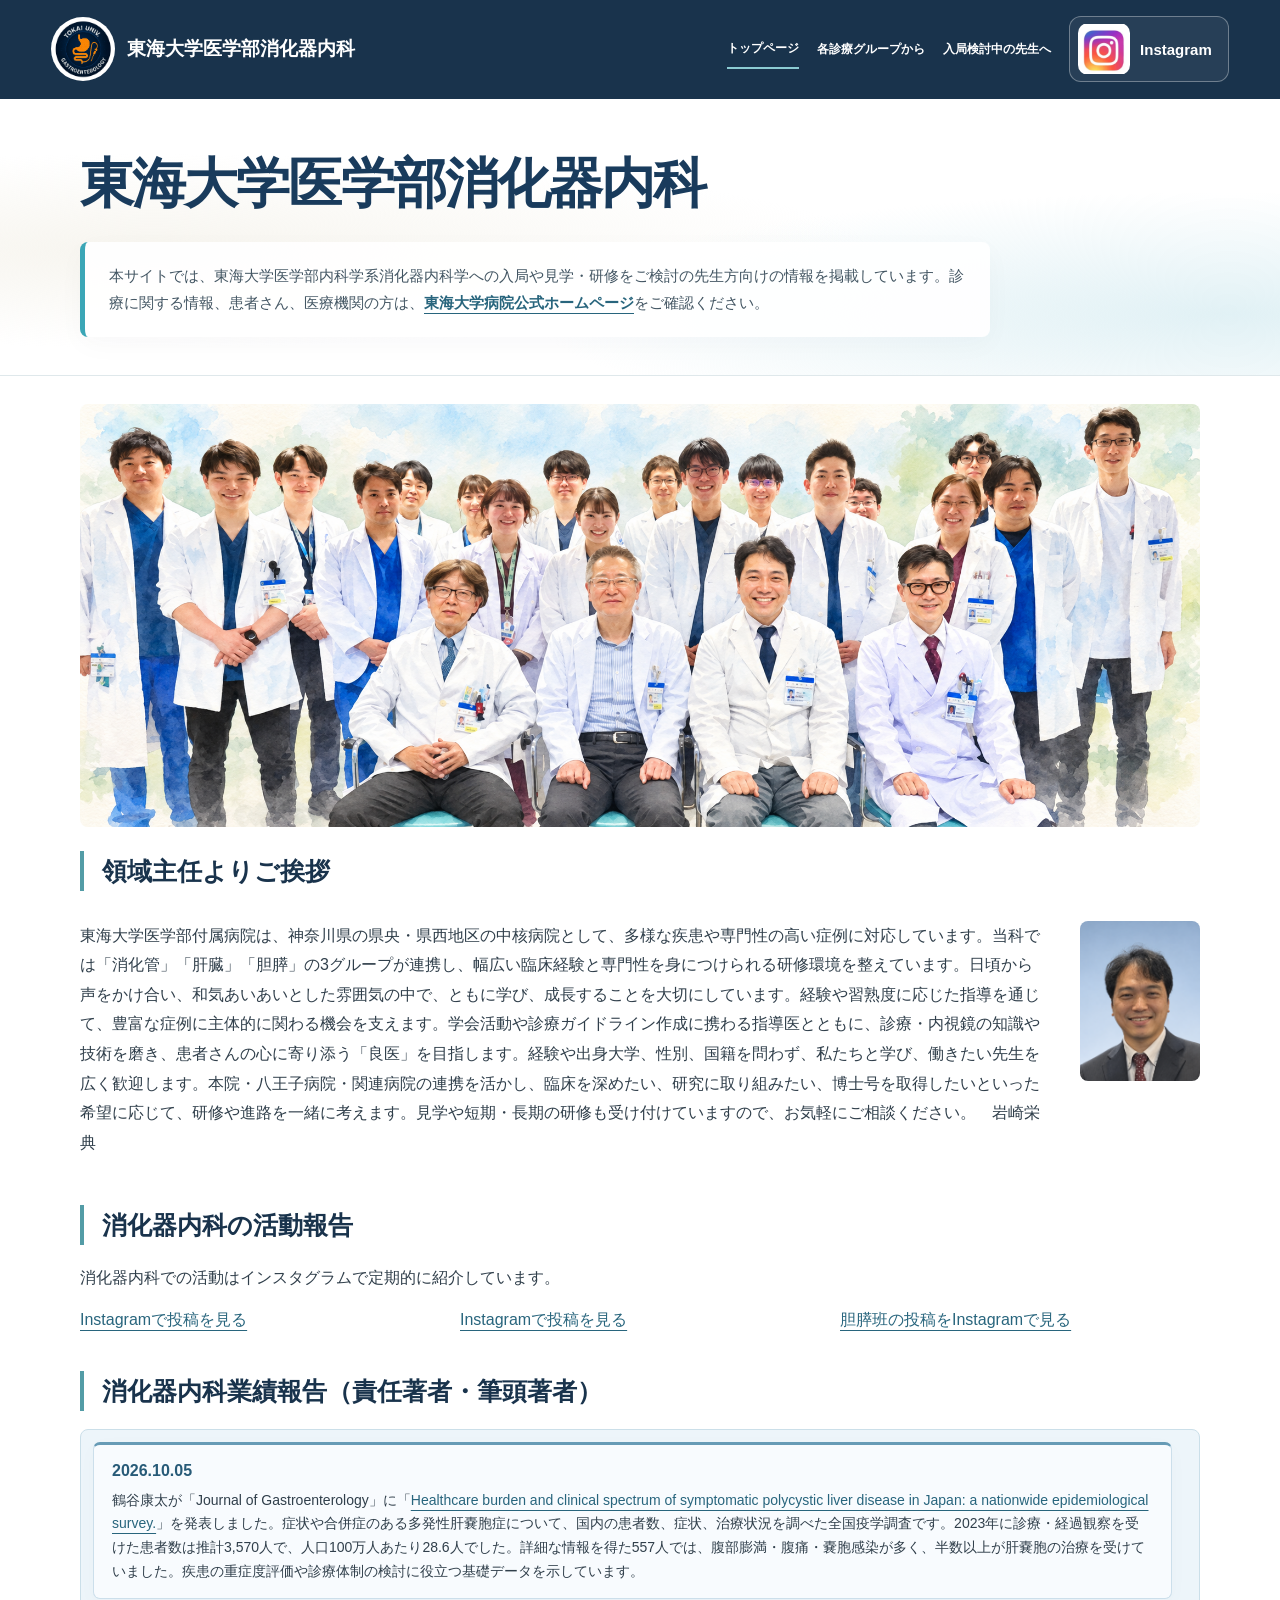
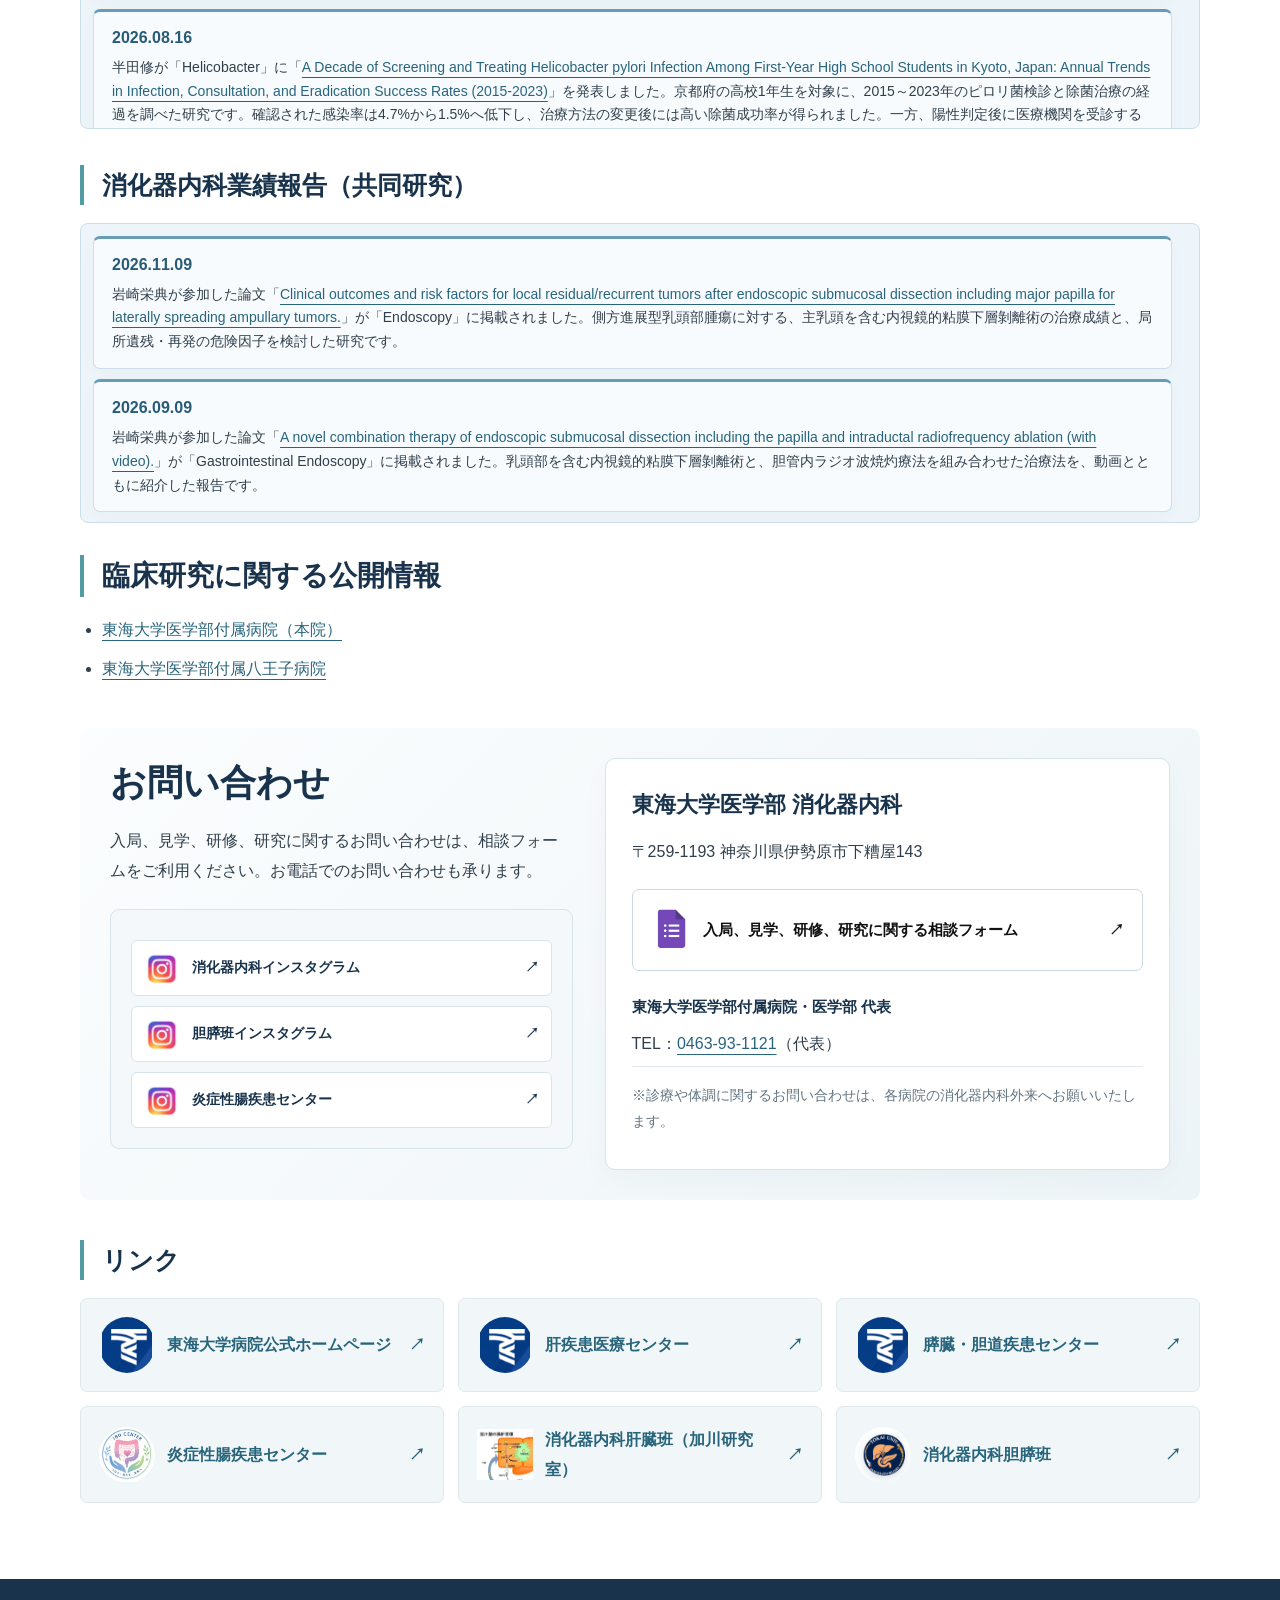
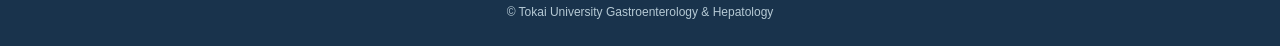
==== index.html @ 514bc0df "Add collaborative publication reports Add a separate scrollable section for collaborative research p" ====
<!doctype html><html lang="ja"><head><meta charset="utf-8"><meta name="viewport" content="width=device-width,initial-scale=1"><meta name="robots" content="noindex,nofollow"><title>東海大学医学部消化器内科</title><link rel="icon" type="image/png" href="assets/tokai-gastro-logo.png"><link rel="stylesheet" href="style.css?v=81f830cc7d5a"></head><body><a class="skip" href="#main">本文へ移動</a><header><div class="brand"><a class="brand-logo" href="index.html" aria-label="トップページ"><img src="assets/tokai-gastro-logo.png" alt="東海大学消化器内科のロゴ" width="64" height="64"></a><div><a href="index.html">東海大学医学部消化器内科</a></div></div><nav aria-label="メインメニュー"><a href="index.html" aria-current="page">トップページ</a><a href="groups.html" >各診療グループから</a><a href="residents.html" >入局検討中の先生へ</a><a class="instagram-top" href="https://www.instagram.com/tokai_gastro?utm_source=ig_web_button_share_sheet&amp;vrfl=ZDNlZDc0MzIxNw==" target="_blank" rel="noopener noreferrer" aria-label="消化器内科Instagram（新しいタブで開く）"><img class="instagram-icon" src="assets/instagram-icon.png" alt="" width="52" height="52"><span>Instagram</span></a></nav></header><main id="main"><section class="hero home-hero"><div class="wrap"><h1>東海大学医学部<span class="hero-title-unit">消化器内科</span></h1><div class="site-intro hero-about"><p>本サイトでは、東海大学医学部内科学系消化器内科学への入局や見学・研修をご検討の先生方向けの情報を掲載しています。診療に関する情報、患者さん、医療機関の方は、<a href="https://www.fuzoku-hosp.tokai.ac.jp/">東海大学病院公式ホームページ</a>をご確認ください。</p></div></div></section><div class="wrap body"><article><figure class="department-banner"><img src="assets/department-watercolor.png" alt="消化器内科の医局員集合写真（水彩画調）" width="2041" height="770"></figure>
<section id="about"><h2>領域主任よりご挨拶</h2>
<div class="greeting"><div class="about-layout"><div class="about-text"><p>東海大学医学部付属病院は、神奈川県の県央・県西地区の中核病院として、多様な疾患や専門性の高い症例に対応しています。当科では「消化管」「肝臓」「胆膵」の3グループが連携し、幅広い臨床経験と専門性を身につけられる研修環境を整えています。日頃から声をかけ合い、和気あいあいとした雰囲気の中で、ともに学び、成長することを大切にしています。経験や習熟度に応じた指導を通じて、豊富な症例に主体的に関わる機会を支えます。学会活動や診療ガイドライン作成に携わる指導医とともに、診療・内視鏡の知識や技術を磨き、患者さんの心に寄り添う「良医」を目指します。経験や出身大学、性別、国籍を問わず、私たちと学び、働きたい先生を広く歓迎します。本院・八王子病院・関連病院の連携を活かし、臨床を深めたい、研究に取り組みたい、博士号を取得したいといった希望に応じて、研修や進路を一緒に考えます。見学や短期・長期の研修も受け付けていますので、お気軽にご相談ください。　岩崎栄典</p></div><figure class="about-portrait"><img src="assets/iwasaki-portrait-blue.png" alt="消化器内科 領域主任教授 岩崎栄典" width="1086" height="1448" loading="lazy"></figure></div></div>
</section>

<section id="news"><span id="instagram-posts"></span><h2>消化器内科の活動報告</h2><p>消化器内科での活動はインスタグラムで定期的に紹介しています。</p><div class="instagram-post-grid"><div class="instagram-post"><blockquote class="instagram-media" data-instgrm-permalink="https://www.instagram.com/p/Dfj1o8HGnSv/" data-instgrm-version="14"><a href="https://www.instagram.com/p/Dfj1o8HGnSv/" target="_blank" rel="noopener noreferrer">Instagramで投稿を見る</a></blockquote></div><div class="instagram-post"><blockquote class="instagram-media" data-instgrm-permalink="https://www.instagram.com/p/DetQ252kWfy/" data-instgrm-version="14"><a href="https://www.instagram.com/p/DetQ252kWfy/" target="_blank" rel="noopener noreferrer">Instagramで投稿を見る</a></blockquote></div><div class="instagram-post"><blockquote class="instagram-media" data-instgrm-permalink="https://www.instagram.com/p/Df3ECCJyLu1/" data-instgrm-version="14"><a href="https://www.instagram.com/p/Df3ECCJyLu1/" target="_blank" rel="noopener noreferrer">胆膵班の投稿をInstagramで見る</a></blockquote></div></div></section><script async src="https://www.instagram.com/embed.js"></script>
<section id="achievements" class="report-group achievement"><h2 id="achievement-title">消化器内科業績報告（責任著者・筆頭著者）</h2><div class="report-list report-scroll" tabindex="0" role="region" aria-labelledby="achievement-title"><section class="news-card achievement-card publication-card" data-pmid="42832063"><h3><time datetime="2026-10-05">2026.10.05</time></h3><p class="publication-notice">鶴谷康太が「Journal of Gastroenterology」に「<a href="https://pubmed.ncbi.nlm.nih.gov/42832063/" target="_blank" rel="noopener noreferrer">Healthcare burden and clinical spectrum of symptomatic polycystic liver disease in Japan: a nationwide epidemiological survey.</a>」を発表しました。症状や合併症のある多発性肝嚢胞症について、国内の患者数、症状、治療状況を調べた全国疫学調査です。2023年に診療・経過観察を受けた患者数は推計3,570人で、人口100万人あたり28.6人でした。詳細な情報を得た557人では、腹部膨満・腹痛・嚢胞感染が多く、半数以上が肝嚢胞の治療を受けていました。疾患の重症度評価や診療体制の検討に役立つ基礎データを示しています。</p></section>
<section class="news-card achievement-card publication-card" data-pmid="42604572"><h3><time datetime="2026-08-16">2026.08.16</time></h3><p class="publication-notice">半田修が「Helicobacter」に「<a href="https://pubmed.ncbi.nlm.nih.gov/42604572/" target="_blank" rel="noopener noreferrer">A Decade of Screening and Treating Helicobacter pylori Infection Among First-Year High School Students in Kyoto, Japan: Annual Trends in Infection, Consultation, and Eradication Success Rates (2015-2023)</a>」を発表しました。京都府の高校1年生を対象に、2015～2023年のピロリ菌検診と除菌治療の経過を調べた研究です。確認された感染率は4.7%から1.5%へ低下し、治療方法の変更後には高い除菌成功率が得られました。一方、陽性判定後に医療機関を受診する割合の低下も明らかとなり、若年者の検診を治療につなげる支援の重要性を示しています。</p></section>
<section class="news-card achievement-card publication-card" data-pmid="42547339"><h3><time datetime="2026-08-03">2026.08.03</time></h3><p class="publication-notice">佐野正弥が「Arab Journal of Gastroenterology」に「<a href="https://pubmed.ncbi.nlm.nih.gov/42547339/" target="_blank" rel="noopener noreferrer">Efficacy of deeper tissue sections for colorectal serrated polyps histologically  diagnosed as normal mucosa.</a>」を発表しました。内視鏡で鋸歯状ポリープが疑われたものの、病理で正常粘膜と判定された大腸病変に対し、追加の深切り切片で再評価した研究です。対象117病変のうち58病変で診断が変更され、病理切片の追加が診断の改善に役立つ可能性を示しました。変更の多くは過形成性ポリープで、SSLと再診断された病変は5病変でした。</p></section>
<section class="news-card achievement-card publication-card" data-pmid="42634226"><h3><time datetime="2026-08">2026.08</time></h3><p class="publication-notice">岩崎栄典が「Digestive Endoscopy」に「<a href="https://pubmed.ncbi.nlm.nih.gov/42634226/" target="_blank" rel="noopener noreferrer">Deus Sine Machina: Which Intelligence, for Whom.</a>」を発表しました。内視鏡分野のAIを、医療資源の限られた地域で誰のために活用するかを論じた論考です。技術の性能だけでなく、地域ごとの疾病負担や未充足の医療ニーズを踏まえ、医療格差の縮小につながる導入と人材育成の重要性を提示しています。</p></section>
<section class="news-card achievement-card publication-card" data-pmid="42322153"><h3><time datetime="2026-06-20">2026.06.20</time></h3><p class="publication-notice">広瀬俊治が「Hepatology Research」に「<a href="https://pubmed.ncbi.nlm.nih.gov/42322153/" target="_blank" rel="noopener noreferrer">Rare Variants in PFIC-Related Genes Among Adults With Intrahepatic Cholestasis.</a>」を発表しました。成人の肝内胆汁うっ滞患者19人を対象に、進行性家族性肝内胆汁うっ滞症（PFIC）関連遺伝子の希少変異を調べた研究です。4人（21%）にヘテロ接合性変異を認め、いずれも薬物性肝障害と診断されていました。</p></section>
<section class="news-card achievement-card publication-card" data-pmid="42154025"><h3><time datetime="2026-05-19">2026.05.19</time></h3><p class="publication-notice">鈴木秀和が参加した論文「<a href="https://pubmed.ncbi.nlm.nih.gov/42154025/" target="_blank" rel="noopener noreferrer">Evolving landscape of potassium-competitive acid blockers: toward disease-specific use beyond acid suppression.</a>」が「Journal of Gastroenterology」に掲載されました。酸分泌抑制薬P-CABの、疾患に応じた使い分けと今後の展望を整理した総説です。</p></section>
<section class="news-card achievement-card publication-card" data-pmid="41192607"><h3><time datetime="2026-05">2026.05</time></h3><p class="publication-notice">岩崎栄典が「Gastrointestinal Endoscopy」に「<a href="https://pubmed.ncbi.nlm.nih.gov/41192607/" target="_blank" rel="noopener noreferrer">Clinical outcomes of endoscopic papillectomy for ampullary adenoma and  adenocarcinoma: a multicenter retrospective study in Japan.</a>」を発表しました。国内22施設の内視鏡的乳頭切除術の成績を検討した後ろ向き研究です。長期成績を解析した776人の3年累積再発率は20%で、切除断端が不明・陽性の場合は再発リスクが高くなりました。断端陰性でも再発がみられ、治療後の長期的な経過観察の重要性を示しています。</p></section>
<section class="news-card achievement-card publication-card" data-pmid="41902905"><h3><time datetime="2026-03-28">2026.03.28</time></h3><p class="publication-notice">鈴木秀和が参加した論文「<a href="https://pubmed.ncbi.nlm.nih.gov/41902905/" target="_blank" rel="noopener noreferrer">Guidelines for the management of Helicobacter pylori infection in Japan: 2024 revised edition.</a>」が「Journal of Gastroenterology」に掲載されました。日本のピロリ菌感染症の診断・治療に関する2024年改訂ガイドラインを紹介した論文です。</p></section>
<section class="news-card achievement-card publication-card" data-pmid="41846444"><h3><time datetime="2026-03-05">2026.03.05</time></h3><p class="publication-notice">鈴木秀和が参加した論文「<a href="https://pubmed.ncbi.nlm.nih.gov/41846444/" target="_blank" rel="noopener noreferrer">Helicobacter pylori Management in Older Adults: Current Perspectives From Japan.</a>」が「Korean Journal of Helicobacter and Upper Gastrointestinal Research」に掲載されました。高齢者におけるピロリ菌診療について、日本の現状と考え方を整理した総説です。</p></section>
<section class="news-card achievement-card publication-card" data-pmid="41586340"><h3><time datetime="2025-12-10">2025.12.10</time></h3><p class="publication-notice">鈴木秀和が参加した論文「<a href="https://pubmed.ncbi.nlm.nih.gov/41586340/" target="_blank" rel="noopener noreferrer">Helicobacter pylori Exploit Short-Chain Fatty Acids-Induced CAPZA1 Overexpression to Emerge CD44v9-Positive Stemness.</a>」が「Gastro Hep Advances」に掲載されました。短鎖脂肪酸によるCAPZA1発現と、ピロリ菌に関連する胃上皮細胞の幹細胞様の性質を検討した基礎研究です。</p></section>
<section class="news-card achievement-card publication-card" data-pmid="41374953"><h3><time datetime="2025-11-24">2025.11.24</time></h3><p class="publication-notice">鈴木秀和が参加した論文「<a href="https://pubmed.ncbi.nlm.nih.gov/41374953/" target="_blank" rel="noopener noreferrer">Analysis of Risk Factors for Colorectal Cancer Associated with Ulcerative Colitis Using Machine Learning: A Retrospective Longitudinal Study Using a National Database in Japan.</a>」が「Cancers」に掲載されました。国内のデータベースと機械学習を用い、潰瘍性大腸炎に関連する大腸がんの危険因子を検討した研究です。</p></section>
<section class="news-card achievement-card"><h3>2025.06.17</h3>
<p class="publication-notice">三島佑介の博士学位論文「<a href="https://pubmed.ncbi.nlm.nih.gov/40499905/" target="_blank" rel="noopener noreferrer">Liver-specific Nr1h4 deletion in mice with human-like bile acid composition causes severe liver injury</a>」が「Journal of Lipid Research」に採択されました。ヒトに近い胆汁酸の組成を持つマウスを用い、胆汁酸の代謝を調節する遺伝子Nr1h4（FXR）の働きを肝臓で失わせると、重い肝障害が生じることを示した研究です。胆汁うっ滞による肝障害の仕組みの解明や、新たな治療法の開発につながる知見です。</p>
</section>





</div></section>
<section id="collaborative-achievements" class="report-group achievement"><h2 id="collaborative-achievement-title">消化器内科業績報告（共同研究）</h2><div class="report-list report-scroll" tabindex="0" role="region" aria-labelledby="collaborative-achievement-title"><section class="news-card achievement-card publication-card" data-pmid="42648706"><h3><time datetime="2026-11-09">2026.11.09</time></h3><p class="publication-notice">岩崎栄典が参加した論文「<a href="https://pubmed.ncbi.nlm.nih.gov/42648706/" target="_blank" rel="noopener noreferrer">Clinical outcomes and risk factors for local residual/recurrent tumors after endoscopic submucosal dissection including major papilla for laterally spreading ampullary tumors.</a>」が「Endoscopy」に掲載されました。側方進展型乳頭部腫瘍に対する、主乳頭を含む内視鏡的粘膜下層剝離術の治療成績と、局所遺残・再発の危険因子を検討した研究です。</p></section>
<section class="news-card achievement-card publication-card" data-pmid="42716250"><h3><time datetime="2026-09-09">2026.09.09</time></h3><p class="publication-notice">岩崎栄典が参加した論文「<a href="https://pubmed.ncbi.nlm.nih.gov/42716250/" target="_blank" rel="noopener noreferrer">A novel combination therapy of endoscopic submucosal dissection including the papilla and intraductal radiofrequency ablation (with video).</a>」が「Gastrointestinal Endoscopy」に掲載されました。乳頭部を含む内視鏡的粘膜下層剝離術と、胆管内ラジオ波焼灼療法を組み合わせた治療法を、動画とともに紹介した報告です。</p></section>
<section class="news-card achievement-card publication-card" data-pmid="42904019"><h3><time datetime="2026-09-01">2026.09.01</time></h3><p class="publication-notice">鈴木秀和が参加した論文「<a href="https://pubmed.ncbi.nlm.nih.gov/42904019/" target="_blank" rel="noopener noreferrer">Biopsy-Confirmed Serofrequency of Celiac Disease among Patients with Disorders of Gut-Brain Interaction in Japan: A Multicenter Cross-Sectional Cohort Study.</a>」が「Inflamm Intest Dis」に掲載されました。日本の脳腸相関異常症患者を対象に、セリアック病の頻度を検討した多施設共同研究です。</p></section>
<section class="news-card achievement-card publication-card" data-pmid="42663077"><h3><time datetime="2026-08-28">2026.08.28</time></h3><p class="publication-notice">鈴木秀和が参加した論文「<a href="https://pubmed.ncbi.nlm.nih.gov/42663077/" target="_blank" rel="noopener noreferrer">Asian Neurogastroenterology and Motility Association and Asia-Pacific Association of Gastroenterology Chronic Constipation Consensus 2026.</a>」が「J Neurogastroenterol Motil」に掲載されました。アジア太平洋地域における慢性便秘の診療について、専門家による合意と推奨をまとめた報告です。</p></section>
<section class="news-card achievement-card publication-card" data-pmid="42324356"><h3><time datetime="2026-06-21">2026.06.21</time></h3><p class="publication-notice">鈴木秀和が参加した論文「<a href="https://pubmed.ncbi.nlm.nih.gov/42324356/" target="_blank" rel="noopener noreferrer">Methods to build and maintain effective clinician-patient relationships for adults with disorders of gut-brain interaction (DGBI): a systematic review.</a>」が「J Gastroenterol」に掲載されました。脳腸相関異常症の成人患者と医療者が良好な関係を築き、維持する方法を整理した系統的レビューです。</p></section>
<section class="news-card achievement-card publication-card" data-pmid="42310251"><h3><time datetime="2026-06-17">2026.06.17</time></h3><p class="publication-notice">鈴木秀和が参加した論文「<a href="https://pubmed.ncbi.nlm.nih.gov/42310251/" target="_blank" rel="noopener noreferrer">Review Article: Implementation Challenges in Helicobacter pylori Management: Bridging Evidence and Real-World Practice.</a>」が「Aliment Pharmacol Ther」に掲載されました。ピロリ菌診療の科学的根拠を実際の診療に活かすうえでの課題を整理した総説です。</p></section>
<section class="news-card achievement-card publication-card" data-pmid="42142272"><h3><time datetime="2026-05-16">2026.05.16</time></h3><p class="publication-notice">鈴木秀和が参加した論文「<a href="https://pubmed.ncbi.nlm.nih.gov/42142272/" target="_blank" rel="noopener noreferrer">Mechanism analysis of transgene expression induced by chitosan/hyaluronic acid nanoparticles in CD44v9/RHAMM co-expressed gastric cancer cells: contribution of hyaluronic acid to RHAMM-mediated intracellular transport.</a>」が「Glycoconj J」に掲載されました。胃がん細胞を対象に、キトサン・ヒアルロン酸ナノ粒子による遺伝子導入と細胞内輸送の仕組みを検討した基礎研究です。</p></section>
<section class="news-card achievement-card publication-card" data-pmid="42495668"><h3><time datetime="2026-05-07">2026.05.07</time></h3><p class="publication-notice">岩崎栄典が参加した論文「<a href="https://pubmed.ncbi.nlm.nih.gov/42495668/" target="_blank" rel="noopener noreferrer">Pancreatic Atrophy: A Narrative Review and Surgical Interpretation.</a>」が「Annals of Gastroenterological Surgery」に掲載されました。膵萎縮について、既存の知見と外科診療における意義を整理した総説です。</p></section>
<section class="news-card achievement-card publication-card" data-pmid="41841607"><h3><time datetime="2026-03-17">2026.03.17</time></h3><p class="publication-notice">鈴木秀和・佐野正弥が参加した論文「<a href="https://pubmed.ncbi.nlm.nih.gov/41841607/" target="_blank" rel="noopener noreferrer">Symptom Patterns Outside the Rome IV Consensus in Eastern and Western Patients With a Disorder of Gut-Brain Interaction.</a>」が「Am J Gastroenterol」に掲載されました。東洋と西洋の脳腸相関異常症患者における、Rome IVの枠組みに収まらない症状のパターンを検討した国際共同研究です。</p></section>
<section class="news-card achievement-card publication-card" data-pmid="41057234"><h3><time datetime="2026-03-06">2026.03.06</time></h3><p class="publication-notice">鈴木秀和が参加した論文「<a href="https://pubmed.ncbi.nlm.nih.gov/41057234/" target="_blank" rel="noopener noreferrer">Asian Pacific Association of Gastroenterology task force recommendations on surveillance for Helicobacter pylori associated gastric premalignant conditions.</a>」が「Gut」に掲載されました。ピロリ菌に関連する胃の前がん病変の経過観察について、アジア太平洋地域の専門家による推奨をまとめた報告です。</p></section>
<section class="news-card achievement-card publication-card" data-pmid="41713705"><h3><time datetime="2026-02-17">2026.02.17</time></h3><p class="publication-notice">鈴木秀和が参加した論文「<a href="https://pubmed.ncbi.nlm.nih.gov/41713705/" target="_blank" rel="noopener noreferrer">Gastroduodenal Disorders.</a>」が「Gastroenterology」に掲載されました。胃・十二指腸の疾患について整理した総説です。</p></section>
<section class="news-card achievement-card publication-card" data-pmid="41656163"><h3><time datetime="2026-02-08">2026.02.08</time></h3><p class="publication-notice">鈴木秀和が参加した論文「<a href="https://pubmed.ncbi.nlm.nih.gov/41656163/" target="_blank" rel="noopener noreferrer">Second Asian Consensus Report on Functional Dyspepsia (2025): Updated Recommendations.</a>」が「J Gastroenterol Hepatol」に掲載されました。機能性ディスペプシアについて、アジアの専門家による推奨を更新したコンセンサス報告です。</p></section>
<section class="news-card achievement-card publication-card" data-pmid="41489428"><h3><time datetime="2026-01-02">2026.01.02</time></h3><p class="publication-notice">岩崎栄典が参加した論文「<a href="https://pubmed.ncbi.nlm.nih.gov/41489428/" target="_blank" rel="noopener noreferrer">Recombinant Human Soluble Thrombomodulin and In-Hospital Mortality in Acute Pancreatitis With Disseminated Intravascular Coagulation: A Japanese Nationwide Study.</a>」が「Critical Care Medicine」に掲載されました。播種性血管内凝固（DIC）を伴う急性膵炎において、遺伝子組換えヒト可溶性トロンボモジュリンの使用と院内死亡との関連を検討した国内の全国規模の研究です。</p></section>
<section class="news-card achievement-card publication-card" data-pmid="41261564"><h3><time datetime="2025-11-20">2025.11.20</time></h3><p class="publication-notice">鈴木秀和が参加した論文「<a href="https://pubmed.ncbi.nlm.nih.gov/41261564/" target="_blank" rel="noopener noreferrer">Bali Chronic Constipation Roundtable Report: Chronic Constipation Management in Asia.</a>」が「J Neurogastroenterol Motil」に掲載されました。アジアにおける慢性便秘の診療をテーマに、専門家の議論をまとめた報告です。</p></section>
<section class="news-card achievement-card publication-card" data-pmid="41246144"><h3><time datetime="2025-11-11">2025.11.11</time></h3><p class="publication-notice">岩崎栄典が参加した論文「<a href="https://pubmed.ncbi.nlm.nih.gov/41246144/" target="_blank" rel="noopener noreferrer">Biliary stents reshape the bile microbiome in the absence of cholangitis.</a>」が「Endoscopy International Open」に掲載されました。胆管炎を認めない状況で、胆道ステントと胆汁中の細菌叢の変化との関連を検討した研究です。</p></section>
<section class="news-card achievement-card publication-card" data-pmid="41148248"><h3><time datetime="2025-10-28">2025.10.28</time></h3><p class="publication-notice">岩崎栄典が参加した論文「<a href="https://pubmed.ncbi.nlm.nih.gov/41148248/" target="_blank" rel="noopener noreferrer">Clinical manifestations of immunoglobulin G4-related gastrointestinal disease: a nationwide multicenter retrospective study.</a>」が「Journal of Gastroenterology」に掲載されました。IgG4関連消化管疾患の臨床像を検討した、全国多施設の後ろ向き研究です。</p></section></div></section>
<section id="research"><h2>臨床研究に関する公開情報</h2><ul class="research-links"><li><a href="https://ctrc.med.u-tokai.ac.jp/cr/disclosure/">東海大学医学部付属病院（本院）</a></li><li><a href="https://www.hachioji-hosp.tokai.ac.jp/sinryo-annai/sinryobu/syoukaki-naika/">東海大学医学部付属八王子病院</a></li></ul></section>
<section id="contact" class="contact-section"><div class="contact-intro"><h2>お問い合わせ</h2><p>入局、見学、研修、研究に関するお問い合わせは、相談フォームをご利用ください。お電話でのお問い合わせも承ります。</p><div class="contact-social"><a href="https://www.instagram.com/tokai_gastro?utm_source=ig_web_button_share_sheet&amp;vrfl=ZDNlZDc0MzIxNw==" target="_blank" rel="noopener noreferrer"><img class="instagram-icon" src="assets/instagram-icon.png" alt="" width="36" height="36"><span class="instagram-account">消化器内科インスタグラム</span> <span aria-hidden="true">↗</span></a><a href="https://www.instagram.com/tokai_pancreatobiliary_team?utm_source=ig_web_button_share_sheet&amp;srtk=ZDNlZDc0MzIxNw==" target="_blank" rel="noopener noreferrer"><img class="instagram-icon" src="assets/instagram-icon.png" alt="" width="36" height="36"><span class="instagram-account">胆膵班インスタグラム</span> <span aria-hidden="true">↗</span></a><a href="https://www.instagram.com/tokai.ibdcenter?utm_source=ig_web_button_share_sheet&amp;xtok=ZDNlZDc0MzIxNw==" target="_blank" rel="noopener noreferrer"><img class="instagram-icon" src="assets/instagram-icon.png" alt="" width="36" height="36"><span class="instagram-account">炎症性腸疾患センター</span> <span aria-hidden="true">↗</span></a></div></div><div class="contact-card"><h3>東海大学医学部 消化器内科</h3><p>〒259-1193 神奈川県伊勢原市下糟屋143</p><div class="consultation-form"><a class="consultation-button" href="https://forms.gle/Q8ZSNcjpSFnmdUKf8" target="_blank" rel="noopener noreferrer"><img class="consultation-icon" src="assets/consultation-form-icon.png" alt="" width="40" height="48"><span class="consultation-label">入局、見学、研修、研究に関する相談フォーム</span><span aria-hidden="true">↗</span></a></div><h4>東海大学医学部付属病院・医学部 代表</h4><p>TEL：<a href="tel:0463931121">0463-93-1121</a>（代表）</p><p class="contact-note">※診療や体調に関するお問い合わせは、各病院の消化器内科外来へお願いいたします。</p></div></section>

<section id="lab-links"><h2>リンク</h2><div class="lab-links">
<a href="https://www.fuzoku-hosp.tokai.ac.jp/"><span class="lab-link-label"><img class="lab-link-icon" src="assets/tokai-hospital-link-icon.png" alt="" width="56" height="56">東海大学病院公式ホームページ</span><span aria-hidden="true">↗</span></a>
<a href="https://www.fuzoku-hosp.tokai.ac.jp/service/kanshikkan/"><span class="lab-link-label"><img class="lab-link-icon" src="assets/tokai-hospital-link-icon.png" alt="" width="56" height="56">肝疾患医療センター</span><span aria-hidden="true">↗</span></a>
<a href="https://www.fuzoku-hosp.tokai.ac.jp/service/sui_tan/"><span class="lab-link-label"><img class="lab-link-icon" src="assets/tokai-hospital-link-icon.png" alt="" width="56" height="56">膵臓・胆道疾患センター</span><span aria-hidden="true">↗</span></a>
<a href="https://www.fuzoku-hosp.tokai.ac.jp/service/enteropathy/"><span class="lab-link-label"><img class="lab-link-icon" src="assets/ibd-center-logo.png" alt="" width="56" height="56">炎症性腸疾患センター</span><span aria-hidden="true">↗</span></a>
<a href="https://www.kagawa-lab.com/"><span class="lab-link-label"><img class="lab-link-icon lab-link-diagram" src="assets/kagawa-lab.png" alt="" width="56" height="56">消化器内科肝臓班（加川研究室）</span><span aria-hidden="true">↗</span></a>
<a href="https://iwaiwa2007-cmyk.github.io/tokaihbp-hp/"><span class="lab-link-label"><img class="lab-link-icon" src="assets/pancreatobiliary-logo.png" alt="" width="56" height="56">消化器内科胆膵班</span><span aria-hidden="true">↗</span></a>
</div></section>
</article></div></main><footer><div class="wrap"><p class="copyright">© Tokai University Gastroenterology &amp; Hepatology</p></div></footer></body></html>
---- style.css ----
:root{--ink:#19334c;--accent:#539ca6;--muted:#647581;--line:#dfe8eb}*{box-sizing:border-box}html{scroll-behavior:smooth}body{margin:0;color:#303f4b;background:#fff;font-family:-apple-system,BlinkMacSystemFont,"Hiragino Kaku Gothic ProN","Yu Gothic",sans-serif;font-size:16px;line-height:1.95}a{color:#28657d;text-underline-offset:5px;overflow-wrap:anywhere}a:hover{color:#0b3d50}a:focus-visible{outline:3px solid #539ca6;outline-offset:5px}.wrap{width:min(1120px,90%);margin:auto}header{padding:24px 4%;border-bottom:1px solid var(--line);display:flex;align-items:center;justify-content:space-between;gap:25px;background:#fff}.brand{flex-shrink:0}.brand a{font-size:19px;font-weight:750;color:var(--ink);text-decoration:none}.brand span{display:block;font-size:10px;line-height:1.6;letter-spacing:.06em;color:var(--muted)}nav{display:flex;gap:18px;flex-wrap:wrap}nav a{font-size:12px;font-weight:650;text-decoration:none;color:#394951;padding:8px 0}nav a[aria-current]{border-bottom:2px solid var(--accent)}.hero{padding:70px 0 58px;background:linear-gradient(110deg,#fff 20%,#f0f7f8);border-bottom:1px solid var(--line)}.eyebrow{font-size:11px;font-weight:750;letter-spacing:.16em;color:#47788e;margin:0 0 18px}h1{font-size:clamp(30px,4vw,52px);letter-spacing:.02em;line-height:1.4;color:var(--ink);margin:0 0 24px}.lead{font-size:18px;color:#526470;margin:0}.quick{display:flex;gap:12px;margin-top:30px;flex-wrap:wrap}.quick a{border:1px solid #c5dadd;background:white;padding:12px 22px;text-decoration:none;font-size:14px;font-weight:600;border-radius:4px}.body{display:grid;grid-template-columns:minmax(0,1fr) 240px;gap:60px;padding-top:56px;padding-bottom:80px}article{min-width:0}article h2{font-size:25px;line-height:1.6;color:var(--ink);border-left:4px solid var(--accent);padding-left:18px;margin:40px 0 24px}article h2:first-child{margin-top:0}article h3{font-size:20px;color:var(--ink);margin:30px 0 16px;border-bottom:1px solid var(--line);padding-bottom:12px}article p{margin:16px 0}article div:empty,article p:empty{display:none}article br+br{display:none}article table{border-collapse:collapse;width:100%;font-size:14px;line-height:1.8}article td,article th{border:1px solid var(--line);padding:12px;text-align:left;vertical-align:top;overflow-wrap:anywhere}article th{background:#f0f6f7;font-weight:650}article iframe{width:100%;max-width:100%;height:350px;border:0}article hr{border:0;border-top:1px solid var(--line);margin:32px 0}article dt{font-weight:700;color:var(--ink);margin-top:25px}article dd{margin:10px 0 20px}aside{border-left:1px solid var(--line);padding-left:28px}aside h2{font-size:20px;margin:0 0 22px}aside>a{display:block;padding:13px 0;border-bottom:1px solid var(--line);font-size:13px;text-decoration:none}.aside-note{background:#f1f6f7;margin-top:35px;padding:22px;font-size:13px;color:var(--muted)}footer{background:var(--ink);color:#fff;padding:48px 0}footer a{color:#c7e6e8}footer p{font-size:12px;color:#b5c9d4}.copyright{margin-top:32px}.skip{position:absolute;top:-100px}.skip:focus{top:8px;background:white;z-index:5;padding:10px}.table-scroll{overflow-x:auto;margin:24px 0}@media(max-width:900px){header{display:block}nav{margin-top:20px;gap:8px 20px}.body{grid-template-columns:1fr;gap:40px}aside{border-left:0;border-top:1px solid var(--line);padding:25px 0}.hero{padding:42px 0}.quick{display:grid}.body{padding-top:32px}article table{min-width:520px}article{overflow-wrap:anywhere}}@media(prefers-reduced-motion:reduce){html{scroll-behavior:auto}}

/* Homepage integration */
.body{display:block;max-width:1120px}.body>article{width:100%}#news,#about{scroll-margin-top:24px;margin:40px 0 64px}.news-grid{display:grid;grid-template-columns:repeat(2,minmax(0,1fr));gap:20px}.news-card{border:1px solid var(--line);border-top:3px solid var(--accent);border-radius:8px;background:#fff;padding:26px;box-shadow:0 5px 20px #19334c06}.news-card h3{margin:0 0 14px;border:0;padding:0;font-size:15px;color:#47788e}.news-card h3 br{display:none}.news-card p{font-size:14px;line-height:1.9;margin:0 0 12px}.news-archive{margin-top:24px}.news-archive summary{cursor:pointer;padding:16px 22px;border:1px solid var(--line);background:#f4f8f9;border-radius:5px;color:var(--ink)}.news-archive[open] .news-grid{margin-top:20px}#about{border-top:1px solid var(--line);padding-top:48px}#about p{max-width:960px}@media(max-width:650px){.news-grid{grid-template-columns:1fr}.news-card{padding:20px}}

.site-intro{max-width:900px;border-left:4px solid var(--accent);background:#fff;padding:20px 26px;margin-top:28px;color:#435663;font-size:16px}.site-intro p{margin:0}.site-intro p+p{margin-top:12px}.site-intro a{font-weight:600}@media(max-width:650px){.site-intro{padding:18px;font-size:15px}}

.training-grid{display:grid;grid-template-columns:repeat(3,minmax(0,1fr));gap:22px;align-items:start}.training-card{border:1px solid var(--line);padding:20px;border-radius:8px}.training-card h3{margin-top:0}.training-card table{min-width:0;font-size:13px}.training-card td{text-align:right;white-space:nowrap;font-variant-numeric:tabular-nums}.training-contact{background:#f1f7f8;padding:24px;margin-top:40px}.data-note{font-size:13px;color:var(--muted)}.patient-notes{margin:40px 0;border:1px solid var(--line);border-radius:8px}.patient-notes summary{cursor:pointer;padding:22px;font-weight:650;color:var(--ink);background:#f0f6f7}.patient-notes-body{padding:24px}.patient-notes-body h3{font-size:18px}@media(max-width:850px){.training-grid{grid-template-columns:1fr}}

/* Compact spacing across the site */
body{line-height:1.85}header{padding-top:16px;padding-bottom:16px}.hero{padding:40px 0 32px}h1{margin-bottom:18px}.eyebrow{margin-bottom:12px}.site-intro{margin-top:18px;padding:16px 22px}.body{padding-top:28px;padding-bottom:48px}article h2{margin:28px 0 18px}article h3{margin:22px 0 12px;padding-bottom:9px}article p{margin:12px 0}article td,article th{padding:9px 12px}.table-scroll{margin:18px 0}#news,#about{margin:24px 0 36px}#news:first-child{margin-top:0}#about{padding-top:28px}.news-grid{gap:16px}.news-card{padding:20px}.news-card p{line-height:1.8;margin-bottom:8px}.news-archive{margin-top:18px}.news-archive summary{padding:12px 18px}.training-grid{gap:16px}.training-contact{margin-top:28px;padding:20px}.patient-notes{margin:28px 0}.patient-notes summary{padding:18px}.patient-notes-body{padding:20px}footer{padding:32px 0}.copyright{margin-top:22px}@media(max-width:650px){.hero{padding:28px 0 24px}.body{padding-top:24px;padding-bottom:32px}nav{margin-top:12px}.news-card{padding:18px}.site-intro{padding:16px}#about{padding-top:24px}}

#about:first-child{margin-top:0;padding-top:0;border-top:0}#research{margin:32px 0}#research>h2{font-size:30px;line-height:1.5}

/* Separate activity and academic reports */
.report-columns{display:grid;grid-template-columns:repeat(2,minmax(0,1fr));gap:24px;align-items:start}.report-group>h3{margin:0 0 8px;padding:12px 16px;border:0;border-radius:6px}.activity>h3{background:#e6f2e9;color:#2d6043}.achievement>h3{background:#faf0c9;color:#71571b}.report-description{font-size:13px;color:var(--muted);margin:8px 0 16px}.report-list{display:grid;gap:14px}.news-card.activity-card{background:#f0f8f2;border-color:#cfe3d4;border-top-color:#73a482}.news-card.achievement-card{background:#fffbed;border-color:#eadfae;border-top-color:#c6aa4b}.activity-card h3{color:#376449}.achievement-card h3{color:#765e22}.activity .news-archive summary{background:#eaf4ed;border-color:#cfe3d4;color:#2d6043}.achievement .news-archive summary{background:#fff7d9;border-color:#eadfae;color:#71571b}.news-archive[open] .report-list{margin-top:14px}@media(max-width:700px){.report-columns{grid-template-columns:1fr;gap:28px}}

#lab-links{margin:40px 0 28px}.lab-links{display:grid;grid-template-columns:repeat(3,minmax(0,1fr));gap:14px}.lab-links>a{display:flex;justify-content:space-between;gap:12px;padding:18px;background:#f1f7f8;border:1px solid var(--line);border-radius:7px;text-decoration:none;font-weight:650}.research-links{padding-left:22px}.research-links li{margin:10px 0}#research>h2{font-size:clamp(21px,2.5vw,28px)}.contact-section{display:grid;grid-template-columns:0.9fr 1.1fr;gap:32px;align-items:start;background:linear-gradient(135deg,#fbfdfe,#edf4f7);border-radius:10px;margin-top:44px;padding:30px}.contact-intro h2{border:0;padding:0;font-size:clamp(26px,3vw,36px);margin-top:0;line-height:1.4}.contact-intro h2 span{display:block;font-size:24px}.contact-english{color:var(--muted);font-size:14px}.contact-card{background:#fff;border:1px solid #d7e4ea;border-radius:10px;padding:26px;box-shadow:0 10px 28px #19334c08}.contact-card h3{margin-top:0;border:0;padding:0;font-size:22px}.contact-card h4{margin:18px 0 6px;font-size:15px;color:var(--ink)}.contact-card p{margin:8px 0}.contact-office{border-top:1px solid var(--line);margin-top:18px}.contact-hours,.contact-note{font-size:14px;color:var(--muted)}.contact-card a{white-space:nowrap}.contact-note{border-top:1px solid var(--line);padding-top:16px}@media(max-width:750px){.lab-links,.contact-section{grid-template-columns:1fr}.contact-section{padding:20px;gap:18px}.contact-card{padding:20px}}

.home-hero{background:radial-gradient(ellipse at 96% 78%,#e1f1f5 0,transparent 40%),radial-gradient(ellipse at 12% 55%,#f7f5ef 0,transparent 45%),#fff;padding:48px 0 38px}.home-hero .eyebrow{font-size:12px;letter-spacing:.025em;color:#2474a4;margin-bottom:16px}.home-hero h1{font-size:clamp(30px,4.2vw,54px);font-weight:800;letter-spacing:-.035em;line-height:1.35;color:#193b5c;margin-bottom:22px}.hero-title-unit{display:inline-block}.hero-copy{max-width:860px}.hero-japanese{font-size:18px;line-height:1.85;margin:0 0 16px}.hero-english{font-size:17px;line-height:1.8;color:#637482;margin:0 0 24px}.hero-about{max-width:910px;margin-top:0;border-left:5px solid #3ba6b6;border-radius:8px;background:#ffffffed;box-shadow:0 8px 28px #19334c07;padding:20px 24px;font-size:15px}.hero-about h2{font-size:17px;line-height:1.5;color:#253949;margin:0 0 12px}.hero-about .about-english{color:#637482;font-size:14px}.hero-about p+p{margin-top:12px}@media(max-width:650px){.home-hero{padding:30px 0 28px}.home-hero h1{font-size:32px;letter-spacing:-.02em}.hero-japanese{font-size:16px}.hero-english{font-size:15px}.hero-about{padding:16px 18px;font-size:14px}.hero-about h2{font-size:16px}}

/* Department identity and social links */
.brand{display:flex;align-items:center;gap:12px}.brand-logo{display:block;flex-shrink:0;line-height:0}.brand-logo img{width:64px;height:64px;object-fit:contain;border-radius:50%}header nav{align-items:center}nav .instagram-top{padding:10px 16px;background:#226f9b;color:#fff;border-radius:6px;white-space:nowrap}nav .instagram-top:hover{background:#194e6c;color:white}.contact-social{margin-top:24px;padding:20px;background:#f4f8fa;border:1px solid #d7e4ea;border-radius:9px}.contact-social h3{border:0;margin:0;font-size:20px;color:var(--ink)}.contact-social p{font-size:13px;color:var(--muted);margin:4px 0 14px}.contact-social a{display:flex;justify-content:space-between;gap:12px;background:#226f9b;color:white;padding:11px 15px;border-radius:6px;text-decoration:none;font-size:14px;font-weight:650;margin-top:10px}.contact-social a:hover{background:#194e6c}@media(max-width:650px){.brand-logo img{width:50px;height:50px}.brand a{font-size:16px}.brand span{font-size:9px}nav .instagram-top{padding:8px 12px}}

.consultation-form{margin:22px 0}:is(.contact-card,.training-contact) .consultation-button{display:flex;align-items:center;justify-content:space-between;gap:12px;white-space:normal;background:#226f9b;color:white;padding:16px 18px;border-radius:7px;font-size:15px;font-weight:700;text-decoration:none;line-height:1.7}:is(.contact-card,.training-contact) .consultation-button:hover{background:#194e6c}.phone-guidance{font-size:14px;color:#435663}

/* User-provided Instagram icon links */
nav .instagram-top{display:inline-flex;align-items:center;justify-content:center;padding:2px;background:transparent;border-radius:12px;line-height:0;min-width:48px;min-height:48px}
nav .instagram-top:hover{background:#edf4f8}
.instagram-icon{display:block;width:44px;height:44px;object-fit:contain;flex-shrink:0;border-radius:9px}
.contact-social a{align-items:center;background:white;color:var(--ink);border:1px solid #d7e4ea;padding:9px 12px}
.contact-social a:hover{background:#eaf3f8;color:var(--ink);border-color:#226f9b}
.contact-social .instagram-icon{width:36px;height:36px;border-radius:7px}
.instagram-account{flex:1}
.instagram-top:focus-visible,.contact-social a:focus-visible{outline:3px solid #226f9b;outline-offset:3px}
@media(max-width:650px){nav .instagram-top{padding:2px}.contact-social a{gap:9px}}

.lab-links>a{align-items:center}.lab-link-label{display:flex;align-items:center;gap:12px}.lab-link-icon{display:block;width:56px;height:56px;object-fit:contain;flex-shrink:0;border-radius:50%}

.lab-link-diagram{border-radius:0}

.consultation-icon{display:block;width:40px;height:48px;object-fit:contain;flex-shrink:0;border-radius:5px;background:white}.consultation-label{flex:1;min-width:0}

/* Unified navy header and compact copyright footer */
header{background:var(--ink);border-bottom-color:var(--ink)}
header .brand a,header nav a{color:#fff}
header .brand span{color:#c7d7e2}
header nav a:hover{color:#c7e6e8}
header nav a[aria-current]{border-bottom-color:#8bcbd2}
header a:focus-visible{outline-color:#8bcbd2}
header nav .instagram-top:hover{background:#ffffff18}
:is(.contact-card,.training-contact) .consultation-button{background:#fff;color:#111;border:1px solid #cbd8df}
:is(.contact-card,.training-contact) .consultation-button:hover{background:#f5f7f9;color:#111;border-color:var(--ink)}
footer{padding:22px 0}footer .copyright{margin:0;text-align:center}

/* Mobile navigation and touch-friendly contact controls */
.brand>div,.contact-intro,.contact-card,.instagram-account,.lab-link-label{min-width:0}
.consultation-button>span[aria-hidden],.contact-social a>span[aria-hidden]{flex-shrink:0}
@media(max-width:650px){
  header{padding:14px 5%}
  .brand{gap:10px}
  .brand a{line-height:1.5}
  header nav{display:grid;grid-template-columns:repeat(2,minmax(0,1fr));gap:8px;margin-top:16px;align-items:stretch}
  header nav a{display:flex;align-items:center;justify-content:center;min-width:0;min-height:48px;padding:10px 8px;font-size:14px;line-height:1.5;text-align:center;border:1px solid #ffffff40;border-radius:6px}
  header nav a[aria-current]{background:#ffffff14;border:1px solid #8bcbd2}
  header nav .instagram-top{padding:2px;min-width:0;border-radius:6px}
  .contact-section{padding:16px;gap:20px}
  .contact-card{padding:16px}
  .contact-social{padding:14px}
  .contact-social a{font-size:15px;min-height:48px;line-height:1.6;padding:10px;gap:10px}
  :is(.contact-card,.training-contact) .consultation-button{width:100%;min-height:64px;padding:12px;gap:10px;font-size:16px;line-height:1.6}
  .consultation-icon{width:36px;height:44px}
  .contact-card a[href^="tel:"]{display:inline-flex;align-items:center;min-height:44px;font-size:18px}
  .lab-links>a{padding:14px;min-height:72px}
}
@media(max-width:360px){
  .contact-section{padding:12px}
  .contact-card{padding:12px}
  :is(.contact-card,.training-contact) .consultation-button{padding:10px;gap:8px}
}

/* Independently scrollable report windows */
.report-scroll-hint{font-size:12px;color:var(--muted);margin:0 0 10px}
.report-scroll{height:560px;max-height:70vh;overflow-y:auto;overflow-x:hidden;align-content:start;padding:14px;border:1px solid var(--line);border-radius:8px;scrollbar-gutter:stable;-webkit-overflow-scrolling:touch}
.activity .report-scroll{background:#eaf4ed;border-color:#cfe3d4}
.achievement .report-scroll{background:#fff7d9;border-color:#eadfae}
.report-scroll:focus-visible{outline:3px solid var(--accent);outline-offset:3px}
.report-scroll .news-card{min-width:0;overflow-wrap:anywhere}
@media(max-width:700px){.report-scroll{height:440px;max-height:65vh;padding:10px}}

/* Introduction portrait */
.about-layout{display:grid;grid-template-columns:minmax(0,1fr) 240px;gap:30px;align-items:start}
.about-text{min-width:0}
.about-portrait{margin:12px 0 0}
.about-portrait img{display:block;width:100%;height:auto;border-radius:8px}
@media(max-width:700px){.about-layout{grid-template-columns:minmax(0,1fr);gap:18px}.about-portrait{grid-row:1;width:min(200px,65%);margin:0 auto}.about-text p:first-child{margin-top:0}}

/* Publication reports: date and title, expandable citation and summary */
.publication-notice{font-weight:650}
.publication-details summary{cursor:pointer;color:var(--ink);font-weight:700;font-size:15px;line-height:1.7;overflow-wrap:anywhere;padding:8px 0}
.publication-details summary:focus-visible{outline:3px solid var(--accent);outline-offset:3px}
.publication-body{padding-top:12px;border-top:1px solid #eadfae;margin-top:8px}
.publication-body p{overflow-wrap:anywhere}

.publication-title{font-size:15px;line-height:1.7;color:var(--ink);margin:10px 0;overflow-wrap:anywhere}

/* Smaller portrait and regular-weight report text */
.about-layout{grid-template-columns:minmax(0,1fr) 120px}
#news h3,#news h4,#news p,#news b,#news strong,#news summary,#news a{font-weight:400}
@media(max-width:700px){.about-layout{grid-template-columns:minmax(0,1fr)}.about-portrait{width:min(100px,65%)}}

/* Compact recruitment-page paragraphs and section spacing */
#page-content p,#clinical-training p{margin:6px 0}
#page-content h2,#clinical-training h2{margin:20px 0 10px}
#page-content h2:first-child,#clinical-training h2:first-child{margin-top:0}
#clinical-training{margin-top:20px}
#page-content hr{margin:14px 0}
#page-content .table-scroll{margin:10px 0}
#clinical-training>section{margin-top:16px}
#clinical-training .training-contact{margin-top:20px;padding:16px}

#page-content .training-schedule{margin:12px 0 20px}#page-content .training-schedule dt{margin-top:12px}#page-content .training-schedule dd{margin:4px 0 12px}

/* Year-by-year training schedule, wrapping within mobile width */
#page-content .training-schedule-table{width:100%;min-width:0;table-layout:fixed;margin:12px 0 20px}
.training-schedule-table caption{text-align:left;font-size:14px;color:var(--muted);margin-bottom:6px}
.training-schedule-table th:first-child{width:24%}
.training-schedule-table td,.training-schedule-table th{white-space:normal;overflow-wrap:anywhere}
@media(max-width:650px){#page-content .training-schedule-table{font-size:14px}.training-schedule-table th:first-child{width:29%}#page-content .training-schedule-table td,#page-content .training-schedule-table th{padding:10px 8px}}

/* Prominent header Instagram link */
header nav .instagram-top{display:inline-flex;align-items:center;justify-content:center;gap:10px;min-height:64px;padding:6px 16px 6px 8px;border:1px solid #ffffff55;border-radius:12px;background:#ffffff10;line-height:1.4;text-decoration:none}
header nav .instagram-top .instagram-icon{width:52px;height:52px;border-radius:10px}
header nav .instagram-top span{font-size:15px;font-weight:600;color:#fff}
header nav .instagram-top:hover{background:#ffffff24;border-color:#ffffff99}
header nav .instagram-top:focus-visible{outline:3px solid #8bcbd2;outline-offset:4px}
@media(max-width:650px){header nav .instagram-top{gap:7px;padding:6px;min-height:60px}header nav .instagram-top .instagram-icon{width:44px;height:44px}header nav .instagram-top span{font-size:13px}}

.department-banner{margin:0 0 24px}.department-banner img{display:block;width:100%;height:auto;border-radius:8px}.department-banner+#about{border-top:0;padding-top:0}@media(max-width:650px){.department-banner{margin-bottom:18px}}

/* History illustration beside the text */
.history-layout{display:grid;grid-template-columns:minmax(0,1.2fr) minmax(0,1fr);gap:24px;align-items:start}
.history-text{min-width:0}.history-illustration{margin:6px 0 0}
.history-illustration img{display:block;width:100%;height:auto;border-radius:8px}
@media(max-width:750px){.history-layout{grid-template-columns:minmax(0,1fr);gap:12px}.history-illustration{margin:0}}

.activity-photos{display:grid;grid-template-columns:minmax(0,1.5fr) minmax(0,1fr);gap:10px;align-items:start;margin-top:12px}.activity-photos img{display:block;width:100%;height:auto;border-radius:6px}@media(max-width:450px){.activity-photos{grid-template-columns:minmax(0,1fr)}.activity-photos img:last-child{width:70%;justify-self:center}}

.activity-photo{margin:12px 0 0}.activity-photo img{display:block;width:100%;height:auto;border-radius:6px}

/* Keep report photographs contained, including narrow screens */
article img{max-width:100%}
.news-card .activity-photo,.news-card .activity-photos{max-width:100%;min-width:0}
.news-card .activity-photo img,.news-card .activity-photos img{width:auto;max-width:100%;height:auto;max-height:200px;object-fit:contain;margin-inline:auto}
.news-card .activity-photos{grid-template-columns:minmax(0,1.5fr) minmax(0,1fr);align-items:center}
@media(max-width:650px){.news-card .activity-photo img,.news-card .activity-photos img{max-height:160px}.news-card .activity-photos img:last-child{width:auto}}

/* Faculty greetings: draft copy and future portraits */
.greeting + .greeting{margin-top:24px;padding-top:4px;border-top:1px solid var(--line)}
.greeting>h3{margin-top:18px}
.greeting-draft{color:#637482;font-size:14px}
.greeting-photo-placeholder{width:120px;aspect-ratio:496/684;display:flex;align-items:center;justify-content:center;border:1px dashed #bccbd5;border-radius:8px;background:#f4f7f9;color:#637482;font-size:12px;text-align:center}
@media(max-width:700px){.greeting-photo-placeholder{width:100px}}

/* Let history text wrap below the illustration on wider screens. */
.history-layout{display:flow-root}
.history-illustration{float:right;width:44%;margin:6px 0 16px 24px}
@media(max-width:750px){.history-layout{display:flex;flex-direction:column;gap:12px}.history-text{order:0}.history-illustration{order:1;float:none;width:100%;margin:0}}

/* Faculty groups and roles */
.clinical-group{margin-bottom:36px;scroll-margin-top:24px}.greeting>h3{margin-bottom:4px;padding-bottom:4px;border-bottom:0}.greeting>.faculty-roles{margin:0 0 14px;color:var(--muted);font-size:14px;line-height:1.8}.clinical-group>.greeting{margin-top:18px}header nav{justify-content:flex-end}@media(max-width:650px){header nav{justify-content:stretch}header nav .instagram-top{grid-column:1 / -1}.greeting>.faculty-roles{font-size:13px}}

.report-columns.report-columns-single{grid-template-columns:minmax(0,1fr)}

/* Compact activity notice board */
.activity .report-scroll{height:280px;max-height:35vh}
@media(max-width:700px){.activity .report-scroll{height:220px;max-height:32.5vh}}

.rotation-figure{margin:16px 0 24px}.rotation-figure img{display:block;width:100%;max-width:100%;height:auto}.rotation-figure a{display:block}

.midcareer-intro{display:grid;grid-template-columns:minmax(0,1fr) 170px;gap:24px;align-items:center}.midcareer-portrait{margin:0}.midcareer-portrait img{display:block;width:100%;height:auto}@media(max-width:650px){.midcareer-intro{grid-template-columns:minmax(0,1fr) 100px;gap:12px}}

/* Official Instagram post embeds */
.instagram-post-grid{display:grid;grid-template-columns:repeat(3,minmax(0,1fr));gap:20px;align-items:start}.instagram-post{min-width:0;overflow:hidden}.instagram-post .instagram-media{width:100%!important;min-width:0!important;max-width:540px!important;margin:0!important;box-sizing:border-box}.instagram-more{text-align:right}@media(max-width:1100px){.instagram-post-grid{grid-template-columns:repeat(2,minmax(0,1fr))}}@media(max-width:740px){.instagram-post-grid{grid-template-columns:minmax(0,1fr)}.instagram-post{width:100%;max-width:540px;margin-inline:auto}}

/* Consistent section heading weight */
article h2{font-weight:700}

.midcareer-intro{grid-template-columns:minmax(0,1fr) 300px}@media(max-width:750px){.midcareer-intro{grid-template-columns:1fr}.midcareer-portrait{width:min(300px,80%);justify-self:end}}

/* Compact blue publication reports */
:is(#achievements,#collaborative-achievements) .report-scroll{background:#edf5fa;border-color:#cbdfe9;padding:12px;gap:10px}
:is(#achievements,#collaborative-achievements) .achievement-card{background:#f8fbfe;border:1px solid #ccdfeb;border-top:3px solid #679bb6;padding:14px 18px;border-radius:7px}
:is(#achievements,#collaborative-achievements) .achievement-card h3{color:#285b78;margin:0 0 6px;padding:0;border:0;font-size:16px;line-height:1.5}
:is(#achievements,#collaborative-achievements) .achievement-card p{margin:0;line-height:1.7;font-size:14px;font-weight:400}
@media(max-width:650px){:is(#achievements,#collaborative-achievements) .report-scroll{padding:9px}:is(#achievements,#collaborative-achievements) .achievement-card{padding:12px}}

:is(#achievements,#collaborative-achievements) .report-scroll{height:300px;max-height:none}

#collaborative-achievements{margin-top:36px}
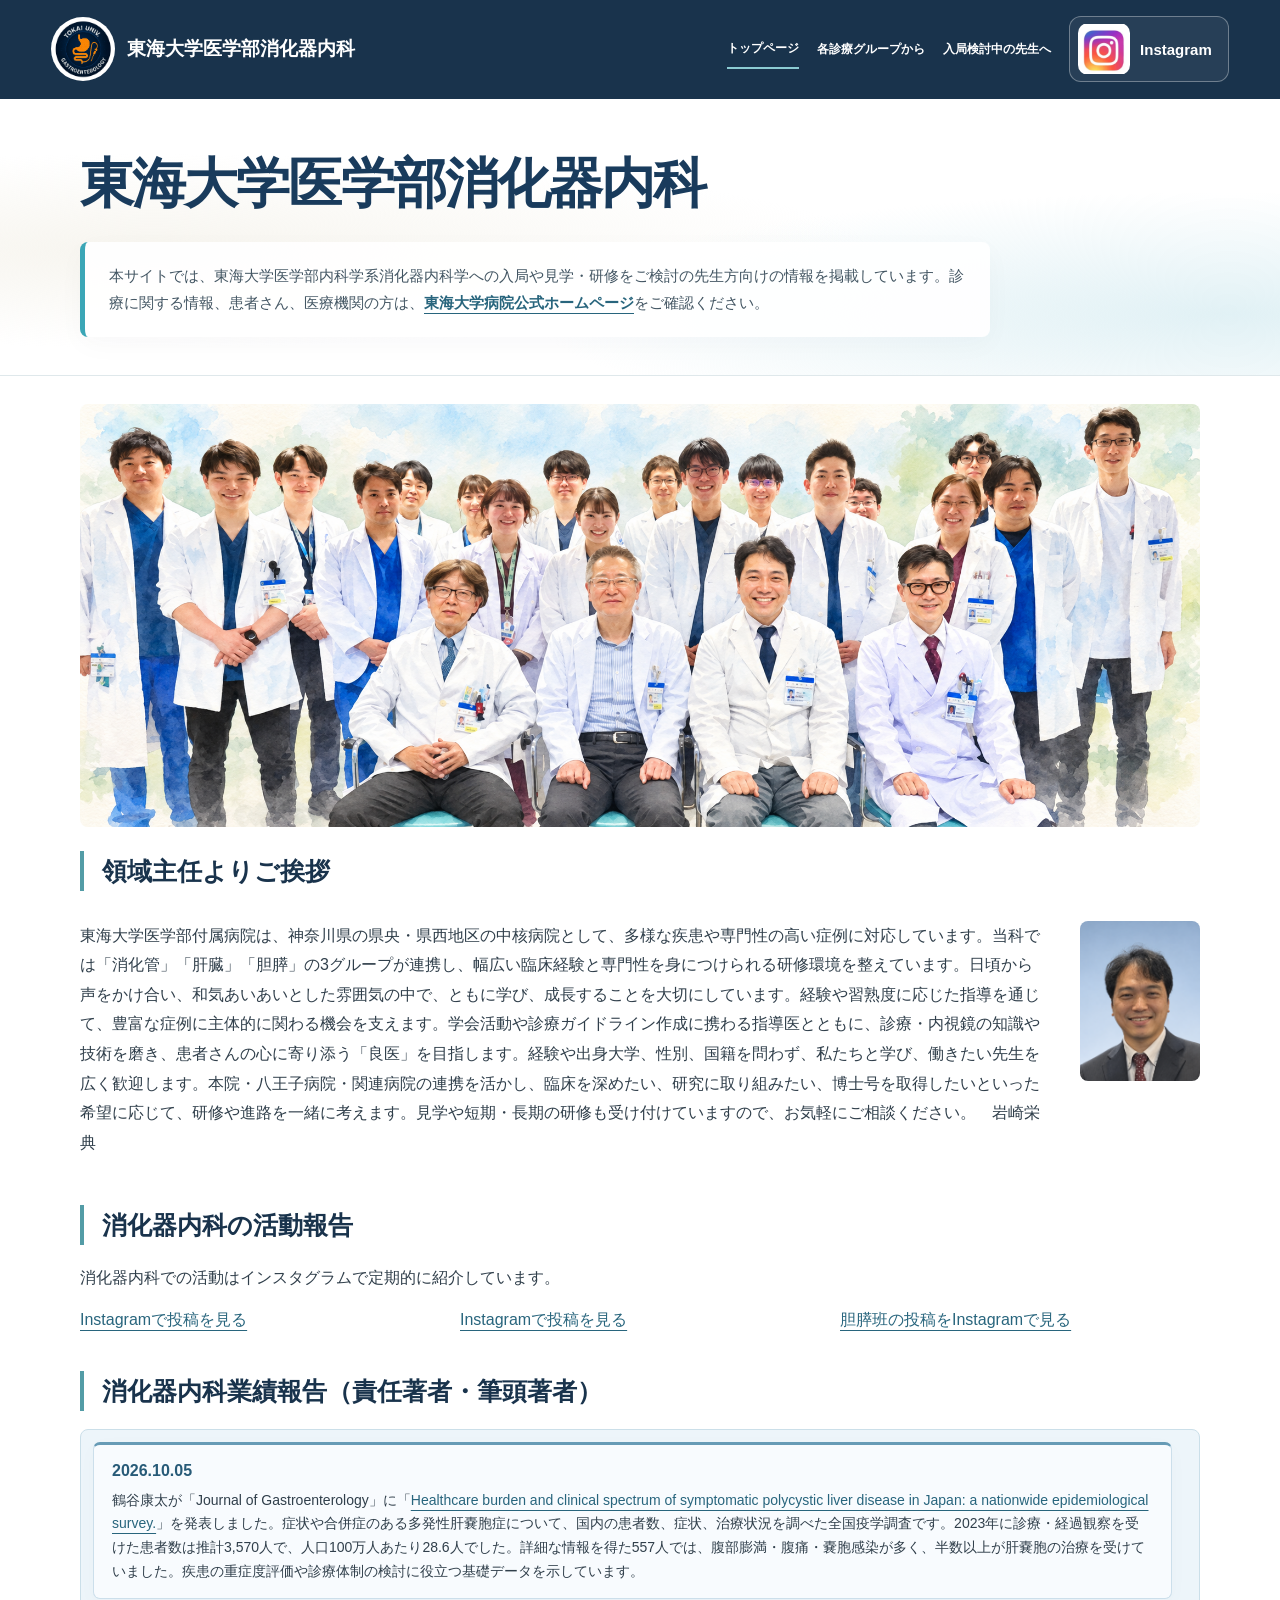
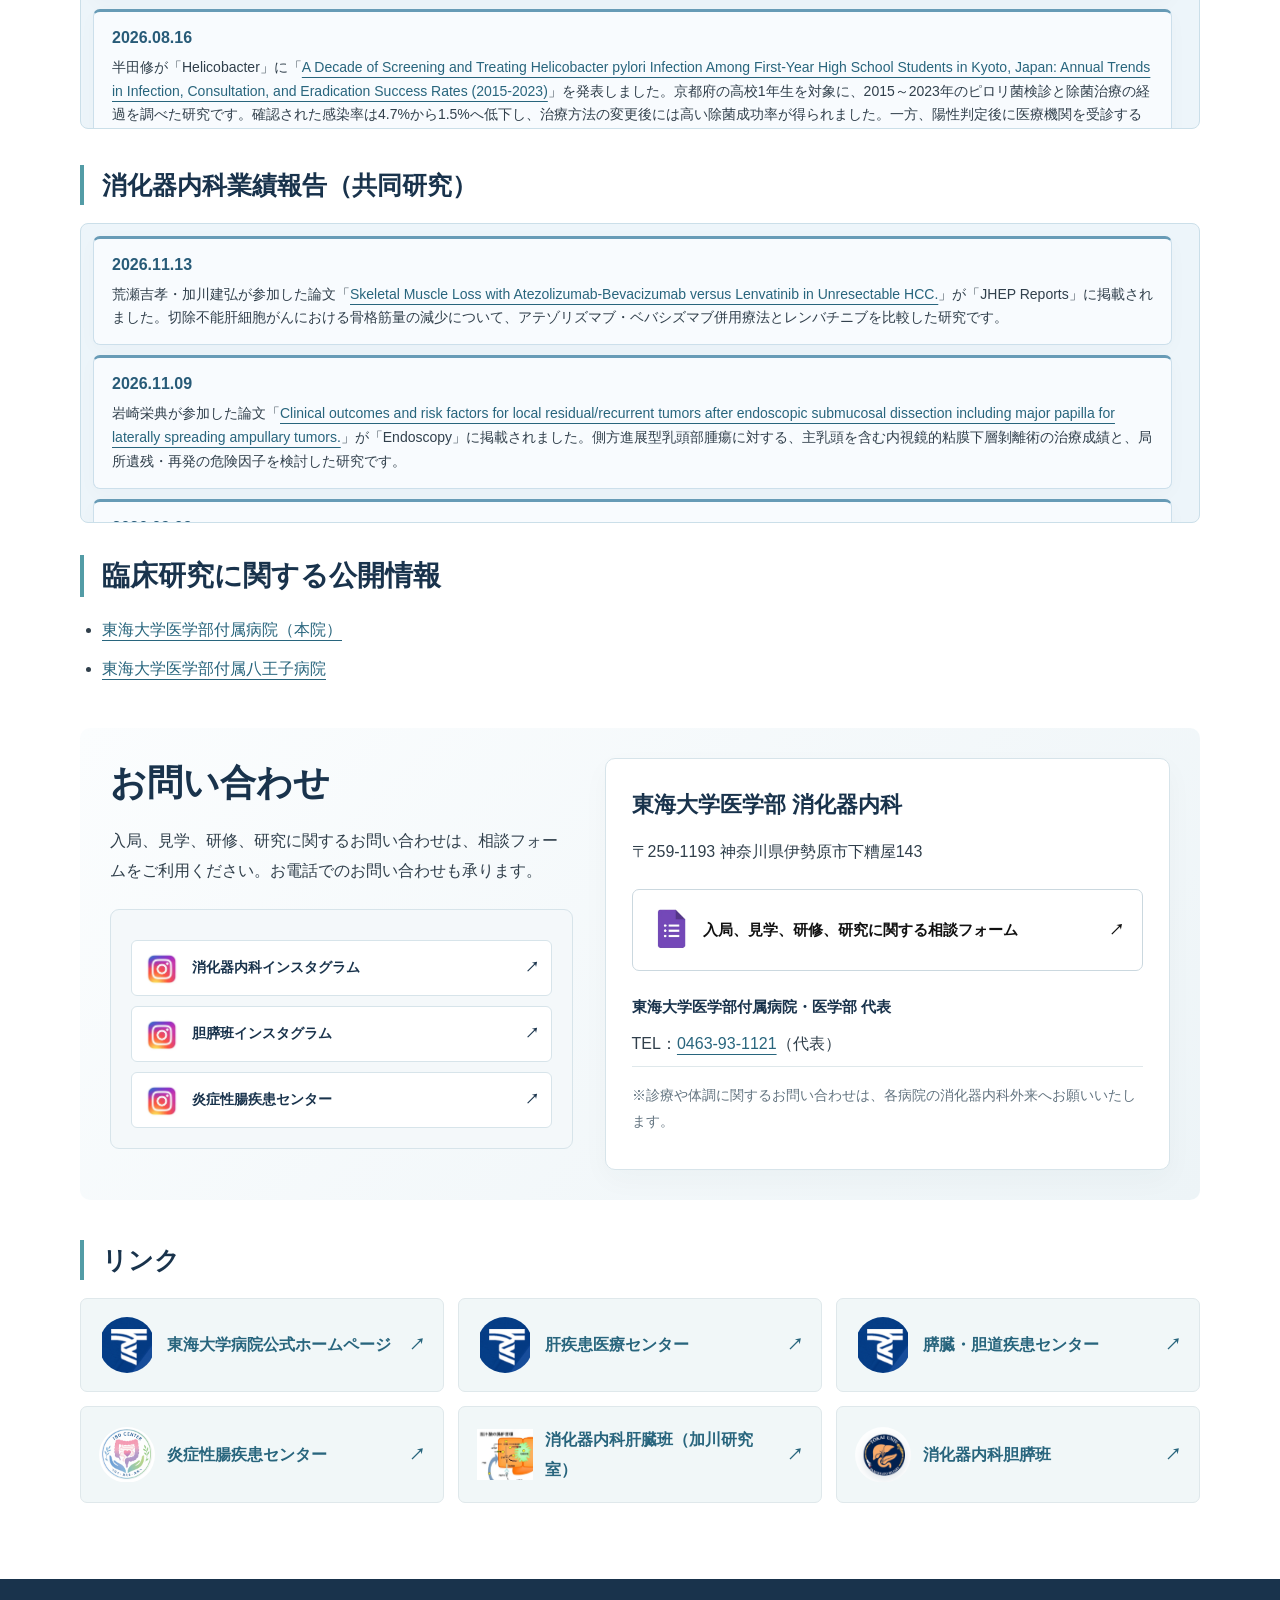
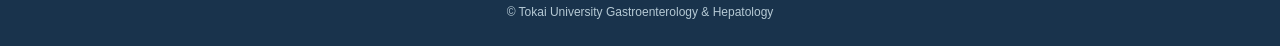
==== commit 1bb2bfbe: "Update index.html" ====
--- a/index.html
+++ b/index.html
@@ -11,10 +11,13 @@
 <section class="news-card achievement-card publication-card" data-pmid="42322153"><h3><time datetime="2026-06-20">2026.06.20</time></h3><p class="publication-notice">広瀬俊治が「Hepatology Research」に「<a href="https://pubmed.ncbi.nlm.nih.gov/42322153/" target="_blank" rel="noopener noreferrer">Rare Variants in PFIC-Related Genes Among Adults With Intrahepatic Cholestasis.</a>」を発表しました。成人の肝内胆汁うっ滞患者19人を対象に、進行性家族性肝内胆汁うっ滞症（PFIC）関連遺伝子の希少変異を調べた研究です。4人（21%）にヘテロ接合性変異を認め、いずれも薬物性肝障害と診断されていました。</p></section>
 <section class="news-card achievement-card publication-card" data-pmid="42154025"><h3><time datetime="2026-05-19">2026.05.19</time></h3><p class="publication-notice">鈴木秀和が参加した論文「<a href="https://pubmed.ncbi.nlm.nih.gov/42154025/" target="_blank" rel="noopener noreferrer">Evolving landscape of potassium-competitive acid blockers: toward disease-specific use beyond acid suppression.</a>」が「Journal of Gastroenterology」に掲載されました。酸分泌抑制薬P-CABの、疾患に応じた使い分けと今後の展望を整理した総説です。</p></section>
 <section class="news-card achievement-card publication-card" data-pmid="41192607"><h3><time datetime="2026-05">2026.05</time></h3><p class="publication-notice">岩崎栄典が「Gastrointestinal Endoscopy」に「<a href="https://pubmed.ncbi.nlm.nih.gov/41192607/" target="_blank" rel="noopener noreferrer">Clinical outcomes of endoscopic papillectomy for ampullary adenoma and  adenocarcinoma: a multicenter retrospective study in Japan.</a>」を発表しました。国内22施設の内視鏡的乳頭切除術の成績を検討した後ろ向き研究です。長期成績を解析した776人の3年累積再発率は20%で、切除断端が不明・陽性の場合は再発リスクが高くなりました。断端陰性でも再発がみられ、治療後の長期的な経過観察の重要性を示しています。</p></section>
-<section class="news-card achievement-card publication-card" data-pmid="41902905"><h3><time datetime="2026-03-28">2026.03.28</time></h3><p class="publication-notice">鈴木秀和が参加した論文「<a href="https://pubmed.ncbi.nlm.nih.gov/41902905/" target="_blank" rel="noopener noreferrer">Guidelines for the management of Helicobacter pylori infection in Japan: 2024 revised edition.</a>」が「Journal of Gastroenterology」に掲載されました。日本のピロリ菌感染症の診断・治療に関する2024年改訂ガイドラインを紹介した論文です。</p></section>
+<section class="news-card achievement-card publication-card" data-pmid="41902905"><h3><time datetime="2026-03-28">2026.03.28</time></h3><p class="publication-notice">鈴木秀和・半田修が参加した論文「<a href="https://pubmed.ncbi.nlm.nih.gov/41902905/" target="_blank" rel="noopener noreferrer">Guidelines for the management of Helicobacter pylori infection in Japan: 2024 revised edition.</a>」が「Journal of Gastroenterology」に掲載されました。日本のピロリ菌感染症の診断・治療に関する2024年改訂ガイドラインを紹介した論文です。</p></section>
 <section class="news-card achievement-card publication-card" data-pmid="41846444"><h3><time datetime="2026-03-05">2026.03.05</time></h3><p class="publication-notice">鈴木秀和が参加した論文「<a href="https://pubmed.ncbi.nlm.nih.gov/41846444/" target="_blank" rel="noopener noreferrer">Helicobacter pylori Management in Older Adults: Current Perspectives From Japan.</a>」が「Korean Journal of Helicobacter and Upper Gastrointestinal Research」に掲載されました。高齢者におけるピロリ菌診療について、日本の現状と考え方を整理した総説です。</p></section>
+<section class="news-card achievement-card publication-card" data-pmid="41420820"><h3><time datetime="2025-12-20">2025.12.20</time></h3><p class="publication-notice">鶴谷康太・加川建弘が参加した論文「<a href="https://pubmed.ncbi.nlm.nih.gov/41420820/" target="_blank" rel="noopener noreferrer">Metabolic Vulnerability and Tamoxifen Hepatotoxicity: The Importance of Multidisciplinary Collaboration.</a>」が「Hepatology Research」に掲載されました。タモキシフェンによる肝障害について、代謝面のリスクと多職種連携の重要性を論じた論考です。</p></section>
 <section class="news-card achievement-card publication-card" data-pmid="41586340"><h3><time datetime="2025-12-10">2025.12.10</time></h3><p class="publication-notice">鈴木秀和が参加した論文「<a href="https://pubmed.ncbi.nlm.nih.gov/41586340/" target="_blank" rel="noopener noreferrer">Helicobacter pylori Exploit Short-Chain Fatty Acids-Induced CAPZA1 Overexpression to Emerge CD44v9-Positive Stemness.</a>」が「Gastro Hep Advances」に掲載されました。短鎖脂肪酸によるCAPZA1発現と、ピロリ菌に関連する胃上皮細胞の幹細胞様の性質を検討した基礎研究です。</p></section>
 <section class="news-card achievement-card publication-card" data-pmid="41374953"><h3><time datetime="2025-11-24">2025.11.24</time></h3><p class="publication-notice">鈴木秀和が参加した論文「<a href="https://pubmed.ncbi.nlm.nih.gov/41374953/" target="_blank" rel="noopener noreferrer">Analysis of Risk Factors for Colorectal Cancer Associated with Ulcerative Colitis Using Machine Learning: A Retrospective Longitudinal Study Using a National Database in Japan.</a>」が「Cancers」に掲載されました。国内のデータベースと機械学習を用い、潰瘍性大腸炎に関連する大腸がんの危険因子を検討した研究です。</p></section>
+<section class="news-card achievement-card publication-card" data-pmid="41056494"><h3><time datetime="2025-10-07">2025.10.07</time></h3><p class="publication-notice">荒瀬吉孝・加川建弘が参加した論文「<a href="https://pubmed.ncbi.nlm.nih.gov/41056494/" target="_blank" rel="noopener noreferrer">Denosumab versus zoledronic acid for osteoporosis treatment in patients with primary biliary cholangitis (the DELTA Study): A multicenter, non-inferiority randomized trial.</a>」が「Hepatology Communications」に掲載されました。原発性胆汁性胆管炎に伴う骨粗鬆症を対象に、デノスマブとゾレドロン酸を比較した多施設非劣性ランダム化試験です。</p></section>
+<section class="news-card achievement-card publication-card" data-pmid="41017687"><h3><time datetime="2025-09-29">2025.09.29</time></h3><p class="publication-notice">加川建弘が参加した論文「<a href="https://pubmed.ncbi.nlm.nih.gov/41017687/" target="_blank" rel="noopener noreferrer">Identification and Characterization of Three Novel Biomarkers for Mixed/Cholestatic Drug-Induced Liver Injury.</a>」が「Hepatology Research」に掲載されました。混合型・胆汁うっ滞型の薬物性肝障害に関する、3つの新しいバイオマーカーの同定と特徴の解析を行った研究です。</p></section>
 <section class="news-card achievement-card"><h3>2025.06.17</h3>
 <p class="publication-notice">三島佑介の博士学位論文「<a href="https://pubmed.ncbi.nlm.nih.gov/40499905/" target="_blank" rel="noopener noreferrer">Liver-specific Nr1h4 deletion in mice with human-like bile acid composition causes severe liver injury</a>」が「Journal of Lipid Research」に採択されました。ヒトに近い胆汁酸の組成を持つマウスを用い、胆汁酸の代謝を調節する遺伝子Nr1h4（FXR）の働きを肝臓で失わせると、重い肝障害が生じることを示した研究です。胆汁うっ滞による肝障害の仕組みの解明や、新たな治療法の開発につながる知見です。</p>
 </section>
@@ -24,22 +27,29 @@
 
 
 </div></section>
-<section id="collaborative-achievements" class="report-group achievement"><h2 id="collaborative-achievement-title">消化器内科業績報告（共同研究）</h2><div class="report-list report-scroll" tabindex="0" role="region" aria-labelledby="collaborative-achievement-title"><section class="news-card achievement-card publication-card" data-pmid="42648706"><h3><time datetime="2026-11-09">2026.11.09</time></h3><p class="publication-notice">岩崎栄典が参加した論文「<a href="https://pubmed.ncbi.nlm.nih.gov/42648706/" target="_blank" rel="noopener noreferrer">Clinical outcomes and risk factors for local residual/recurrent tumors after endoscopic submucosal dissection including major papilla for laterally spreading ampullary tumors.</a>」が「Endoscopy」に掲載されました。側方進展型乳頭部腫瘍に対する、主乳頭を含む内視鏡的粘膜下層剝離術の治療成績と、局所遺残・再発の危険因子を検討した研究です。</p></section>
+<section id="collaborative-achievements" class="report-group achievement"><h2 id="collaborative-achievement-title">消化器内科業績報告（共同研究）</h2><div class="report-list report-scroll" tabindex="0" role="region" aria-labelledby="collaborative-achievement-title"><section class="news-card achievement-card publication-card" data-pmid="43025756"><h3><time datetime="2026-11-13">2026.11.13</time></h3><p class="publication-notice">荒瀬吉孝・加川建弘が参加した論文「<a href="https://pubmed.ncbi.nlm.nih.gov/43025756/" target="_blank" rel="noopener noreferrer">Skeletal Muscle Loss with Atezolizumab-Bevacizumab versus Lenvatinib in Unresectable HCC.</a>」が「JHEP Reports」に掲載されました。切除不能肝細胞がんにおける骨格筋量の減少について、アテゾリズマブ・ベバシズマブ併用療法とレンバチニブを比較した研究です。</p></section>
+<section class="news-card achievement-card publication-card" data-pmid="42648706"><h3><time datetime="2026-11-09">2026.11.09</time></h3><p class="publication-notice">岩崎栄典が参加した論文「<a href="https://pubmed.ncbi.nlm.nih.gov/42648706/" target="_blank" rel="noopener noreferrer">Clinical outcomes and risk factors for local residual/recurrent tumors after endoscopic submucosal dissection including major papilla for laterally spreading ampullary tumors.</a>」が「Endoscopy」に掲載されました。側方進展型乳頭部腫瘍に対する、主乳頭を含む内視鏡的粘膜下層剝離術の治療成績と、局所遺残・再発の危険因子を検討した研究です。</p></section>
 <section class="news-card achievement-card publication-card" data-pmid="42716250"><h3><time datetime="2026-09-09">2026.09.09</time></h3><p class="publication-notice">岩崎栄典が参加した論文「<a href="https://pubmed.ncbi.nlm.nih.gov/42716250/" target="_blank" rel="noopener noreferrer">A novel combination therapy of endoscopic submucosal dissection including the papilla and intraductal radiofrequency ablation (with video).</a>」が「Gastrointestinal Endoscopy」に掲載されました。乳頭部を含む内視鏡的粘膜下層剝離術と、胆管内ラジオ波焼灼療法を組み合わせた治療法を、動画とともに紹介した報告です。</p></section>
 <section class="news-card achievement-card publication-card" data-pmid="42904019"><h3><time datetime="2026-09-01">2026.09.01</time></h3><p class="publication-notice">鈴木秀和が参加した論文「<a href="https://pubmed.ncbi.nlm.nih.gov/42904019/" target="_blank" rel="noopener noreferrer">Biopsy-Confirmed Serofrequency of Celiac Disease among Patients with Disorders of Gut-Brain Interaction in Japan: A Multicenter Cross-Sectional Cohort Study.</a>」が「Inflamm Intest Dis」に掲載されました。日本の脳腸相関異常症患者を対象に、セリアック病の頻度を検討した多施設共同研究です。</p></section>
 <section class="news-card achievement-card publication-card" data-pmid="42663077"><h3><time datetime="2026-08-28">2026.08.28</time></h3><p class="publication-notice">鈴木秀和が参加した論文「<a href="https://pubmed.ncbi.nlm.nih.gov/42663077/" target="_blank" rel="noopener noreferrer">Asian Neurogastroenterology and Motility Association and Asia-Pacific Association of Gastroenterology Chronic Constipation Consensus 2026.</a>」が「J Neurogastroenterol Motil」に掲載されました。アジア太平洋地域における慢性便秘の診療について、専門家による合意と推奨をまとめた報告です。</p></section>
+<section class="news-card achievement-card publication-card" data-pmid="42650015"><h3><time datetime="2026-08-20">2026.08.20</time></h3><p class="publication-notice">鶴谷康太・加川建弘が参加した論文「<a href="https://pubmed.ncbi.nlm.nih.gov/42650015/" target="_blank" rel="noopener noreferrer">Nivolumab Plus Ipilimumab for Unresectable Hepatocellular Carcinoma in Early Real-World Clinical Practice: A Multicenter Analysis of Efficacy and Safety.</a>」が「Cancers」に掲載されました。切除不能肝細胞がんに対するニボルマブ・イピリムマブ併用療法の有効性と安全性を、導入初期の実臨床で検討した多施設研究です。</p></section>
 <section class="news-card achievement-card publication-card" data-pmid="42324356"><h3><time datetime="2026-06-21">2026.06.21</time></h3><p class="publication-notice">鈴木秀和が参加した論文「<a href="https://pubmed.ncbi.nlm.nih.gov/42324356/" target="_blank" rel="noopener noreferrer">Methods to build and maintain effective clinician-patient relationships for adults with disorders of gut-brain interaction (DGBI): a systematic review.</a>」が「J Gastroenterol」に掲載されました。脳腸相関異常症の成人患者と医療者が良好な関係を築き、維持する方法を整理した系統的レビューです。</p></section>
 <section class="news-card achievement-card publication-card" data-pmid="42310251"><h3><time datetime="2026-06-17">2026.06.17</time></h3><p class="publication-notice">鈴木秀和が参加した論文「<a href="https://pubmed.ncbi.nlm.nih.gov/42310251/" target="_blank" rel="noopener noreferrer">Review Article: Implementation Challenges in Helicobacter pylori Management: Bridging Evidence and Real-World Practice.</a>」が「Aliment Pharmacol Ther」に掲載されました。ピロリ菌診療の科学的根拠を実際の診療に活かすうえでの課題を整理した総説です。</p></section>
 <section class="news-card achievement-card publication-card" data-pmid="42142272"><h3><time datetime="2026-05-16">2026.05.16</time></h3><p class="publication-notice">鈴木秀和が参加した論文「<a href="https://pubmed.ncbi.nlm.nih.gov/42142272/" target="_blank" rel="noopener noreferrer">Mechanism analysis of transgene expression induced by chitosan/hyaluronic acid nanoparticles in CD44v9/RHAMM co-expressed gastric cancer cells: contribution of hyaluronic acid to RHAMM-mediated intracellular transport.</a>」が「Glycoconj J」に掲載されました。胃がん細胞を対象に、キトサン・ヒアルロン酸ナノ粒子による遺伝子導入と細胞内輸送の仕組みを検討した基礎研究です。</p></section>
 <section class="news-card achievement-card publication-card" data-pmid="42495668"><h3><time datetime="2026-05-07">2026.05.07</time></h3><p class="publication-notice">岩崎栄典が参加した論文「<a href="https://pubmed.ncbi.nlm.nih.gov/42495668/" target="_blank" rel="noopener noreferrer">Pancreatic Atrophy: A Narrative Review and Surgical Interpretation.</a>」が「Annals of Gastroenterological Surgery」に掲載されました。膵萎縮について、既存の知見と外科診療における意義を整理した総説です。</p></section>
 <section class="news-card achievement-card publication-card" data-pmid="41841607"><h3><time datetime="2026-03-17">2026.03.17</time></h3><p class="publication-notice">鈴木秀和・佐野正弥が参加した論文「<a href="https://pubmed.ncbi.nlm.nih.gov/41841607/" target="_blank" rel="noopener noreferrer">Symptom Patterns Outside the Rome IV Consensus in Eastern and Western Patients With a Disorder of Gut-Brain Interaction.</a>」が「Am J Gastroenterol」に掲載されました。東洋と西洋の脳腸相関異常症患者における、Rome IVの枠組みに収まらない症状のパターンを検討した国際共同研究です。</p></section>
 <section class="news-card achievement-card publication-card" data-pmid="41057234"><h3><time datetime="2026-03-06">2026.03.06</time></h3><p class="publication-notice">鈴木秀和が参加した論文「<a href="https://pubmed.ncbi.nlm.nih.gov/41057234/" target="_blank" rel="noopener noreferrer">Asian Pacific Association of Gastroenterology task force recommendations on surveillance for Helicobacter pylori associated gastric premalignant conditions.</a>」が「Gut」に掲載されました。ピロリ菌に関連する胃の前がん病変の経過観察について、アジア太平洋地域の専門家による推奨をまとめた報告です。</p></section>
+<section class="news-card achievement-card publication-card" data-pmid="41706260"><h3><time datetime="2026-02-18">2026.02.18</time></h3><p class="publication-notice">半田修が参加した論文「<a href="https://pubmed.ncbi.nlm.nih.gov/41706260/" target="_blank" rel="noopener noreferrer">Metagenomic analysis of the intragastric and oral microbiome associated with gastric carcinogenesis after Helicobacter pylori eradication.</a>」が「Gastric Cancer」に掲載されました。ピロリ菌除菌後の胃がんと、胃内・口腔内の細菌叢との関連を検討した研究です。</p></section>
 <section class="news-card achievement-card publication-card" data-pmid="41713705"><h3><time datetime="2026-02-17">2026.02.17</time></h3><p class="publication-notice">鈴木秀和が参加した論文「<a href="https://pubmed.ncbi.nlm.nih.gov/41713705/" target="_blank" rel="noopener noreferrer">Gastroduodenal Disorders.</a>」が「Gastroenterology」に掲載されました。胃・十二指腸の疾患について整理した総説です。</p></section>
 <section class="news-card achievement-card publication-card" data-pmid="41656163"><h3><time datetime="2026-02-08">2026.02.08</time></h3><p class="publication-notice">鈴木秀和が参加した論文「<a href="https://pubmed.ncbi.nlm.nih.gov/41656163/" target="_blank" rel="noopener noreferrer">Second Asian Consensus Report on Functional Dyspepsia (2025): Updated Recommendations.</a>」が「J Gastroenterol Hepatol」に掲載されました。機能性ディスペプシアについて、アジアの専門家による推奨を更新したコンセンサス報告です。</p></section>
 <section class="news-card achievement-card publication-card" data-pmid="41489428"><h3><time datetime="2026-01-02">2026.01.02</time></h3><p class="publication-notice">岩崎栄典が参加した論文「<a href="https://pubmed.ncbi.nlm.nih.gov/41489428/" target="_blank" rel="noopener noreferrer">Recombinant Human Soluble Thrombomodulin and In-Hospital Mortality in Acute Pancreatitis With Disseminated Intravascular Coagulation: A Japanese Nationwide Study.</a>」が「Critical Care Medicine」に掲載されました。播種性血管内凝固（DIC）を伴う急性膵炎において、遺伝子組換えヒト可溶性トロンボモジュリンの使用と院内死亡との関連を検討した国内の全国規模の研究です。</p></section>
 <section class="news-card achievement-card publication-card" data-pmid="41261564"><h3><time datetime="2025-11-20">2025.11.20</time></h3><p class="publication-notice">鈴木秀和が参加した論文「<a href="https://pubmed.ncbi.nlm.nih.gov/41261564/" target="_blank" rel="noopener noreferrer">Bali Chronic Constipation Roundtable Report: Chronic Constipation Management in Asia.</a>」が「J Neurogastroenterol Motil」に掲載されました。アジアにおける慢性便秘の診療をテーマに、専門家の議論をまとめた報告です。</p></section>
+<section class="news-card achievement-card publication-card" data-pmid="41250999"><h3><time datetime="2025-11-18">2025.11.18</time></h3><p class="publication-notice">加川建弘が参加した論文「<a href="https://pubmed.ncbi.nlm.nih.gov/41250999/" target="_blank" rel="noopener noreferrer">Validation of Liquid Biopsy Using a Methylated SEPT9 Assay and Integrated Index for Detecting Hepatocellular Carcinoma.</a>」が「Hepatology Research」に掲載されました。肝細胞がんの検出に向け、メチル化SEPT9測定と統合指標を用いたリキッドバイオプシーを検証した研究です。</p></section>
 <section class="news-card achievement-card publication-card" data-pmid="41246144"><h3><time datetime="2025-11-11">2025.11.11</time></h3><p class="publication-notice">岩崎栄典が参加した論文「<a href="https://pubmed.ncbi.nlm.nih.gov/41246144/" target="_blank" rel="noopener noreferrer">Biliary stents reshape the bile microbiome in the absence of cholangitis.</a>」が「Endoscopy International Open」に掲載されました。胆管炎を認めない状況で、胆道ステントと胆汁中の細菌叢の変化との関連を検討した研究です。</p></section>
-<section class="news-card achievement-card publication-card" data-pmid="41148248"><h3><time datetime="2025-10-28">2025.10.28</time></h3><p class="publication-notice">岩崎栄典が参加した論文「<a href="https://pubmed.ncbi.nlm.nih.gov/41148248/" target="_blank" rel="noopener noreferrer">Clinical manifestations of immunoglobulin G4-related gastrointestinal disease: a nationwide multicenter retrospective study.</a>」が「Journal of Gastroenterology」に掲載されました。IgG4関連消化管疾患の臨床像を検討した、全国多施設の後ろ向き研究です。</p></section></div></section>
+<section class="news-card achievement-card publication-card" data-pmid="41191538"><h3><time datetime="2025-11-05">2025.11.05</time></h3><p class="publication-notice">半田修が参加した論文「<a href="https://pubmed.ncbi.nlm.nih.gov/41191538/" target="_blank" rel="noopener noreferrer">Questionnaire Survey on the Current Status of Advanced Therapy for Inflammatory Bowel Disease in Asia.</a>」が「Digestion」に掲載されました。アジアにおける炎症性腸疾患の先進的治療の実施状況を、質問票を用いて調査した研究です。</p></section>
+<section class="news-card achievement-card publication-card" data-pmid="41148248"><h3><time datetime="2025-10-28">2025.10.28</time></h3><p class="publication-notice">岩崎栄典が参加した論文「<a href="https://pubmed.ncbi.nlm.nih.gov/41148248/" target="_blank" rel="noopener noreferrer">Clinical manifestations of immunoglobulin G4-related gastrointestinal disease: a nationwide multicenter retrospective study.</a>」が「Journal of Gastroenterology」に掲載されました。IgG4関連消化管疾患の臨床像を検討した、全国多施設の後ろ向き研究です。</p></section>
+<section class="news-card achievement-card publication-card" data-pmid="41045462"><h3><time datetime="2025-10-04">2025.10.04</time></h3><p class="publication-notice">加川建弘が参加した論文「<a href="https://pubmed.ncbi.nlm.nih.gov/41045462/" target="_blank" rel="noopener noreferrer">Employment Status of Patients With Liver Disease: A Nationwide Questionnaire Survey in Japan.</a>」が「Hepatology Research」に掲載されました。国内の肝疾患患者の就労状況を、全国規模の質問票調査で検討した研究です。</p></section>
+<section class="news-card achievement-card publication-card" data-pmid="41008747"><h3><time datetime="2025-09-18">2025.09.18</time></h3><p class="publication-notice">半田修が参加した論文「<a href="https://pubmed.ncbi.nlm.nih.gov/41008747/" target="_blank" rel="noopener noreferrer">Kyoto Classification-Based Predictive Factors Associated with the Development of Gastric Cancer After Helicobacter pylori Eradication: A Prospective Multicenter Observational Study.</a>」が「Diagnostics」に掲載されました。胃炎の京都分類に基づき、ピロリ菌除菌後の胃がん発症に関連する予測因子を検討した前向き多施設観察研究です。</p></section></div></section>
 <section id="research"><h2>臨床研究に関する公開情報</h2><ul class="research-links"><li><a href="https://ctrc.med.u-tokai.ac.jp/cr/disclosure/">東海大学医学部付属病院（本院）</a></li><li><a href="https://www.hachioji-hosp.tokai.ac.jp/sinryo-annai/sinryobu/syoukaki-naika/">東海大学医学部付属八王子病院</a></li></ul></section>
 <section id="contact" class="contact-section"><div class="contact-intro"><h2>お問い合わせ</h2><p>入局、見学、研修、研究に関するお問い合わせは、相談フォームをご利用ください。お電話でのお問い合わせも承ります。</p><div class="contact-social"><a href="https://www.instagram.com/tokai_gastro?utm_source=ig_web_button_share_sheet&amp;vrfl=ZDNlZDc0MzIxNw==" target="_blank" rel="noopener noreferrer"><img class="instagram-icon" src="assets/instagram-icon.png" alt="" width="36" height="36"><span class="instagram-account">消化器内科インスタグラム</span> <span aria-hidden="true">↗</span></a><a href="https://www.instagram.com/tokai_pancreatobiliary_team?utm_source=ig_web_button_share_sheet&amp;srtk=ZDNlZDc0MzIxNw==" target="_blank" rel="noopener noreferrer"><img class="instagram-icon" src="assets/instagram-icon.png" alt="" width="36" height="36"><span class="instagram-account">胆膵班インスタグラム</span> <span aria-hidden="true">↗</span></a><a href="https://www.instagram.com/tokai.ibdcenter?utm_source=ig_web_button_share_sheet&amp;xtok=ZDNlZDc0MzIxNw==" target="_blank" rel="noopener noreferrer"><img class="instagram-icon" src="assets/instagram-icon.png" alt="" width="36" height="36"><span class="instagram-account">炎症性腸疾患センター</span> <span aria-hidden="true">↗</span></a></div></div><div class="contact-card"><h3>東海大学医学部 消化器内科</h3><p>〒259-1193 神奈川県伊勢原市下糟屋143</p><div class="consultation-form"><a class="consultation-button" href="https://forms.gle/Q8ZSNcjpSFnmdUKf8" target="_blank" rel="noopener noreferrer"><img class="consultation-icon" src="assets/consultation-form-icon.png" alt="" width="40" height="48"><span class="consultation-label">入局、見学、研修、研究に関する相談フォーム</span><span aria-hidden="true">↗</span></a></div><h4>東海大学医学部付属病院・医学部 代表</h4><p>TEL：<a href="tel:0463931121">0463-93-1121</a>（代表）</p><p class="contact-note">※診療や体調に関するお問い合わせは、各病院の消化器内科外来へお願いいたします。</p></div></section>
 
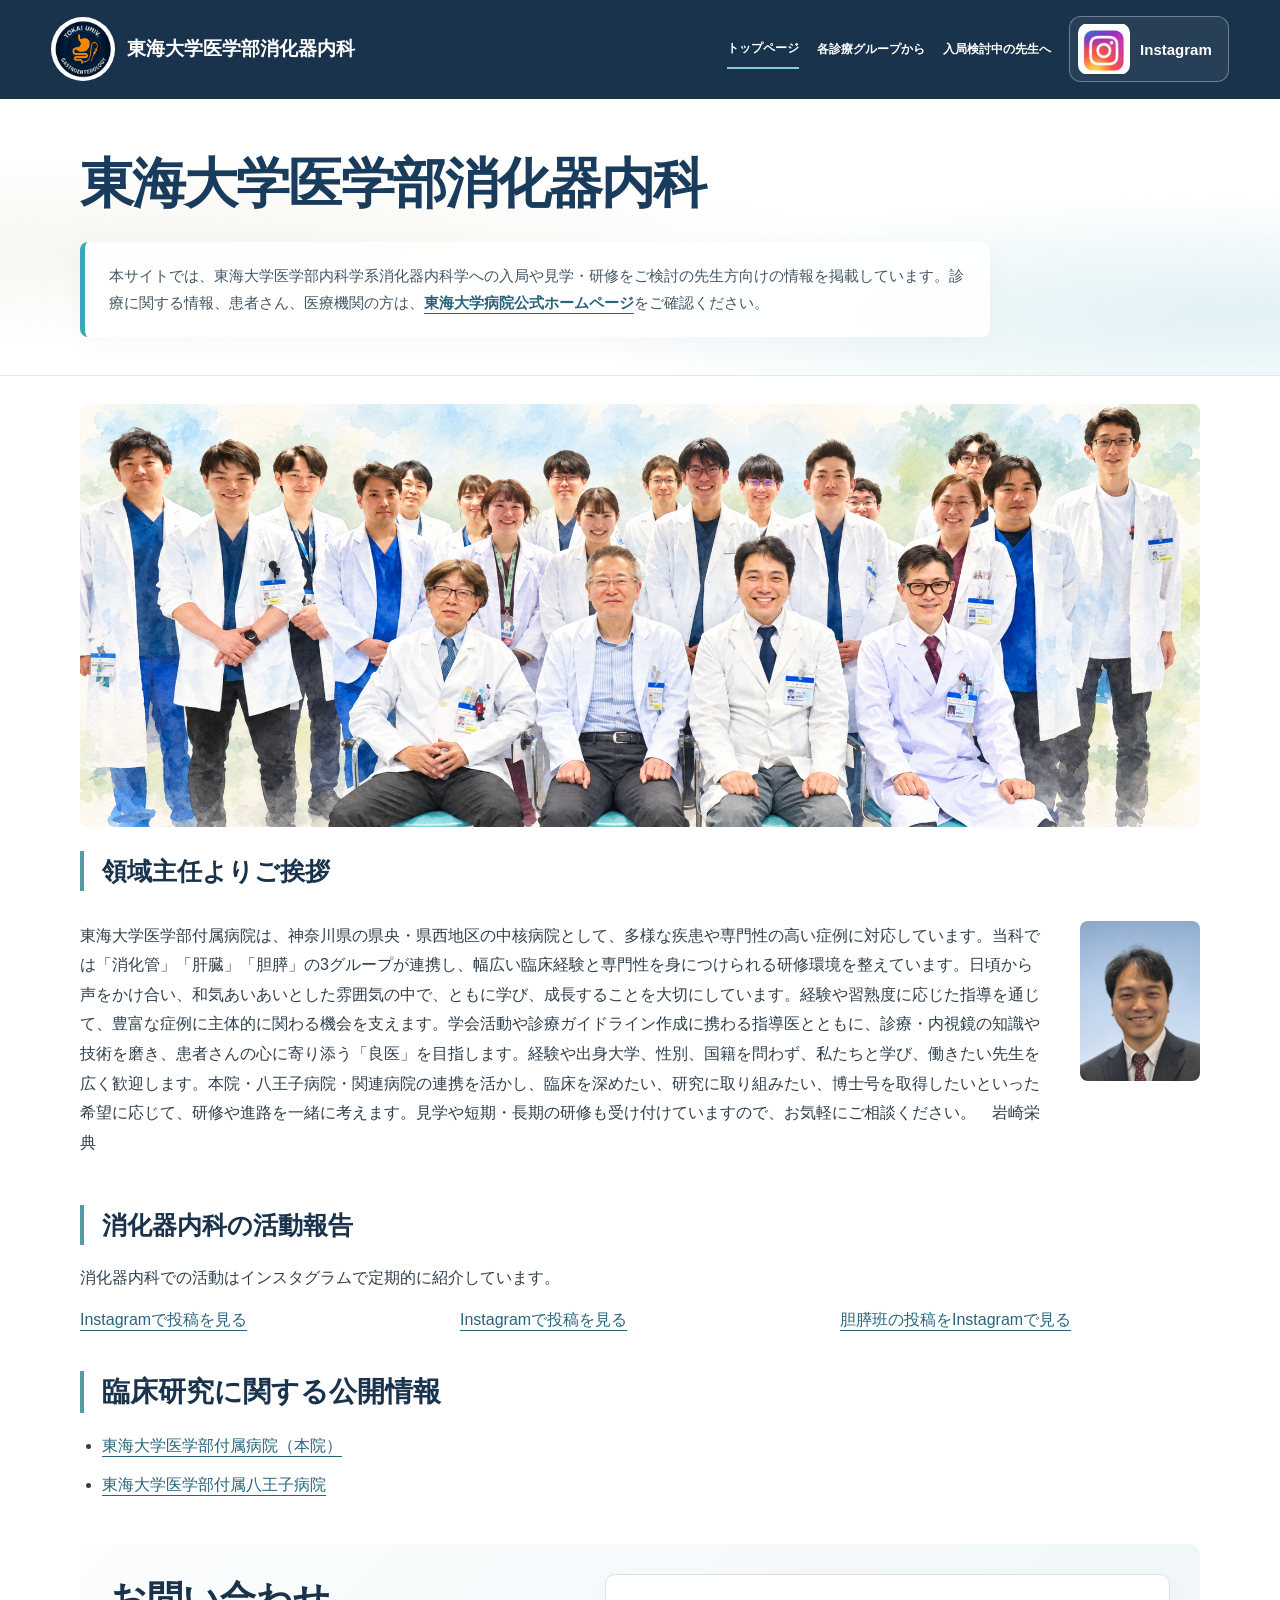
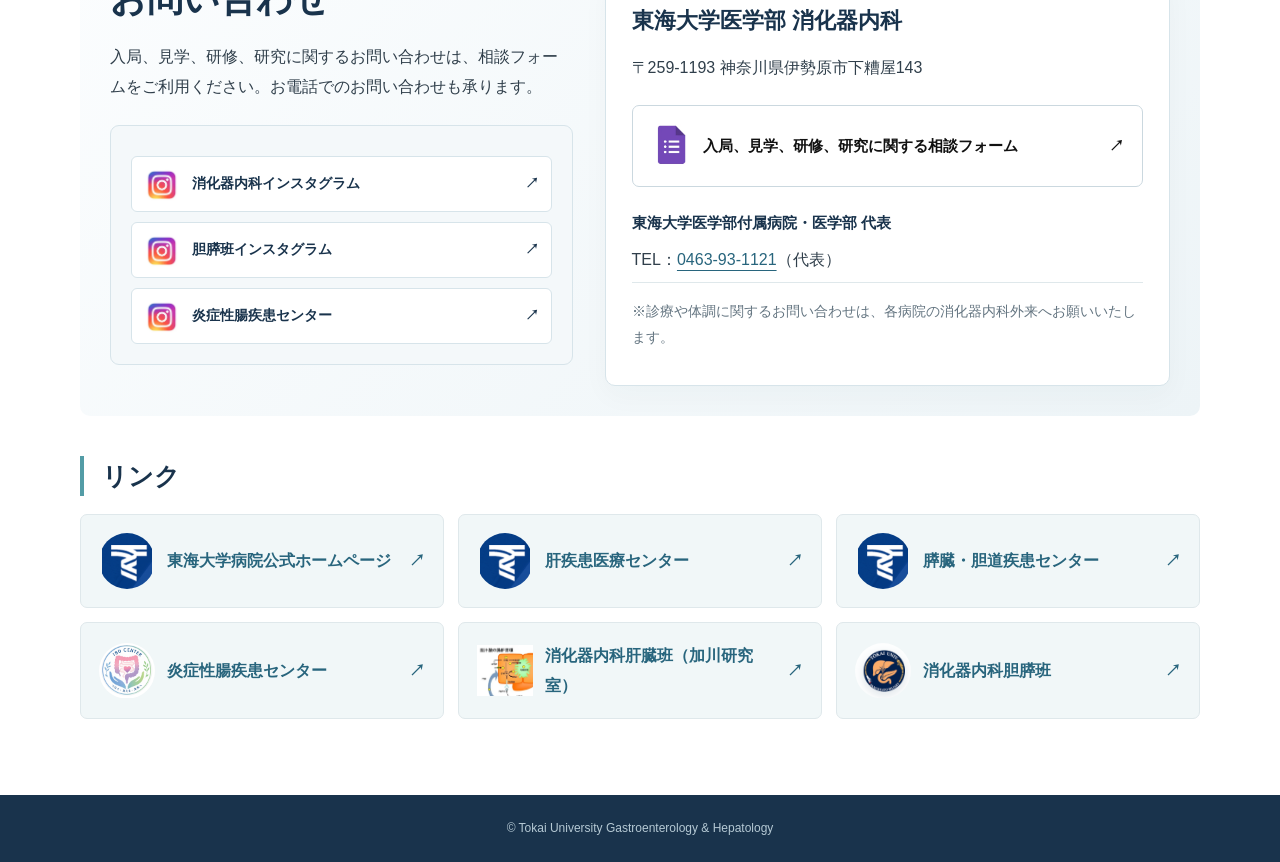
==== commit 1cab17ce: "Move publication reports to group page Move the department's publication reports from the homepage t" ====
--- a/index.html
+++ b/index.html
@@ -1,55 +1,9 @@
-<!doctype html><html lang="ja"><head><meta charset="utf-8"><meta name="viewport" content="width=device-width,initial-scale=1"><meta name="robots" content="noindex,nofollow"><title>東海大学医学部消化器内科</title><link rel="icon" type="image/png" href="assets/tokai-gastro-logo.png"><link rel="stylesheet" href="style.css?v=81f830cc7d5a"></head><body><a class="skip" href="#main">本文へ移動</a><header><div class="brand"><a class="brand-logo" href="index.html" aria-label="トップページ"><img src="assets/tokai-gastro-logo.png" alt="東海大学消化器内科のロゴ" width="64" height="64"></a><div><a href="index.html">東海大学医学部消化器内科</a></div></div><nav aria-label="メインメニュー"><a href="index.html" aria-current="page">トップページ</a><a href="groups.html" >各診療グループから</a><a href="residents.html" >入局検討中の先生へ</a><a class="instagram-top" href="https://www.instagram.com/tokai_gastro?utm_source=ig_web_button_share_sheet&amp;vrfl=ZDNlZDc0MzIxNw==" target="_blank" rel="noopener noreferrer" aria-label="消化器内科Instagram（新しいタブで開く）"><img class="instagram-icon" src="assets/instagram-icon.png" alt="" width="52" height="52"><span>Instagram</span></a></nav></header><main id="main"><section class="hero home-hero"><div class="wrap"><h1>東海大学医学部<span class="hero-title-unit">消化器内科</span></h1><div class="site-intro hero-about"><p>本サイトでは、東海大学医学部内科学系消化器内科学への入局や見学・研修をご検討の先生方向けの情報を掲載しています。診療に関する情報、患者さん、医療機関の方は、<a href="https://www.fuzoku-hosp.tokai.ac.jp/">東海大学病院公式ホームページ</a>をご確認ください。</p></div></div></section><div class="wrap body"><article><figure class="department-banner"><img src="assets/department-watercolor.png" alt="消化器内科の医局員集合写真（水彩画調）" width="2041" height="770"></figure>
+<!doctype html><html lang="ja"><head><meta charset="utf-8"><meta name="viewport" content="width=device-width,initial-scale=1"><meta name="robots" content="noindex,nofollow"><title>東海大学医学部消化器内科</title><link rel="icon" type="image/png" href="assets/tokai-gastro-logo.png"><link rel="stylesheet" href="style.css?v=be6d0b6fda67"></head><body><a class="skip" href="#main">本文へ移動</a><header><div class="brand"><a class="brand-logo" href="index.html" aria-label="トップページ"><img src="assets/tokai-gastro-logo.png" alt="東海大学消化器内科のロゴ" width="64" height="64"></a><div><a href="index.html">東海大学医学部消化器内科</a></div></div><nav aria-label="メインメニュー"><a href="index.html" aria-current="page">トップページ</a><a href="groups.html" >各診療グループから</a><a href="residents.html" >入局検討中の先生へ</a><a class="instagram-top" href="https://www.instagram.com/tokai_gastro?utm_source=ig_web_button_share_sheet&amp;vrfl=ZDNlZDc0MzIxNw==" target="_blank" rel="noopener noreferrer" aria-label="消化器内科Instagram（新しいタブで開く）"><img class="instagram-icon" src="assets/instagram-icon.png" alt="" width="52" height="52"><span>Instagram</span></a></nav></header><main id="main"><section class="hero home-hero"><div class="wrap"><h1>東海大学医学部<span class="hero-title-unit">消化器内科</span></h1><div class="site-intro hero-about"><p>本サイトでは、東海大学医学部内科学系消化器内科学への入局や見学・研修をご検討の先生方向けの情報を掲載しています。診療に関する情報、患者さん、医療機関の方は、<a href="https://www.fuzoku-hosp.tokai.ac.jp/">東海大学病院公式ホームページ</a>をご確認ください。</p></div></div></section><div class="wrap body"><article><figure class="department-banner"><img src="assets/department-watercolor.png" alt="消化器内科の医局員集合写真（水彩画調）" width="2041" height="770"></figure>
 <section id="about"><h2>領域主任よりご挨拶</h2>
 <div class="greeting"><div class="about-layout"><div class="about-text"><p>東海大学医学部付属病院は、神奈川県の県央・県西地区の中核病院として、多様な疾患や専門性の高い症例に対応しています。当科では「消化管」「肝臓」「胆膵」の3グループが連携し、幅広い臨床経験と専門性を身につけられる研修環境を整えています。日頃から声をかけ合い、和気あいあいとした雰囲気の中で、ともに学び、成長することを大切にしています。経験や習熟度に応じた指導を通じて、豊富な症例に主体的に関わる機会を支えます。学会活動や診療ガイドライン作成に携わる指導医とともに、診療・内視鏡の知識や技術を磨き、患者さんの心に寄り添う「良医」を目指します。経験や出身大学、性別、国籍を問わず、私たちと学び、働きたい先生を広く歓迎します。本院・八王子病院・関連病院の連携を活かし、臨床を深めたい、研究に取り組みたい、博士号を取得したいといった希望に応じて、研修や進路を一緒に考えます。見学や短期・長期の研修も受け付けていますので、お気軽にご相談ください。　岩崎栄典</p></div><figure class="about-portrait"><img src="assets/iwasaki-portrait-blue.png" alt="消化器内科 領域主任教授 岩崎栄典" width="1086" height="1448" loading="lazy"></figure></div></div>
 </section>
 
 <section id="news"><span id="instagram-posts"></span><h2>消化器内科の活動報告</h2><p>消化器内科での活動はインスタグラムで定期的に紹介しています。</p><div class="instagram-post-grid"><div class="instagram-post"><blockquote class="instagram-media" data-instgrm-permalink="https://www.instagram.com/p/Dfj1o8HGnSv/" data-instgrm-version="14"><a href="https://www.instagram.com/p/Dfj1o8HGnSv/" target="_blank" rel="noopener noreferrer">Instagramで投稿を見る</a></blockquote></div><div class="instagram-post"><blockquote class="instagram-media" data-instgrm-permalink="https://www.instagram.com/p/DetQ252kWfy/" data-instgrm-version="14"><a href="https://www.instagram.com/p/DetQ252kWfy/" target="_blank" rel="noopener noreferrer">Instagramで投稿を見る</a></blockquote></div><div class="instagram-post"><blockquote class="instagram-media" data-instgrm-permalink="https://www.instagram.com/p/Df3ECCJyLu1/" data-instgrm-version="14"><a href="https://www.instagram.com/p/Df3ECCJyLu1/" target="_blank" rel="noopener noreferrer">胆膵班の投稿をInstagramで見る</a></blockquote></div></div></section><script async src="https://www.instagram.com/embed.js"></script>
-<section id="achievements" class="report-group achievement"><h2 id="achievement-title">消化器内科業績報告（責任著者・筆頭著者）</h2><div class="report-list report-scroll" tabindex="0" role="region" aria-labelledby="achievement-title"><section class="news-card achievement-card publication-card" data-pmid="42832063"><h3><time datetime="2026-10-05">2026.10.05</time></h3><p class="publication-notice">鶴谷康太が「Journal of Gastroenterology」に「<a href="https://pubmed.ncbi.nlm.nih.gov/42832063/" target="_blank" rel="noopener noreferrer">Healthcare burden and clinical spectrum of symptomatic polycystic liver disease in Japan: a nationwide epidemiological survey.</a>」を発表しました。症状や合併症のある多発性肝嚢胞症について、国内の患者数、症状、治療状況を調べた全国疫学調査です。2023年に診療・経過観察を受けた患者数は推計3,570人で、人口100万人あたり28.6人でした。詳細な情報を得た557人では、腹部膨満・腹痛・嚢胞感染が多く、半数以上が肝嚢胞の治療を受けていました。疾患の重症度評価や診療体制の検討に役立つ基礎データを示しています。</p></section>
-<section class="news-card achievement-card publication-card" data-pmid="42604572"><h3><time datetime="2026-08-16">2026.08.16</time></h3><p class="publication-notice">半田修が「Helicobacter」に「<a href="https://pubmed.ncbi.nlm.nih.gov/42604572/" target="_blank" rel="noopener noreferrer">A Decade of Screening and Treating Helicobacter pylori Infection Among First-Year High School Students in Kyoto, Japan: Annual Trends in Infection, Consultation, and Eradication Success Rates (2015-2023)</a>」を発表しました。京都府の高校1年生を対象に、2015～2023年のピロリ菌検診と除菌治療の経過を調べた研究です。確認された感染率は4.7%から1.5%へ低下し、治療方法の変更後には高い除菌成功率が得られました。一方、陽性判定後に医療機関を受診する割合の低下も明らかとなり、若年者の検診を治療につなげる支援の重要性を示しています。</p></section>
-<section class="news-card achievement-card publication-card" data-pmid="42547339"><h3><time datetime="2026-08-03">2026.08.03</time></h3><p class="publication-notice">佐野正弥が「Arab Journal of Gastroenterology」に「<a href="https://pubmed.ncbi.nlm.nih.gov/42547339/" target="_blank" rel="noopener noreferrer">Efficacy of deeper tissue sections for colorectal serrated polyps histologically  diagnosed as normal mucosa.</a>」を発表しました。内視鏡で鋸歯状ポリープが疑われたものの、病理で正常粘膜と判定された大腸病変に対し、追加の深切り切片で再評価した研究です。対象117病変のうち58病変で診断が変更され、病理切片の追加が診断の改善に役立つ可能性を示しました。変更の多くは過形成性ポリープで、SSLと再診断された病変は5病変でした。</p></section>
-<section class="news-card achievement-card publication-card" data-pmid="42634226"><h3><time datetime="2026-08">2026.08</time></h3><p class="publication-notice">岩崎栄典が「Digestive Endoscopy」に「<a href="https://pubmed.ncbi.nlm.nih.gov/42634226/" target="_blank" rel="noopener noreferrer">Deus Sine Machina: Which Intelligence, for Whom.</a>」を発表しました。内視鏡分野のAIを、医療資源の限られた地域で誰のために活用するかを論じた論考です。技術の性能だけでなく、地域ごとの疾病負担や未充足の医療ニーズを踏まえ、医療格差の縮小につながる導入と人材育成の重要性を提示しています。</p></section>
-<section class="news-card achievement-card publication-card" data-pmid="42322153"><h3><time datetime="2026-06-20">2026.06.20</time></h3><p class="publication-notice">広瀬俊治が「Hepatology Research」に「<a href="https://pubmed.ncbi.nlm.nih.gov/42322153/" target="_blank" rel="noopener noreferrer">Rare Variants in PFIC-Related Genes Among Adults With Intrahepatic Cholestasis.</a>」を発表しました。成人の肝内胆汁うっ滞患者19人を対象に、進行性家族性肝内胆汁うっ滞症（PFIC）関連遺伝子の希少変異を調べた研究です。4人（21%）にヘテロ接合性変異を認め、いずれも薬物性肝障害と診断されていました。</p></section>
-<section class="news-card achievement-card publication-card" data-pmid="42154025"><h3><time datetime="2026-05-19">2026.05.19</time></h3><p class="publication-notice">鈴木秀和が参加した論文「<a href="https://pubmed.ncbi.nlm.nih.gov/42154025/" target="_blank" rel="noopener noreferrer">Evolving landscape of potassium-competitive acid blockers: toward disease-specific use beyond acid suppression.</a>」が「Journal of Gastroenterology」に掲載されました。酸分泌抑制薬P-CABの、疾患に応じた使い分けと今後の展望を整理した総説です。</p></section>
-<section class="news-card achievement-card publication-card" data-pmid="41192607"><h3><time datetime="2026-05">2026.05</time></h3><p class="publication-notice">岩崎栄典が「Gastrointestinal Endoscopy」に「<a href="https://pubmed.ncbi.nlm.nih.gov/41192607/" target="_blank" rel="noopener noreferrer">Clinical outcomes of endoscopic papillectomy for ampullary adenoma and  adenocarcinoma: a multicenter retrospective study in Japan.</a>」を発表しました。国内22施設の内視鏡的乳頭切除術の成績を検討した後ろ向き研究です。長期成績を解析した776人の3年累積再発率は20%で、切除断端が不明・陽性の場合は再発リスクが高くなりました。断端陰性でも再発がみられ、治療後の長期的な経過観察の重要性を示しています。</p></section>
-<section class="news-card achievement-card publication-card" data-pmid="41902905"><h3><time datetime="2026-03-28">2026.03.28</time></h3><p class="publication-notice">鈴木秀和・半田修が参加した論文「<a href="https://pubmed.ncbi.nlm.nih.gov/41902905/" target="_blank" rel="noopener noreferrer">Guidelines for the management of Helicobacter pylori infection in Japan: 2024 revised edition.</a>」が「Journal of Gastroenterology」に掲載されました。日本のピロリ菌感染症の診断・治療に関する2024年改訂ガイドラインを紹介した論文です。</p></section>
-<section class="news-card achievement-card publication-card" data-pmid="41846444"><h3><time datetime="2026-03-05">2026.03.05</time></h3><p class="publication-notice">鈴木秀和が参加した論文「<a href="https://pubmed.ncbi.nlm.nih.gov/41846444/" target="_blank" rel="noopener noreferrer">Helicobacter pylori Management in Older Adults: Current Perspectives From Japan.</a>」が「Korean Journal of Helicobacter and Upper Gastrointestinal Research」に掲載されました。高齢者におけるピロリ菌診療について、日本の現状と考え方を整理した総説です。</p></section>
-<section class="news-card achievement-card publication-card" data-pmid="41420820"><h3><time datetime="2025-12-20">2025.12.20</time></h3><p class="publication-notice">鶴谷康太・加川建弘が参加した論文「<a href="https://pubmed.ncbi.nlm.nih.gov/41420820/" target="_blank" rel="noopener noreferrer">Metabolic Vulnerability and Tamoxifen Hepatotoxicity: The Importance of Multidisciplinary Collaboration.</a>」が「Hepatology Research」に掲載されました。タモキシフェンによる肝障害について、代謝面のリスクと多職種連携の重要性を論じた論考です。</p></section>
-<section class="news-card achievement-card publication-card" data-pmid="41586340"><h3><time datetime="2025-12-10">2025.12.10</time></h3><p class="publication-notice">鈴木秀和が参加した論文「<a href="https://pubmed.ncbi.nlm.nih.gov/41586340/" target="_blank" rel="noopener noreferrer">Helicobacter pylori Exploit Short-Chain Fatty Acids-Induced CAPZA1 Overexpression to Emerge CD44v9-Positive Stemness.</a>」が「Gastro Hep Advances」に掲載されました。短鎖脂肪酸によるCAPZA1発現と、ピロリ菌に関連する胃上皮細胞の幹細胞様の性質を検討した基礎研究です。</p></section>
-<section class="news-card achievement-card publication-card" data-pmid="41374953"><h3><time datetime="2025-11-24">2025.11.24</time></h3><p class="publication-notice">鈴木秀和が参加した論文「<a href="https://pubmed.ncbi.nlm.nih.gov/41374953/" target="_blank" rel="noopener noreferrer">Analysis of Risk Factors for Colorectal Cancer Associated with Ulcerative Colitis Using Machine Learning: A Retrospective Longitudinal Study Using a National Database in Japan.</a>」が「Cancers」に掲載されました。国内のデータベースと機械学習を用い、潰瘍性大腸炎に関連する大腸がんの危険因子を検討した研究です。</p></section>
-<section class="news-card achievement-card publication-card" data-pmid="41056494"><h3><time datetime="2025-10-07">2025.10.07</time></h3><p class="publication-notice">荒瀬吉孝・加川建弘が参加した論文「<a href="https://pubmed.ncbi.nlm.nih.gov/41056494/" target="_blank" rel="noopener noreferrer">Denosumab versus zoledronic acid for osteoporosis treatment in patients with primary biliary cholangitis (the DELTA Study): A multicenter, non-inferiority randomized trial.</a>」が「Hepatology Communications」に掲載されました。原発性胆汁性胆管炎に伴う骨粗鬆症を対象に、デノスマブとゾレドロン酸を比較した多施設非劣性ランダム化試験です。</p></section>
-<section class="news-card achievement-card publication-card" data-pmid="41017687"><h3><time datetime="2025-09-29">2025.09.29</time></h3><p class="publication-notice">加川建弘が参加した論文「<a href="https://pubmed.ncbi.nlm.nih.gov/41017687/" target="_blank" rel="noopener noreferrer">Identification and Characterization of Three Novel Biomarkers for Mixed/Cholestatic Drug-Induced Liver Injury.</a>」が「Hepatology Research」に掲載されました。混合型・胆汁うっ滞型の薬物性肝障害に関する、3つの新しいバイオマーカーの同定と特徴の解析を行った研究です。</p></section>
-<section class="news-card achievement-card"><h3>2025.06.17</h3>
-<p class="publication-notice">三島佑介の博士学位論文「<a href="https://pubmed.ncbi.nlm.nih.gov/40499905/" target="_blank" rel="noopener noreferrer">Liver-specific Nr1h4 deletion in mice with human-like bile acid composition causes severe liver injury</a>」が「Journal of Lipid Research」に採択されました。ヒトに近い胆汁酸の組成を持つマウスを用い、胆汁酸の代謝を調節する遺伝子Nr1h4（FXR）の働きを肝臓で失わせると、重い肝障害が生じることを示した研究です。胆汁うっ滞による肝障害の仕組みの解明や、新たな治療法の開発につながる知見です。</p>
-</section>
-
-
-
-
-
-</div></section>
-<section id="collaborative-achievements" class="report-group achievement"><h2 id="collaborative-achievement-title">消化器内科業績報告（共同研究）</h2><div class="report-list report-scroll" tabindex="0" role="region" aria-labelledby="collaborative-achievement-title"><section class="news-card achievement-card publication-card" data-pmid="43025756"><h3><time datetime="2026-11-13">2026.11.13</time></h3><p class="publication-notice">荒瀬吉孝・加川建弘が参加した論文「<a href="https://pubmed.ncbi.nlm.nih.gov/43025756/" target="_blank" rel="noopener noreferrer">Skeletal Muscle Loss with Atezolizumab-Bevacizumab versus Lenvatinib in Unresectable HCC.</a>」が「JHEP Reports」に掲載されました。切除不能肝細胞がんにおける骨格筋量の減少について、アテゾリズマブ・ベバシズマブ併用療法とレンバチニブを比較した研究です。</p></section>
-<section class="news-card achievement-card publication-card" data-pmid="42648706"><h3><time datetime="2026-11-09">2026.11.09</time></h3><p class="publication-notice">岩崎栄典が参加した論文「<a href="https://pubmed.ncbi.nlm.nih.gov/42648706/" target="_blank" rel="noopener noreferrer">Clinical outcomes and risk factors for local residual/recurrent tumors after endoscopic submucosal dissection including major papilla for laterally spreading ampullary tumors.</a>」が「Endoscopy」に掲載されました。側方進展型乳頭部腫瘍に対する、主乳頭を含む内視鏡的粘膜下層剝離術の治療成績と、局所遺残・再発の危険因子を検討した研究です。</p></section>
-<section class="news-card achievement-card publication-card" data-pmid="42716250"><h3><time datetime="2026-09-09">2026.09.09</time></h3><p class="publication-notice">岩崎栄典が参加した論文「<a href="https://pubmed.ncbi.nlm.nih.gov/42716250/" target="_blank" rel="noopener noreferrer">A novel combination therapy of endoscopic submucosal dissection including the papilla and intraductal radiofrequency ablation (with video).</a>」が「Gastrointestinal Endoscopy」に掲載されました。乳頭部を含む内視鏡的粘膜下層剝離術と、胆管内ラジオ波焼灼療法を組み合わせた治療法を、動画とともに紹介した報告です。</p></section>
-<section class="news-card achievement-card publication-card" data-pmid="42904019"><h3><time datetime="2026-09-01">2026.09.01</time></h3><p class="publication-notice">鈴木秀和が参加した論文「<a href="https://pubmed.ncbi.nlm.nih.gov/42904019/" target="_blank" rel="noopener noreferrer">Biopsy-Confirmed Serofrequency of Celiac Disease among Patients with Disorders of Gut-Brain Interaction in Japan: A Multicenter Cross-Sectional Cohort Study.</a>」が「Inflamm Intest Dis」に掲載されました。日本の脳腸相関異常症患者を対象に、セリアック病の頻度を検討した多施設共同研究です。</p></section>
-<section class="news-card achievement-card publication-card" data-pmid="42663077"><h3><time datetime="2026-08-28">2026.08.28</time></h3><p class="publication-notice">鈴木秀和が参加した論文「<a href="https://pubmed.ncbi.nlm.nih.gov/42663077/" target="_blank" rel="noopener noreferrer">Asian Neurogastroenterology and Motility Association and Asia-Pacific Association of Gastroenterology Chronic Constipation Consensus 2026.</a>」が「J Neurogastroenterol Motil」に掲載されました。アジア太平洋地域における慢性便秘の診療について、専門家による合意と推奨をまとめた報告です。</p></section>
-<section class="news-card achievement-card publication-card" data-pmid="42650015"><h3><time datetime="2026-08-20">2026.08.20</time></h3><p class="publication-notice">鶴谷康太・加川建弘が参加した論文「<a href="https://pubmed.ncbi.nlm.nih.gov/42650015/" target="_blank" rel="noopener noreferrer">Nivolumab Plus Ipilimumab for Unresectable Hepatocellular Carcinoma in Early Real-World Clinical Practice: A Multicenter Analysis of Efficacy and Safety.</a>」が「Cancers」に掲載されました。切除不能肝細胞がんに対するニボルマブ・イピリムマブ併用療法の有効性と安全性を、導入初期の実臨床で検討した多施設研究です。</p></section>
-<section class="news-card achievement-card publication-card" data-pmid="42324356"><h3><time datetime="2026-06-21">2026.06.21</time></h3><p class="publication-notice">鈴木秀和が参加した論文「<a href="https://pubmed.ncbi.nlm.nih.gov/42324356/" target="_blank" rel="noopener noreferrer">Methods to build and maintain effective clinician-patient relationships for adults with disorders of gut-brain interaction (DGBI): a systematic review.</a>」が「J Gastroenterol」に掲載されました。脳腸相関異常症の成人患者と医療者が良好な関係を築き、維持する方法を整理した系統的レビューです。</p></section>
-<section class="news-card achievement-card publication-card" data-pmid="42310251"><h3><time datetime="2026-06-17">2026.06.17</time></h3><p class="publication-notice">鈴木秀和が参加した論文「<a href="https://pubmed.ncbi.nlm.nih.gov/42310251/" target="_blank" rel="noopener noreferrer">Review Article: Implementation Challenges in Helicobacter pylori Management: Bridging Evidence and Real-World Practice.</a>」が「Aliment Pharmacol Ther」に掲載されました。ピロリ菌診療の科学的根拠を実際の診療に活かすうえでの課題を整理した総説です。</p></section>
-<section class="news-card achievement-card publication-card" data-pmid="42142272"><h3><time datetime="2026-05-16">2026.05.16</time></h3><p class="publication-notice">鈴木秀和が参加した論文「<a href="https://pubmed.ncbi.nlm.nih.gov/42142272/" target="_blank" rel="noopener noreferrer">Mechanism analysis of transgene expression induced by chitosan/hyaluronic acid nanoparticles in CD44v9/RHAMM co-expressed gastric cancer cells: contribution of hyaluronic acid to RHAMM-mediated intracellular transport.</a>」が「Glycoconj J」に掲載されました。胃がん細胞を対象に、キトサン・ヒアルロン酸ナノ粒子による遺伝子導入と細胞内輸送の仕組みを検討した基礎研究です。</p></section>
-<section class="news-card achievement-card publication-card" data-pmid="42495668"><h3><time datetime="2026-05-07">2026.05.07</time></h3><p class="publication-notice">岩崎栄典が参加した論文「<a href="https://pubmed.ncbi.nlm.nih.gov/42495668/" target="_blank" rel="noopener noreferrer">Pancreatic Atrophy: A Narrative Review and Surgical Interpretation.</a>」が「Annals of Gastroenterological Surgery」に掲載されました。膵萎縮について、既存の知見と外科診療における意義を整理した総説です。</p></section>
-<section class="news-card achievement-card publication-card" data-pmid="41841607"><h3><time datetime="2026-03-17">2026.03.17</time></h3><p class="publication-notice">鈴木秀和・佐野正弥が参加した論文「<a href="https://pubmed.ncbi.nlm.nih.gov/41841607/" target="_blank" rel="noopener noreferrer">Symptom Patterns Outside the Rome IV Consensus in Eastern and Western Patients With a Disorder of Gut-Brain Interaction.</a>」が「Am J Gastroenterol」に掲載されました。東洋と西洋の脳腸相関異常症患者における、Rome IVの枠組みに収まらない症状のパターンを検討した国際共同研究です。</p></section>
-<section class="news-card achievement-card publication-card" data-pmid="41057234"><h3><time datetime="2026-03-06">2026.03.06</time></h3><p class="publication-notice">鈴木秀和が参加した論文「<a href="https://pubmed.ncbi.nlm.nih.gov/41057234/" target="_blank" rel="noopener noreferrer">Asian Pacific Association of Gastroenterology task force recommendations on surveillance for Helicobacter pylori associated gastric premalignant conditions.</a>」が「Gut」に掲載されました。ピロリ菌に関連する胃の前がん病変の経過観察について、アジア太平洋地域の専門家による推奨をまとめた報告です。</p></section>
-<section class="news-card achievement-card publication-card" data-pmid="41706260"><h3><time datetime="2026-02-18">2026.02.18</time></h3><p class="publication-notice">半田修が参加した論文「<a href="https://pubmed.ncbi.nlm.nih.gov/41706260/" target="_blank" rel="noopener noreferrer">Metagenomic analysis of the intragastric and oral microbiome associated with gastric carcinogenesis after Helicobacter pylori eradication.</a>」が「Gastric Cancer」に掲載されました。ピロリ菌除菌後の胃がんと、胃内・口腔内の細菌叢との関連を検討した研究です。</p></section>
-<section class="news-card achievement-card publication-card" data-pmid="41713705"><h3><time datetime="2026-02-17">2026.02.17</time></h3><p class="publication-notice">鈴木秀和が参加した論文「<a href="https://pubmed.ncbi.nlm.nih.gov/41713705/" target="_blank" rel="noopener noreferrer">Gastroduodenal Disorders.</a>」が「Gastroenterology」に掲載されました。胃・十二指腸の疾患について整理した総説です。</p></section>
-<section class="news-card achievement-card publication-card" data-pmid="41656163"><h3><time datetime="2026-02-08">2026.02.08</time></h3><p class="publication-notice">鈴木秀和が参加した論文「<a href="https://pubmed.ncbi.nlm.nih.gov/41656163/" target="_blank" rel="noopener noreferrer">Second Asian Consensus Report on Functional Dyspepsia (2025): Updated Recommendations.</a>」が「J Gastroenterol Hepatol」に掲載されました。機能性ディスペプシアについて、アジアの専門家による推奨を更新したコンセンサス報告です。</p></section>
-<section class="news-card achievement-card publication-card" data-pmid="41489428"><h3><time datetime="2026-01-02">2026.01.02</time></h3><p class="publication-notice">岩崎栄典が参加した論文「<a href="https://pubmed.ncbi.nlm.nih.gov/41489428/" target="_blank" rel="noopener noreferrer">Recombinant Human Soluble Thrombomodulin and In-Hospital Mortality in Acute Pancreatitis With Disseminated Intravascular Coagulation: A Japanese Nationwide Study.</a>」が「Critical Care Medicine」に掲載されました。播種性血管内凝固（DIC）を伴う急性膵炎において、遺伝子組換えヒト可溶性トロンボモジュリンの使用と院内死亡との関連を検討した国内の全国規模の研究です。</p></section>
-<section class="news-card achievement-card publication-card" data-pmid="41261564"><h3><time datetime="2025-11-20">2025.11.20</time></h3><p class="publication-notice">鈴木秀和が参加した論文「<a href="https://pubmed.ncbi.nlm.nih.gov/41261564/" target="_blank" rel="noopener noreferrer">Bali Chronic Constipation Roundtable Report: Chronic Constipation Management in Asia.</a>」が「J Neurogastroenterol Motil」に掲載されました。アジアにおける慢性便秘の診療をテーマに、専門家の議論をまとめた報告です。</p></section>
-<section class="news-card achievement-card publication-card" data-pmid="41250999"><h3><time datetime="2025-11-18">2025.11.18</time></h3><p class="publication-notice">加川建弘が参加した論文「<a href="https://pubmed.ncbi.nlm.nih.gov/41250999/" target="_blank" rel="noopener noreferrer">Validation of Liquid Biopsy Using a Methylated SEPT9 Assay and Integrated Index for Detecting Hepatocellular Carcinoma.</a>」が「Hepatology Research」に掲載されました。肝細胞がんの検出に向け、メチル化SEPT9測定と統合指標を用いたリキッドバイオプシーを検証した研究です。</p></section>
-<section class="news-card achievement-card publication-card" data-pmid="41246144"><h3><time datetime="2025-11-11">2025.11.11</time></h3><p class="publication-notice">岩崎栄典が参加した論文「<a href="https://pubmed.ncbi.nlm.nih.gov/41246144/" target="_blank" rel="noopener noreferrer">Biliary stents reshape the bile microbiome in the absence of cholangitis.</a>」が「Endoscopy International Open」に掲載されました。胆管炎を認めない状況で、胆道ステントと胆汁中の細菌叢の変化との関連を検討した研究です。</p></section>
-<section class="news-card achievement-card publication-card" data-pmid="41191538"><h3><time datetime="2025-11-05">2025.11.05</time></h3><p class="publication-notice">半田修が参加した論文「<a href="https://pubmed.ncbi.nlm.nih.gov/41191538/" target="_blank" rel="noopener noreferrer">Questionnaire Survey on the Current Status of Advanced Therapy for Inflammatory Bowel Disease in Asia.</a>」が「Digestion」に掲載されました。アジアにおける炎症性腸疾患の先進的治療の実施状況を、質問票を用いて調査した研究です。</p></section>
-<section class="news-card achievement-card publication-card" data-pmid="41148248"><h3><time datetime="2025-10-28">2025.10.28</time></h3><p class="publication-notice">岩崎栄典が参加した論文「<a href="https://pubmed.ncbi.nlm.nih.gov/41148248/" target="_blank" rel="noopener noreferrer">Clinical manifestations of immunoglobulin G4-related gastrointestinal disease: a nationwide multicenter retrospective study.</a>」が「Journal of Gastroenterology」に掲載されました。IgG4関連消化管疾患の臨床像を検討した、全国多施設の後ろ向き研究です。</p></section>
-<section class="news-card achievement-card publication-card" data-pmid="41045462"><h3><time datetime="2025-10-04">2025.10.04</time></h3><p class="publication-notice">加川建弘が参加した論文「<a href="https://pubmed.ncbi.nlm.nih.gov/41045462/" target="_blank" rel="noopener noreferrer">Employment Status of Patients With Liver Disease: A Nationwide Questionnaire Survey in Japan.</a>」が「Hepatology Research」に掲載されました。国内の肝疾患患者の就労状況を、全国規模の質問票調査で検討した研究です。</p></section>
-<section class="news-card achievement-card publication-card" data-pmid="41008747"><h3><time datetime="2025-09-18">2025.09.18</time></h3><p class="publication-notice">半田修が参加した論文「<a href="https://pubmed.ncbi.nlm.nih.gov/41008747/" target="_blank" rel="noopener noreferrer">Kyoto Classification-Based Predictive Factors Associated with the Development of Gastric Cancer After Helicobacter pylori Eradication: A Prospective Multicenter Observational Study.</a>」が「Diagnostics」に掲載されました。胃炎の京都分類に基づき、ピロリ菌除菌後の胃がん発症に関連する予測因子を検討した前向き多施設観察研究です。</p></section></div></section>
 <section id="research"><h2>臨床研究に関する公開情報</h2><ul class="research-links"><li><a href="https://ctrc.med.u-tokai.ac.jp/cr/disclosure/">東海大学医学部付属病院（本院）</a></li><li><a href="https://www.hachioji-hosp.tokai.ac.jp/sinryo-annai/sinryobu/syoukaki-naika/">東海大学医学部付属八王子病院</a></li></ul></section>
 <section id="contact" class="contact-section"><div class="contact-intro"><h2>お問い合わせ</h2><p>入局、見学、研修、研究に関するお問い合わせは、相談フォームをご利用ください。お電話でのお問い合わせも承ります。</p><div class="contact-social"><a href="https://www.instagram.com/tokai_gastro?utm_source=ig_web_button_share_sheet&amp;vrfl=ZDNlZDc0MzIxNw==" target="_blank" rel="noopener noreferrer"><img class="instagram-icon" src="assets/instagram-icon.png" alt="" width="36" height="36"><span class="instagram-account">消化器内科インスタグラム</span> <span aria-hidden="true">↗</span></a><a href="https://www.instagram.com/tokai_pancreatobiliary_team?utm_source=ig_web_button_share_sheet&amp;srtk=ZDNlZDc0MzIxNw==" target="_blank" rel="noopener noreferrer"><img class="instagram-icon" src="assets/instagram-icon.png" alt="" width="36" height="36"><span class="instagram-account">胆膵班インスタグラム</span> <span aria-hidden="true">↗</span></a><a href="https://www.instagram.com/tokai.ibdcenter?utm_source=ig_web_button_share_sheet&amp;xtok=ZDNlZDc0MzIxNw==" target="_blank" rel="noopener noreferrer"><img class="instagram-icon" src="assets/instagram-icon.png" alt="" width="36" height="36"><span class="instagram-account">炎症性腸疾患センター</span> <span aria-hidden="true">↗</span></a></div></div><div class="contact-card"><h3>東海大学医学部 消化器内科</h3><p>〒259-1193 神奈川県伊勢原市下糟屋143</p><div class="consultation-form"><a class="consultation-button" href="https://forms.gle/Q8ZSNcjpSFnmdUKf8" target="_blank" rel="noopener noreferrer"><img class="consultation-icon" src="assets/consultation-form-icon.png" alt="" width="40" height="48"><span class="consultation-label">入局、見学、研修、研究に関する相談フォーム</span><span aria-hidden="true">↗</span></a></div><h4>東海大学医学部付属病院・医学部 代表</h4><p>TEL：<a href="tel:0463931121">0463-93-1121</a>（代表）</p><p class="contact-note">※診療や体調に関するお問い合わせは、各病院の消化器内科外来へお願いいたします。</p></div></section>
 
--- a/style.css
+++ b/style.css
@@ -198,3 +198,10 @@
 :is(#achievements,#collaborative-achievements) .report-scroll{height:300px;max-height:none}
 
 #collaborative-achievements{margin-top:36px}
+
+/* Publication reports follow the Hachioji greeting in two columns. */
+.publication-columns{display:grid;grid-template-columns:repeat(2,minmax(0,1fr));gap:24px;align-items:start;margin-top:40px}
+.publication-columns>section{min-width:0;margin:0}
+.publication-columns>section>h2{font-size:22px;margin-top:0;min-height:3.2em}
+.publication-columns #collaborative-achievements{margin-top:0}
+@media(max-width:750px){.publication-columns{grid-template-columns:1fr;gap:32px}.publication-columns>section>h2{min-height:0}}
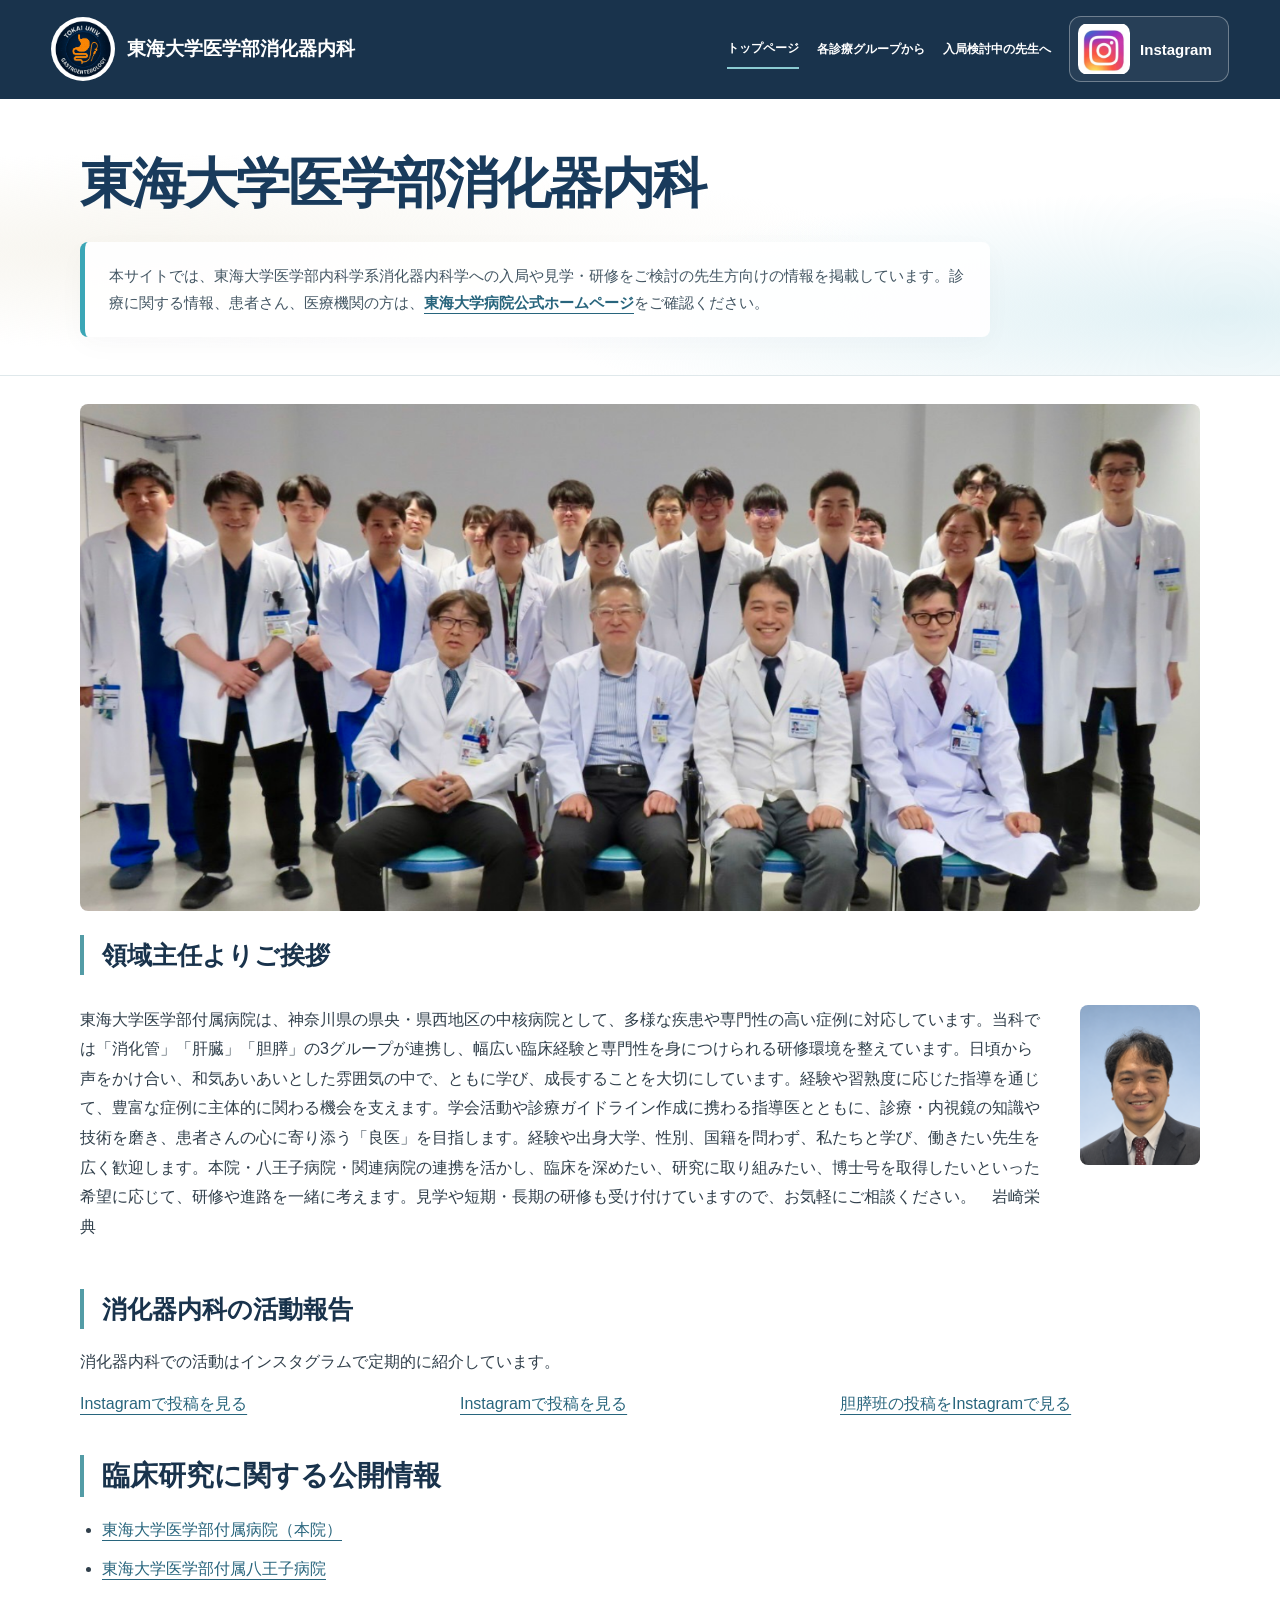
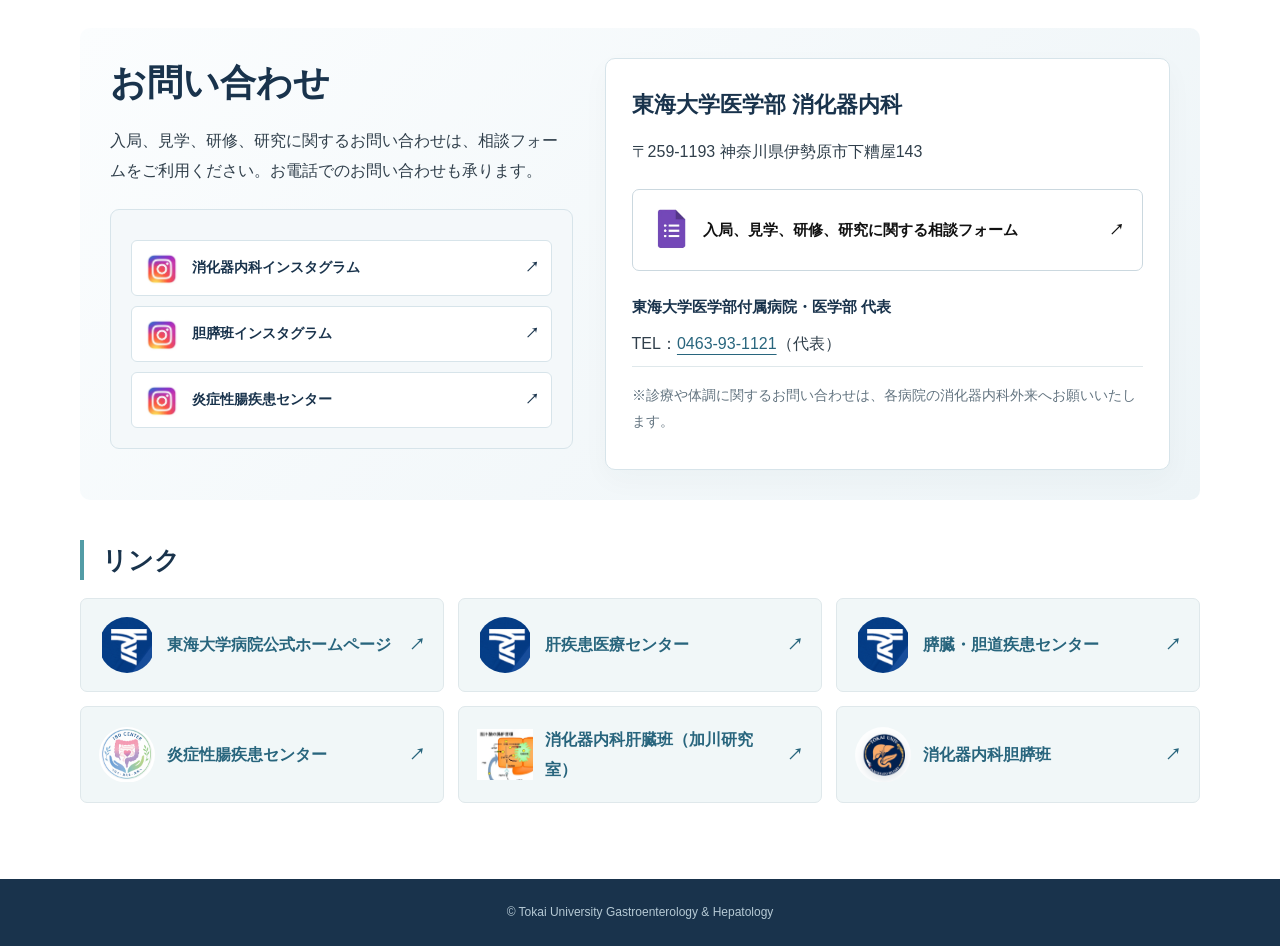
==== commit 8c58eec5: "更新する医局写真と専攻医研修案内 トップページの医局写真を更新し、専攻医向けに週間勤務例、研修先、国内外での研修機会、大学院進学コースの情報を追加・修正しました。" ====
--- a/index.html
+++ b/index.html
@@ -1,4 +1,4 @@
-<!doctype html><html lang="ja"><head><meta charset="utf-8"><meta name="viewport" content="width=device-width,initial-scale=1"><meta name="robots" content="noindex,nofollow"><title>東海大学医学部消化器内科</title><link rel="icon" type="image/png" href="assets/tokai-gastro-logo.png"><link rel="stylesheet" href="style.css?v=be6d0b6fda67"></head><body><a class="skip" href="#main">本文へ移動</a><header><div class="brand"><a class="brand-logo" href="index.html" aria-label="トップページ"><img src="assets/tokai-gastro-logo.png" alt="東海大学消化器内科のロゴ" width="64" height="64"></a><div><a href="index.html">東海大学医学部消化器内科</a></div></div><nav aria-label="メインメニュー"><a href="index.html" aria-current="page">トップページ</a><a href="groups.html" >各診療グループから</a><a href="residents.html" >入局検討中の先生へ</a><a class="instagram-top" href="https://www.instagram.com/tokai_gastro?utm_source=ig_web_button_share_sheet&amp;vrfl=ZDNlZDc0MzIxNw==" target="_blank" rel="noopener noreferrer" aria-label="消化器内科Instagram（新しいタブで開く）"><img class="instagram-icon" src="assets/instagram-icon.png" alt="" width="52" height="52"><span>Instagram</span></a></nav></header><main id="main"><section class="hero home-hero"><div class="wrap"><h1>東海大学医学部<span class="hero-title-unit">消化器内科</span></h1><div class="site-intro hero-about"><p>本サイトでは、東海大学医学部内科学系消化器内科学への入局や見学・研修をご検討の先生方向けの情報を掲載しています。診療に関する情報、患者さん、医療機関の方は、<a href="https://www.fuzoku-hosp.tokai.ac.jp/">東海大学病院公式ホームページ</a>をご確認ください。</p></div></div></section><div class="wrap body"><article><figure class="department-banner"><img src="assets/department-watercolor.png" alt="消化器内科の医局員集合写真（水彩画調）" width="2041" height="770"></figure>
+<!doctype html><html lang="ja"><head><meta charset="utf-8"><meta name="viewport" content="width=device-width,initial-scale=1"><meta name="robots" content="noindex,nofollow"><title>東海大学医学部消化器内科</title><link rel="icon" type="image/png" href="assets/tokai-gastro-logo.png"><link rel="stylesheet" href="style.css?v=be6d0b6fda67"></head><body><a class="skip" href="#main">本文へ移動</a><header><div class="brand"><a class="brand-logo" href="index.html" aria-label="トップページ"><img src="assets/tokai-gastro-logo.png" alt="東海大学消化器内科のロゴ" width="64" height="64"></a><div><a href="index.html">東海大学医学部消化器内科</a></div></div><nav aria-label="メインメニュー"><a href="index.html" aria-current="page">トップページ</a><a href="groups.html" >各診療グループから</a><a href="residents.html" >入局検討中の先生へ</a><a class="instagram-top" href="https://www.instagram.com/tokai_gastro?utm_source=ig_web_button_share_sheet&amp;vrfl=ZDNlZDc0MzIxNw==" target="_blank" rel="noopener noreferrer" aria-label="消化器内科Instagram（新しいタブで開く）"><img class="instagram-icon" src="assets/instagram-icon.png" alt="" width="52" height="52"><span>Instagram</span></a></nav></header><main id="main"><section class="hero home-hero"><div class="wrap"><h1>東海大学医学部<span class="hero-title-unit">消化器内科</span></h1><div class="site-intro hero-about"><p>本サイトでは、東海大学医学部内科学系消化器内科学への入局や見学・研修をご検討の先生方向けの情報を掲載しています。診療に関する情報、患者さん、医療機関の方は、<a href="https://www.fuzoku-hosp.tokai.ac.jp/">東海大学病院公式ホームページ</a>をご確認ください。</p></div></div></section><div class="wrap body"><article><figure class="department-banner"><img src="assets/department-original.png" alt="消化器内科の医局員集合写真" width="1614" height="730"></figure>
 <section id="about"><h2>領域主任よりご挨拶</h2>
 <div class="greeting"><div class="about-layout"><div class="about-text"><p>東海大学医学部付属病院は、神奈川県の県央・県西地区の中核病院として、多様な疾患や専門性の高い症例に対応しています。当科では「消化管」「肝臓」「胆膵」の3グループが連携し、幅広い臨床経験と専門性を身につけられる研修環境を整えています。日頃から声をかけ合い、和気あいあいとした雰囲気の中で、ともに学び、成長することを大切にしています。経験や習熟度に応じた指導を通じて、豊富な症例に主体的に関わる機会を支えます。学会活動や診療ガイドライン作成に携わる指導医とともに、診療・内視鏡の知識や技術を磨き、患者さんの心に寄り添う「良医」を目指します。経験や出身大学、性別、国籍を問わず、私たちと学び、働きたい先生を広く歓迎します。本院・八王子病院・関連病院の連携を活かし、臨床を深めたい、研究に取り組みたい、博士号を取得したいといった希望に応じて、研修や進路を一緒に考えます。見学や短期・長期の研修も受け付けていますので、お気軽にご相談ください。　岩崎栄典</p></div><figure class="about-portrait"><img src="assets/iwasaki-portrait-blue.png" alt="消化器内科 領域主任教授 岩崎栄典" width="1086" height="1448" loading="lazy"></figure></div></div>
 </section>
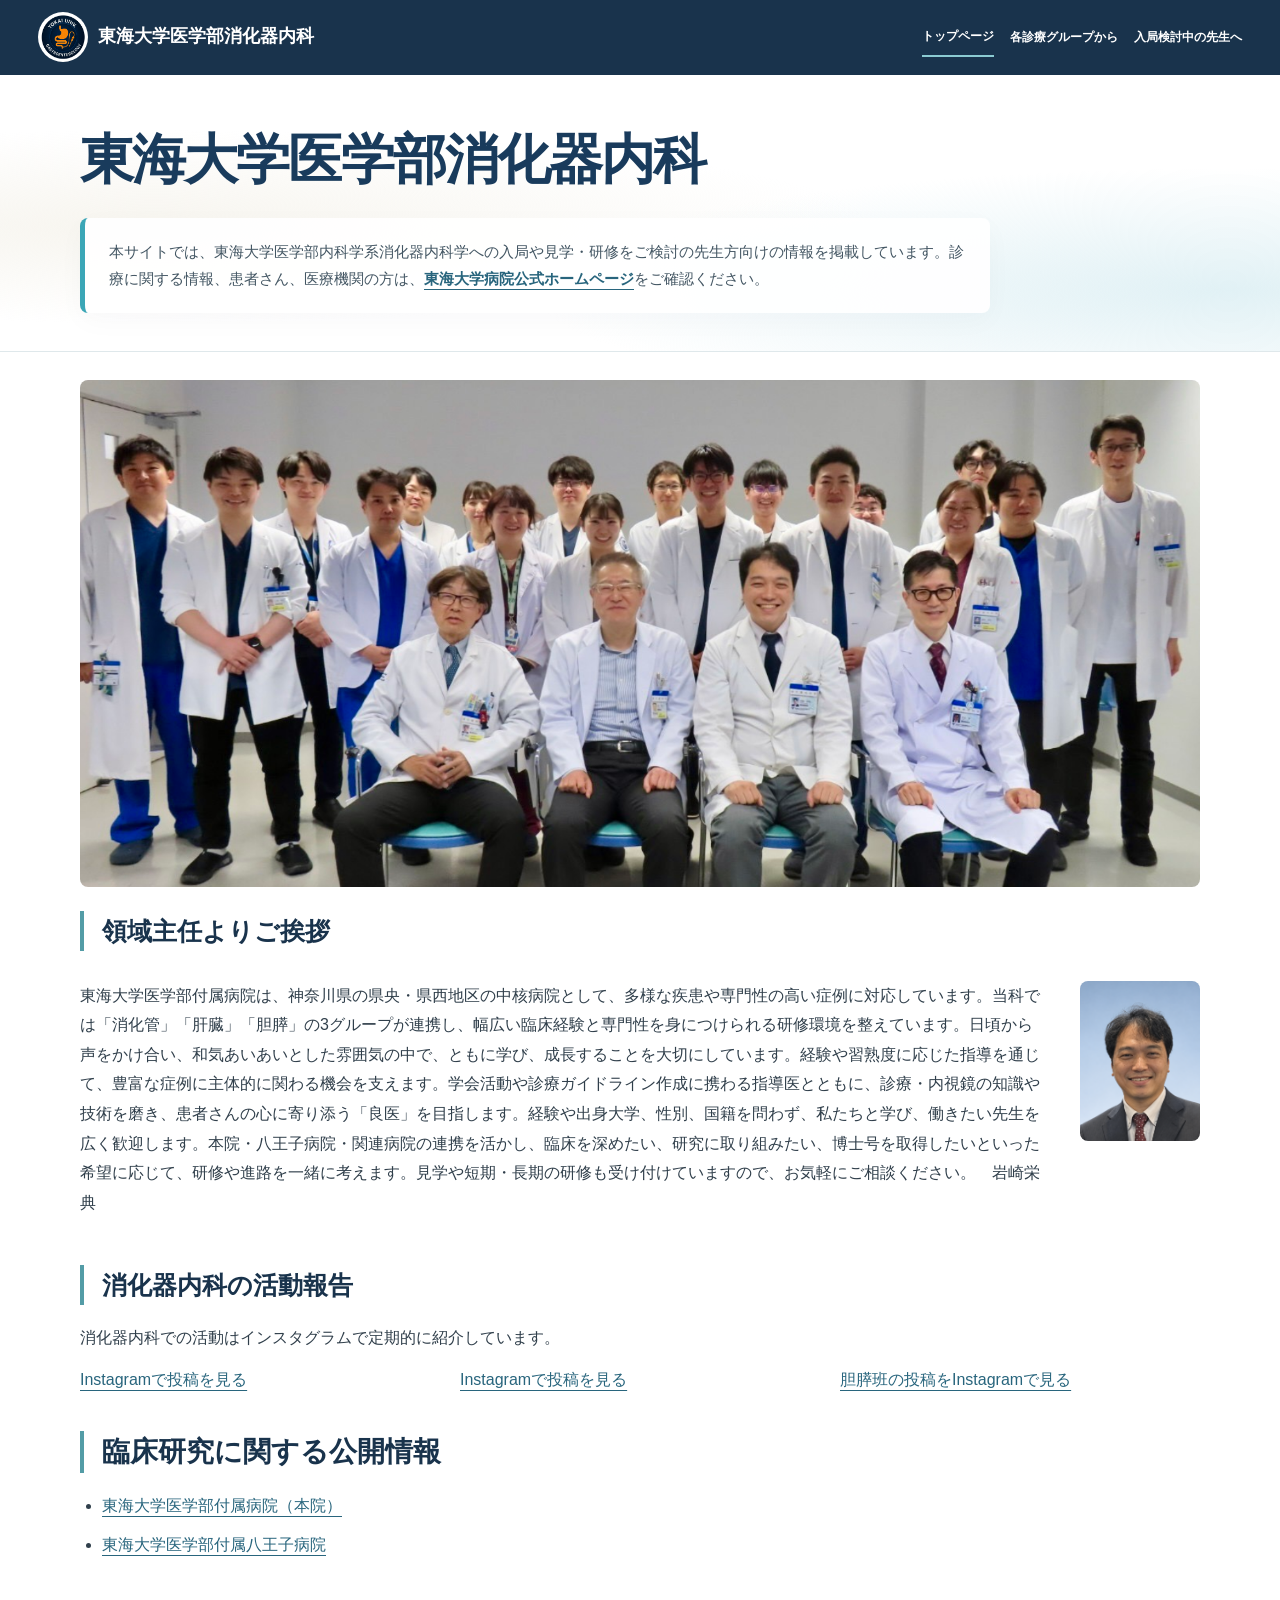
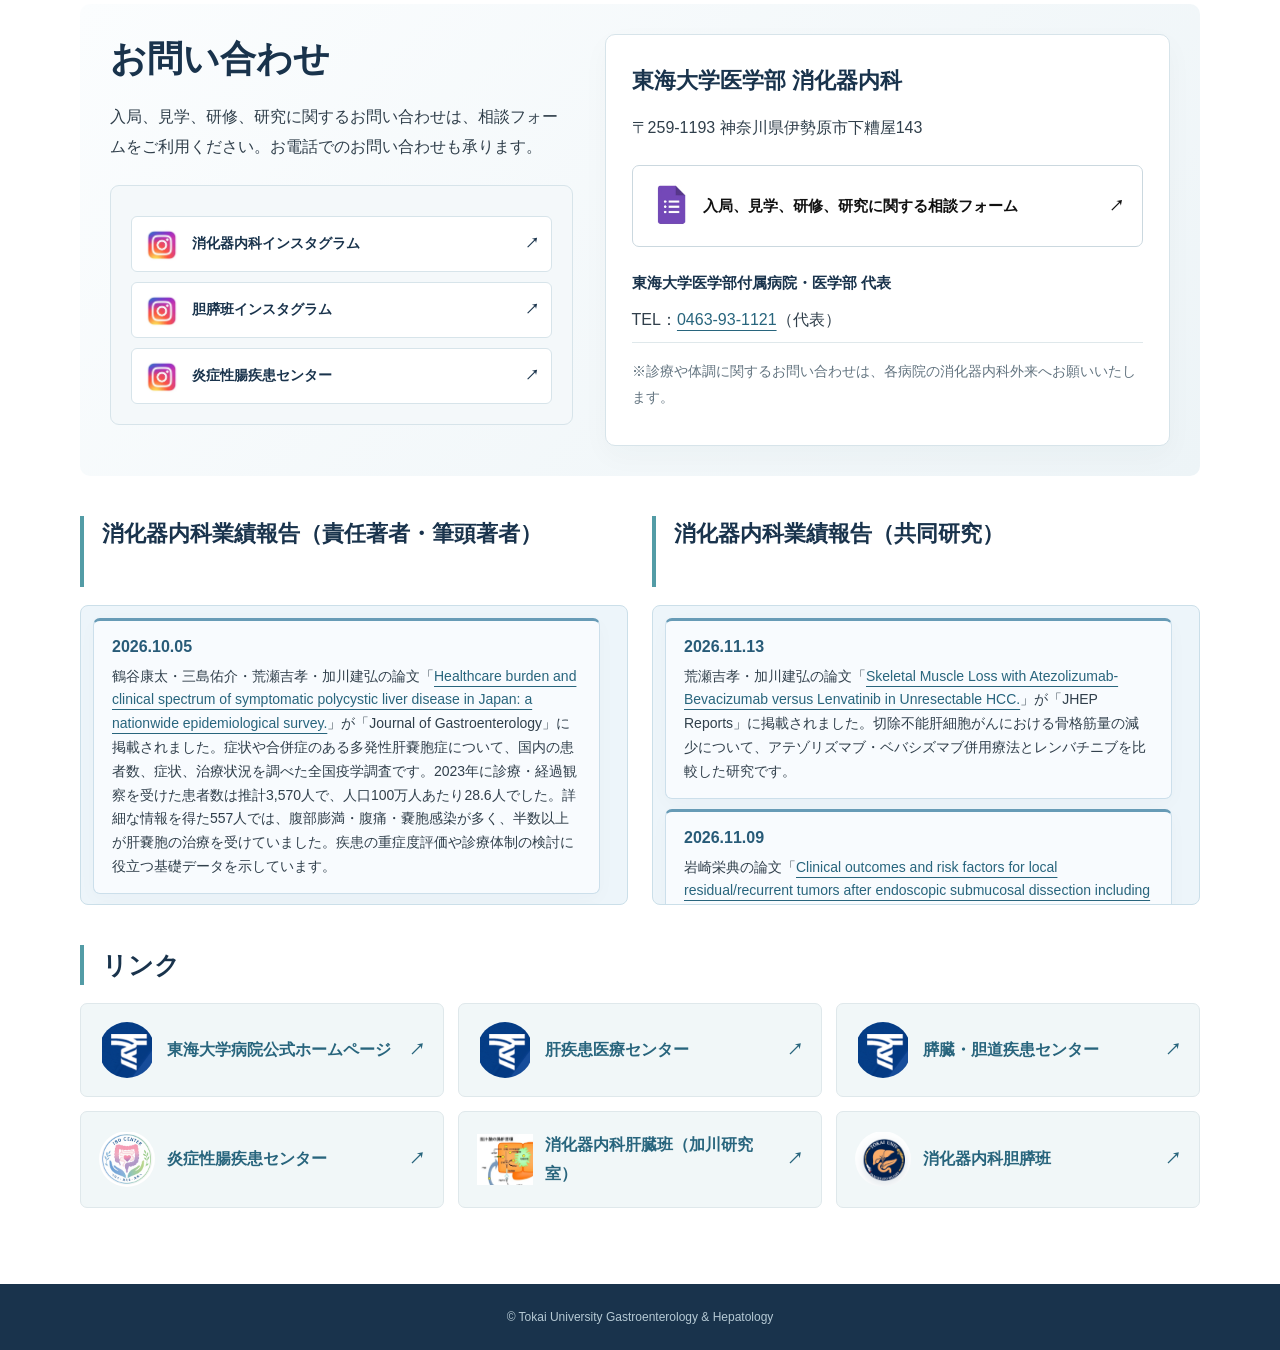
==== commit 00d7dc10: "Improve mobile navigation layout Add an accessible compact navigation toggle across pages, update th" ====
--- a/index.html
+++ b/index.html
@@ -1,4 +1,4 @@
-<!doctype html><html lang="ja"><head><meta charset="utf-8"><meta name="viewport" content="width=device-width,initial-scale=1"><meta name="robots" content="noindex,nofollow"><title>東海大学医学部消化器内科</title><link rel="icon" type="image/png" href="assets/tokai-gastro-logo.png"><link rel="stylesheet" href="style.css?v=be6d0b6fda67"></head><body><a class="skip" href="#main">本文へ移動</a><header><div class="brand"><a class="brand-logo" href="index.html" aria-label="トップページ"><img src="assets/tokai-gastro-logo.png" alt="東海大学消化器内科のロゴ" width="64" height="64"></a><div><a href="index.html">東海大学医学部消化器内科</a></div></div><nav aria-label="メインメニュー"><a href="index.html" aria-current="page">トップページ</a><a href="groups.html" >各診療グループから</a><a href="residents.html" >入局検討中の先生へ</a><a class="instagram-top" href="https://www.instagram.com/tokai_gastro?utm_source=ig_web_button_share_sheet&amp;vrfl=ZDNlZDc0MzIxNw==" target="_blank" rel="noopener noreferrer" aria-label="消化器内科Instagram（新しいタブで開く）"><img class="instagram-icon" src="assets/instagram-icon.png" alt="" width="52" height="52"><span>Instagram</span></a></nav></header><main id="main"><section class="hero home-hero"><div class="wrap"><h1>東海大学医学部<span class="hero-title-unit">消化器内科</span></h1><div class="site-intro hero-about"><p>本サイトでは、東海大学医学部内科学系消化器内科学への入局や見学・研修をご検討の先生方向けの情報を掲載しています。診療に関する情報、患者さん、医療機関の方は、<a href="https://www.fuzoku-hosp.tokai.ac.jp/">東海大学病院公式ホームページ</a>をご確認ください。</p></div></div></section><div class="wrap body"><article><figure class="department-banner"><img src="assets/department-original.png" alt="消化器内科の医局員集合写真" width="1614" height="730"></figure>
+<!doctype html><html lang="ja"><head><meta charset="utf-8"><meta name="viewport" content="width=device-width,initial-scale=1"><meta name="robots" content="noindex,nofollow"><title>東海大学医学部消化器内科</title><link rel="icon" type="image/png" href="assets/tokai-gastro-logo.png"><link rel="stylesheet" href="style.css?v=34470dfc2654"></head><body><a class="skip" href="#main">本文へ移動</a><header><div class="brand"><a class="brand-logo" href="index.html" aria-label="トップページ"><img src="assets/tokai-gastro-logo.png" alt="東海大学消化器内科のロゴ" width="64" height="64"></a><div><a href="index.html">東海大学医学部消化器内科</a></div></div><button class="menu-toggle" type="button" aria-controls="main-navigation" aria-expanded="false" aria-label="メニューを開く"><span class="menu-bars" aria-hidden="true"><span></span><span></span><span></span></span><span class="menu-label">メニュー</span></button><nav id="main-navigation" aria-label="メインメニュー"><a href="index.html" aria-current="page">トップページ</a><a href="groups.html" >各診療グループから</a><a href="residents.html" >入局検討中の先生へ</a></nav></header><main id="main"><section class="hero home-hero"><div class="wrap"><h1>東海大学医学部<span class="hero-title-unit">消化器内科</span></h1><div class="site-intro hero-about"><p>本サイトでは、東海大学医学部内科学系消化器内科学への入局や見学・研修をご検討の先生方向けの情報を掲載しています。診療に関する情報、患者さん、医療機関の方は、<a href="https://www.fuzoku-hosp.tokai.ac.jp/">東海大学病院公式ホームページ</a>をご確認ください。</p></div></div></section><div class="wrap body"><article><figure class="department-banner"><img src="assets/department-original.png" alt="消化器内科の医局員集合写真" width="1614" height="730"></figure>
 <section id="about"><h2>領域主任よりご挨拶</h2>
 <div class="greeting"><div class="about-layout"><div class="about-text"><p>東海大学医学部付属病院は、神奈川県の県央・県西地区の中核病院として、多様な疾患や専門性の高い症例に対応しています。当科では「消化管」「肝臓」「胆膵」の3グループが連携し、幅広い臨床経験と専門性を身につけられる研修環境を整えています。日頃から声をかけ合い、和気あいあいとした雰囲気の中で、ともに学び、成長することを大切にしています。経験や習熟度に応じた指導を通じて、豊富な症例に主体的に関わる機会を支えます。学会活動や診療ガイドライン作成に携わる指導医とともに、診療・内視鏡の知識や技術を磨き、患者さんの心に寄り添う「良医」を目指します。経験や出身大学、性別、国籍を問わず、私たちと学び、働きたい先生を広く歓迎します。本院・八王子病院・関連病院の連携を活かし、臨床を深めたい、研究に取り組みたい、博士号を取得したいといった希望に応じて、研修や進路を一緒に考えます。見学や短期・長期の研修も受け付けていますので、お気軽にご相談ください。　岩崎栄典</p></div><figure class="about-portrait"><img src="assets/iwasaki-portrait-blue.png" alt="消化器内科 領域主任教授 岩崎栄典" width="1086" height="1448" loading="lazy"></figure></div></div>
 </section>
@@ -7,6 +7,58 @@
 <section id="research"><h2>臨床研究に関する公開情報</h2><ul class="research-links"><li><a href="https://ctrc.med.u-tokai.ac.jp/cr/disclosure/">東海大学医学部付属病院（本院）</a></li><li><a href="https://www.hachioji-hosp.tokai.ac.jp/sinryo-annai/sinryobu/syoukaki-naika/">東海大学医学部付属八王子病院</a></li></ul></section>
 <section id="contact" class="contact-section"><div class="contact-intro"><h2>お問い合わせ</h2><p>入局、見学、研修、研究に関するお問い合わせは、相談フォームをご利用ください。お電話でのお問い合わせも承ります。</p><div class="contact-social"><a href="https://www.instagram.com/tokai_gastro?utm_source=ig_web_button_share_sheet&amp;vrfl=ZDNlZDc0MzIxNw==" target="_blank" rel="noopener noreferrer"><img class="instagram-icon" src="assets/instagram-icon.png" alt="" width="36" height="36"><span class="instagram-account">消化器内科インスタグラム</span> <span aria-hidden="true">↗</span></a><a href="https://www.instagram.com/tokai_pancreatobiliary_team?utm_source=ig_web_button_share_sheet&amp;srtk=ZDNlZDc0MzIxNw==" target="_blank" rel="noopener noreferrer"><img class="instagram-icon" src="assets/instagram-icon.png" alt="" width="36" height="36"><span class="instagram-account">胆膵班インスタグラム</span> <span aria-hidden="true">↗</span></a><a href="https://www.instagram.com/tokai.ibdcenter?utm_source=ig_web_button_share_sheet&amp;xtok=ZDNlZDc0MzIxNw==" target="_blank" rel="noopener noreferrer"><img class="instagram-icon" src="assets/instagram-icon.png" alt="" width="36" height="36"><span class="instagram-account">炎症性腸疾患センター</span> <span aria-hidden="true">↗</span></a></div></div><div class="contact-card"><h3>東海大学医学部 消化器内科</h3><p>〒259-1193 神奈川県伊勢原市下糟屋143</p><div class="consultation-form"><a class="consultation-button" href="https://forms.gle/Q8ZSNcjpSFnmdUKf8" target="_blank" rel="noopener noreferrer"><img class="consultation-icon" src="assets/consultation-form-icon.png" alt="" width="40" height="48"><span class="consultation-label">入局、見学、研修、研究に関する相談フォーム</span><span aria-hidden="true">↗</span></a></div><h4>東海大学医学部付属病院・医学部 代表</h4><p>TEL：<a href="tel:0463931121">0463-93-1121</a>（代表）</p><p class="contact-note">※診療や体調に関するお問い合わせは、各病院の消化器内科外来へお願いいたします。</p></div></section>
 
+<div class="publication-columns">
+<section id="achievements" class="report-group achievement"><h2 id="achievement-title">消化器内科業績報告（責任著者・筆頭著者）</h2><div class="report-list report-scroll" tabindex="0" role="region" aria-labelledby="achievement-title"><section class="news-card achievement-card publication-card" data-pmid="42832063"><h3><time datetime="2026-10-05">2026.10.05</time></h3><p class="publication-notice">鶴谷康太・三島佑介・荒瀬吉孝・加川建弘の論文「<a href="https://pubmed.ncbi.nlm.nih.gov/42832063/" target="_blank" rel="noopener noreferrer">Healthcare burden and clinical spectrum of symptomatic polycystic liver disease in Japan: a nationwide epidemiological survey.</a>」が「Journal of Gastroenterology」に掲載されました。症状や合併症のある多発性肝嚢胞症について、国内の患者数、症状、治療状況を調べた全国疫学調査です。2023年に診療・経過観察を受けた患者数は推計3,570人で、人口100万人あたり28.6人でした。詳細な情報を得た557人では、腹部膨満・腹痛・嚢胞感染が多く、半数以上が肝嚢胞の治療を受けていました。疾患の重症度評価や診療体制の検討に役立つ基礎データを示しています。</p></section>
+<section class="news-card achievement-card publication-card" data-pmid="42604572"><h3><time datetime="2026-08-16">2026.08.16</time></h3><p class="publication-notice">半田修の論文「<a href="https://pubmed.ncbi.nlm.nih.gov/42604572/" target="_blank" rel="noopener noreferrer">A Decade of Screening and Treating Helicobacter pylori Infection Among First-Year High School Students in Kyoto, Japan: Annual Trends in Infection, Consultation, and Eradication Success Rates (2015-2023)</a>」が「Helicobacter」に掲載されました。京都府の高校1年生を対象に、2015～2023年のピロリ菌検診と除菌治療の経過を調べた研究です。確認された感染率は4.7%から1.5%へ低下し、治療方法の変更後には高い除菌成功率が得られました。一方、陽性判定後に医療機関を受診する割合の低下も明らかとなり、若年者の検診を治療につなげる支援の重要性を示しています。</p></section>
+<section class="news-card achievement-card publication-card" data-pmid="42547339"><h3><time datetime="2026-08-03">2026.08.03</time></h3><p class="publication-notice">佐野正弥・鈴木秀和の論文「<a href="https://pubmed.ncbi.nlm.nih.gov/42547339/" target="_blank" rel="noopener noreferrer">Efficacy of deeper tissue sections for colorectal serrated polyps histologically  diagnosed as normal mucosa.</a>」が「Arab Journal of Gastroenterology」に掲載されました。内視鏡で鋸歯状ポリープが疑われたものの、病理で正常粘膜と判定された大腸病変に対し、追加の深切り切片で再評価した研究です。対象117病変のうち58病変で診断が変更され、病理切片の追加が診断の改善に役立つ可能性を示しました。変更の多くは過形成性ポリープで、SSLと再診断された病変は5病変でした。</p></section>
+<section class="news-card achievement-card publication-card" data-pmid="42634226"><h3><time datetime="2026-08">2026.08</time></h3><p class="publication-notice">岩崎栄典・川西彩の論文「<a href="https://pubmed.ncbi.nlm.nih.gov/42634226/" target="_blank" rel="noopener noreferrer">Deus Sine Machina: Which Intelligence, for Whom.</a>」が「Digestive Endoscopy」に掲載されました。内視鏡分野のAIを、医療資源の限られた地域で誰のために活用するかを論じた論考です。技術の性能だけでなく、地域ごとの疾病負担や未充足の医療ニーズを踏まえ、医療格差の縮小につながる導入と人材育成の重要性を提示しています。</p></section>
+<section class="news-card achievement-card publication-card" data-pmid="42334976"><h3><time datetime="2026-06-23">2026.06.23</time></h3><p class="publication-notice">寺邑英里香・松嶋成志・張つぼみ・伊藤裕幸・広瀬俊治・永田順子・今井仁・鈴木孝良の論文「<a href="https://pubmed.ncbi.nlm.nih.gov/42334976/" target="_blank" rel="noopener noreferrer">Restoration of Gut Microbiota Dysbiosis by a Probiotic Lactobacillus paragasseri OLL2716 in Patients Being Treated with Low-Dose Aspirin and Acid-Suppressive Agents.</a>」が「Digestion」に掲載されました。低用量アスピリンと酸分泌抑制薬を使用している患者において、乳酸菌Lactobacillus paragasseri OLL2716と腸内細菌叢の変化を検討した研究です。</p></section>
+<section class="news-card achievement-card publication-card" data-pmid="42322153"><h3><time datetime="2026-06-20">2026.06.20</time></h3><p class="publication-notice">鶴谷康太・三島佑介・荒瀬吉孝・加川建弘・広瀬俊治の論文「<a href="https://pubmed.ncbi.nlm.nih.gov/42322153/" target="_blank" rel="noopener noreferrer">Rare Variants in PFIC-Related Genes Among Adults With Intrahepatic Cholestasis.</a>」が「Hepatology Research」に掲載されました。成人の肝内胆汁うっ滞患者19人を対象に、進行性家族性肝内胆汁うっ滞症（PFIC）関連遺伝子の希少変異を調べた研究です。4人（21%）にヘテロ接合性変異を認め、いずれも薬物性肝障害と診断されていました。</p></section>
+<section class="news-card achievement-card publication-card" data-pmid="42154025"><h3><time datetime="2026-05-19">2026.05.19</time></h3><p class="publication-notice">鈴木秀和の論文「<a href="https://pubmed.ncbi.nlm.nih.gov/42154025/" target="_blank" rel="noopener noreferrer">Evolving landscape of potassium-competitive acid blockers: toward disease-specific use beyond acid suppression.</a>」が「Journal of Gastroenterology」に掲載されました。酸分泌抑制薬P-CABの、疾患に応じた使い分けと今後の展望を整理した総説です。</p></section>
+<section class="news-card achievement-card publication-card" data-pmid="41192607"><h3><time datetime="2026-05">2026.05</time></h3><p class="publication-notice">岩崎栄典の論文「<a href="https://pubmed.ncbi.nlm.nih.gov/41192607/" target="_blank" rel="noopener noreferrer">Clinical outcomes of endoscopic papillectomy for ampullary adenoma and  adenocarcinoma: a multicenter retrospective study in Japan.</a>」が「Gastrointestinal Endoscopy」に掲載されました。国内22施設の内視鏡的乳頭切除術の成績を検討した後ろ向き研究です。長期成績を解析した776人の3年累積再発率は20%で、切除断端が不明・陽性の場合は再発リスクが高くなりました。断端陰性でも再発がみられ、治療後の長期的な経過観察の重要性を示しています。</p></section>
+<section class="news-card achievement-card publication-card" data-pmid="41859807"><h3><time datetime="2026-04-20">2026.04.20</time></h3><p class="publication-notice">伊藤裕幸・小村侑司・山口徹・張つぼみ・永田順子・広瀬俊治・鈴木孝良の論文「<a href="https://pubmed.ncbi.nlm.nih.gov/41859807/" target="_blank" rel="noopener noreferrer">Treatment Outcomes of Durvalumab Combination Therapy in Patients with Biliary Tract Cancer.</a>」が「Tokai Journal of Experimental and Clinical Medicine」に掲載されました。八王子病院の胆道がん患者19人を対象に、デュルバルマブ併用療法の治療成績を検討した後ろ向き研究です。</p></section>
+<section class="news-card achievement-card publication-card" data-pmid="41902905"><h3><time datetime="2026-03-28">2026.03.28</time></h3><p class="publication-notice">半田修・鈴木秀和の論文「<a href="https://pubmed.ncbi.nlm.nih.gov/41902905/" target="_blank" rel="noopener noreferrer">Guidelines for the management of Helicobacter pylori infection in Japan: 2024 revised edition.</a>」が「Journal of Gastroenterology」に掲載されました。日本のピロリ菌感染症の診断・治療に関する2024年改訂ガイドラインを紹介した論文です。</p></section>
+<section class="news-card achievement-card publication-card" data-pmid="41846444"><h3><time datetime="2026-03-05">2026.03.05</time></h3><p class="publication-notice">鈴木秀和の論文「<a href="https://pubmed.ncbi.nlm.nih.gov/41846444/" target="_blank" rel="noopener noreferrer">Helicobacter pylori Management in Older Adults: Current Perspectives From Japan.</a>」が「Korean Journal of Helicobacter and Upper Gastrointestinal Research」に掲載されました。高齢者におけるピロリ菌診療について、日本の現状と考え方を整理した総説です。</p></section>
+<section class="news-card achievement-card publication-card" data-pmid="41420820"><h3><time datetime="2025-12-20">2025.12.20</time></h3><p class="publication-notice">鶴谷康太・加川建弘の論文「<a href="https://pubmed.ncbi.nlm.nih.gov/41420820/" target="_blank" rel="noopener noreferrer">Metabolic Vulnerability and Tamoxifen Hepatotoxicity: The Importance of Multidisciplinary Collaboration.</a>」が「Hepatology Research」に掲載されました。タモキシフェンによる肝障害について、代謝面のリスクと多職種連携の重要性を論じた論考です。</p></section>
+<section class="news-card achievement-card publication-card" data-pmid="41586340"><h3><time datetime="2025-12-10">2025.12.10</time></h3><p class="publication-notice">上田孝・鈴木秀和の論文「<a href="https://pubmed.ncbi.nlm.nih.gov/41586340/" target="_blank" rel="noopener noreferrer">Helicobacter pylori Exploit Short-Chain Fatty Acids-Induced CAPZA1 Overexpression to Emerge CD44v9-Positive Stemness.</a>」が「Gastro Hep Advances」に掲載されました。短鎖脂肪酸によるCAPZA1発現と、ピロリ菌に関連する胃上皮細胞の幹細胞様の性質を検討した基礎研究です。</p></section>
+<section class="news-card achievement-card publication-card" data-pmid="41374953"><h3><time datetime="2025-11-24">2025.11.24</time></h3><p class="publication-notice">上田孝・佐野正弥・鈴木秀和の論文「<a href="https://pubmed.ncbi.nlm.nih.gov/41374953/" target="_blank" rel="noopener noreferrer">Analysis of Risk Factors for Colorectal Cancer Associated with Ulcerative Colitis Using Machine Learning: A Retrospective Longitudinal Study Using a National Database in Japan.</a>」が「Cancers」に掲載されました。国内のデータベースと機械学習を用い、潰瘍性大腸炎に関連する大腸がんの危険因子を検討した研究です。</p></section>
+<section class="news-card achievement-card publication-card" data-pmid="41056494"><h3><time datetime="2025-10-07">2025.10.07</time></h3><p class="publication-notice">荒瀬吉孝・三島佑介・鶴谷康太・加川建弘の論文「<a href="https://pubmed.ncbi.nlm.nih.gov/41056494/" target="_blank" rel="noopener noreferrer">Denosumab versus zoledronic acid for osteoporosis treatment in patients with primary biliary cholangitis (the DELTA Study): A multicenter, non-inferiority randomized trial.</a>」が「Hepatology Communications」に掲載されました。原発性胆汁性胆管炎に伴う骨粗鬆症を対象に、デノスマブとゾレドロン酸を比較した多施設非劣性ランダム化試験です。</p></section>
+<section class="news-card achievement-card publication-card" data-pmid="41017687"><h3><time datetime="2025-09-29">2025.09.29</time></h3><p class="publication-notice">加川建弘の論文「<a href="https://pubmed.ncbi.nlm.nih.gov/41017687/" target="_blank" rel="noopener noreferrer">Identification and Characterization of Three Novel Biomarkers for Mixed/Cholestatic Drug-Induced Liver Injury.</a>」が「Hepatology Research」に掲載されました。混合型・胆汁うっ滞型の薬物性肝障害に関する、3つの新しいバイオマーカーの同定と特徴の解析を行った研究です。</p></section>
+<section class="news-card achievement-card"><h3>2025.06.17</h3>
+<p class="publication-notice">三島佑介の博士学位論文「<a href="https://pubmed.ncbi.nlm.nih.gov/40499905/" target="_blank" rel="noopener noreferrer">Liver-specific Nr1h4 deletion in mice with human-like bile acid composition causes severe liver injury</a>」が「Journal of Lipid Research」に採択されました。ヒトに近い胆汁酸の組成を持つマウスを用い、胆汁酸の代謝を調節する遺伝子Nr1h4（FXR）の働きを肝臓で失わせると、重い肝障害が生じることを示した研究です。胆汁うっ滞による肝障害の仕組みの解明や、新たな治療法の開発につながる知見です。</p>
+</section>
+<section class="news-card achievement-card publication-card" data-pmid="40880675"><h3><time datetime="2025-03-27">2025.03.27</time></h3><p class="publication-notice">伊藤裕幸・小村侑司・山口徹・張つぼみ・永田順子・広瀬俊治・鈴木孝良の論文「<a href="https://pubmed.ncbi.nlm.nih.gov/40880675/" target="_blank" rel="noopener noreferrer">Repeated Delayed Bleeding following Treatment for a Pancreatic Pseudocyst during Lumen-Apposing Metal Stent Placement: A Case Report.</a>」が「Case Reports in Gastroenterology」に掲載されました。膵仮性嚢胞に対する内視鏡治療で、管腔密着型金属ステント（LAMS）留置中に遅発性出血を繰り返した症例の報告です。</p></section>
+
+
+
+
+
+</div></section>
+<section id="collaborative-achievements" class="report-group achievement"><h2 id="collaborative-achievement-title">消化器内科業績報告（共同研究）</h2><div class="report-list report-scroll" tabindex="0" role="region" aria-labelledby="collaborative-achievement-title"><section class="news-card achievement-card publication-card" data-pmid="43025756"><h3><time datetime="2026-11-13">2026.11.13</time></h3><p class="publication-notice">荒瀬吉孝・加川建弘の論文「<a href="https://pubmed.ncbi.nlm.nih.gov/43025756/" target="_blank" rel="noopener noreferrer">Skeletal Muscle Loss with Atezolizumab-Bevacizumab versus Lenvatinib in Unresectable HCC.</a>」が「JHEP Reports」に掲載されました。切除不能肝細胞がんにおける骨格筋量の減少について、アテゾリズマブ・ベバシズマブ併用療法とレンバチニブを比較した研究です。</p></section>
+<section class="news-card achievement-card publication-card" data-pmid="42648706"><h3><time datetime="2026-11-09">2026.11.09</time></h3><p class="publication-notice">岩崎栄典の論文「<a href="https://pubmed.ncbi.nlm.nih.gov/42648706/" target="_blank" rel="noopener noreferrer">Clinical outcomes and risk factors for local residual/recurrent tumors after endoscopic submucosal dissection including major papilla for laterally spreading ampullary tumors.</a>」が「Endoscopy」に掲載されました。側方進展型乳頭部腫瘍に対する、主乳頭を含む内視鏡的粘膜下層剝離術の治療成績と、局所遺残・再発の危険因子を検討した研究です。</p></section>
+<section class="news-card achievement-card publication-card" data-pmid="42758454"><h3><time datetime="2026-09-18">2026.09.18</time></h3><p class="publication-notice">永田順子・広瀬俊治・伊藤裕幸・鈴木孝良の論文「<a href="https://pubmed.ncbi.nlm.nih.gov/42758454/" target="_blank" rel="noopener noreferrer">Selective endoscopic nasobiliary drainage to determine the resection range for intraductal papillary neoplasm of the bile duct with an initially indeterminate primary site.</a>」が「Clinical Journal of Gastroenterology」に掲載されました。八王子病院の消化器外科との共同研究です。原発部位の判断が難しい胆管内乳頭状腫瘍に対して、選択的な内視鏡的経鼻胆道ドレナージを切除範囲の決定に用いた症例を報告しています。</p></section>
+<section class="news-card achievement-card publication-card" data-pmid="42716250"><h3><time datetime="2026-09-09">2026.09.09</time></h3><p class="publication-notice">岩崎栄典の論文「<a href="https://pubmed.ncbi.nlm.nih.gov/42716250/" target="_blank" rel="noopener noreferrer">A novel combination therapy of endoscopic submucosal dissection including the papilla and intraductal radiofrequency ablation (with video).</a>」が「Gastrointestinal Endoscopy」に掲載されました。乳頭部を含む内視鏡的粘膜下層剝離術と、胆管内ラジオ波焼灼療法を組み合わせた治療法を、動画とともに紹介した報告です。</p></section>
+<section class="news-card achievement-card publication-card" data-pmid="42904019"><h3><time datetime="2026-09-01">2026.09.01</time></h3><p class="publication-notice">鈴木秀和の論文「<a href="https://pubmed.ncbi.nlm.nih.gov/42904019/" target="_blank" rel="noopener noreferrer">Biopsy-Confirmed Serofrequency of Celiac Disease among Patients with Disorders of Gut-Brain Interaction in Japan: A Multicenter Cross-Sectional Cohort Study.</a>」が「Inflamm Intest Dis」に掲載されました。日本の脳腸相関異常症患者を対象に、セリアック病の頻度を検討した多施設共同研究です。</p></section>
+<section class="news-card achievement-card publication-card" data-pmid="42663077"><h3><time datetime="2026-08-28">2026.08.28</time></h3><p class="publication-notice">鈴木秀和の論文「<a href="https://pubmed.ncbi.nlm.nih.gov/42663077/" target="_blank" rel="noopener noreferrer">Asian Neurogastroenterology and Motility Association and Asia-Pacific Association of Gastroenterology Chronic Constipation Consensus 2026.</a>」が「J Neurogastroenterol Motil」に掲載されました。アジア太平洋地域における慢性便秘の診療について、専門家による合意と推奨をまとめた報告です。</p></section>
+<section class="news-card achievement-card publication-card" data-pmid="42650015"><h3><time datetime="2026-08-20">2026.08.20</time></h3><p class="publication-notice">鶴谷康太・加川建弘の論文「<a href="https://pubmed.ncbi.nlm.nih.gov/42650015/" target="_blank" rel="noopener noreferrer">Nivolumab Plus Ipilimumab for Unresectable Hepatocellular Carcinoma in Early Real-World Clinical Practice: A Multicenter Analysis of Efficacy and Safety.</a>」が「Cancers」に掲載されました。切除不能肝細胞がんに対するニボルマブ・イピリムマブ併用療法の有効性と安全性を、導入初期の実臨床で検討した多施設研究です。</p></section>
+<section class="news-card achievement-card publication-card" data-pmid="42324356"><h3><time datetime="2026-06-21">2026.06.21</time></h3><p class="publication-notice">鈴木秀和の論文「<a href="https://pubmed.ncbi.nlm.nih.gov/42324356/" target="_blank" rel="noopener noreferrer">Methods to build and maintain effective clinician-patient relationships for adults with disorders of gut-brain interaction (DGBI): a systematic review.</a>」が「J Gastroenterol」に掲載されました。脳腸相関異常症の成人患者と医療者が良好な関係を築き、維持する方法を整理した系統的レビューです。</p></section>
+<section class="news-card achievement-card publication-card" data-pmid="42310251"><h3><time datetime="2026-06-17">2026.06.17</time></h3><p class="publication-notice">鈴木秀和の論文「<a href="https://pubmed.ncbi.nlm.nih.gov/42310251/" target="_blank" rel="noopener noreferrer">Review Article: Implementation Challenges in Helicobacter pylori Management: Bridging Evidence and Real-World Practice.</a>」が「Aliment Pharmacol Ther」に掲載されました。ピロリ菌診療の科学的根拠を実際の診療に活かすうえでの課題を整理した総説です。</p></section>
+<section class="news-card achievement-card publication-card" data-pmid="42142272"><h3><time datetime="2026-05-16">2026.05.16</time></h3><p class="publication-notice">鈴木秀和の論文「<a href="https://pubmed.ncbi.nlm.nih.gov/42142272/" target="_blank" rel="noopener noreferrer">Mechanism analysis of transgene expression induced by chitosan/hyaluronic acid nanoparticles in CD44v9/RHAMM co-expressed gastric cancer cells: contribution of hyaluronic acid to RHAMM-mediated intracellular transport.</a>」が「Glycoconj J」に掲載されました。胃がん細胞を対象に、キトサン・ヒアルロン酸ナノ粒子による遺伝子導入と細胞内輸送の仕組みを検討した基礎研究です。</p></section>
+<section class="news-card achievement-card publication-card" data-pmid="42495668"><h3><time datetime="2026-05-07">2026.05.07</time></h3><p class="publication-notice">岩崎栄典の論文「<a href="https://pubmed.ncbi.nlm.nih.gov/42495668/" target="_blank" rel="noopener noreferrer">Pancreatic Atrophy: A Narrative Review and Surgical Interpretation.</a>」が「Annals of Gastroenterological Surgery」に掲載されました。膵萎縮について、既存の知見と外科診療における意義を整理した総説です。</p></section>
+<section class="news-card achievement-card publication-card" data-pmid="41841607"><h3><time datetime="2026-03-17">2026.03.17</time></h3><p class="publication-notice">鈴木秀和・佐野正弥・上田孝の論文「<a href="https://pubmed.ncbi.nlm.nih.gov/41841607/" target="_blank" rel="noopener noreferrer">Symptom Patterns Outside the Rome IV Consensus in Eastern and Western Patients With a Disorder of Gut-Brain Interaction.</a>」が「Am J Gastroenterol」に掲載されました。東洋と西洋の脳腸相関異常症患者における、Rome IVの枠組みに収まらない症状のパターンを検討した国際共同研究です。</p></section>
+<section class="news-card achievement-card publication-card" data-pmid="41057234"><h3><time datetime="2026-03-06">2026.03.06</time></h3><p class="publication-notice">鈴木秀和の論文「<a href="https://pubmed.ncbi.nlm.nih.gov/41057234/" target="_blank" rel="noopener noreferrer">Asian Pacific Association of Gastroenterology task force recommendations on surveillance for Helicobacter pylori associated gastric premalignant conditions.</a>」が「Gut」に掲載されました。ピロリ菌に関連する胃の前がん病変の経過観察について、アジア太平洋地域の専門家による推奨をまとめた報告です。</p></section>
+<section class="news-card achievement-card publication-card" data-pmid="41706260"><h3><time datetime="2026-02-18">2026.02.18</time></h3><p class="publication-notice">半田修の論文「<a href="https://pubmed.ncbi.nlm.nih.gov/41706260/" target="_blank" rel="noopener noreferrer">Metagenomic analysis of the intragastric and oral microbiome associated with gastric carcinogenesis after Helicobacter pylori eradication.</a>」が「Gastric Cancer」に掲載されました。ピロリ菌除菌後の胃がんと、胃内・口腔内の細菌叢との関連を検討した研究です。</p></section>
+<section class="news-card achievement-card publication-card" data-pmid="41713705"><h3><time datetime="2026-02-17">2026.02.17</time></h3><p class="publication-notice">鈴木秀和の論文「<a href="https://pubmed.ncbi.nlm.nih.gov/41713705/" target="_blank" rel="noopener noreferrer">Gastroduodenal Disorders.</a>」が「Gastroenterology」に掲載されました。胃・十二指腸の疾患について整理した総説です。</p></section>
+<section class="news-card achievement-card publication-card" data-pmid="41656163"><h3><time datetime="2026-02-08">2026.02.08</time></h3><p class="publication-notice">鈴木秀和の論文「<a href="https://pubmed.ncbi.nlm.nih.gov/41656163/" target="_blank" rel="noopener noreferrer">Second Asian Consensus Report on Functional Dyspepsia (2025): Updated Recommendations.</a>」が「J Gastroenterol Hepatol」に掲載されました。機能性ディスペプシアについて、アジアの専門家による推奨を更新したコンセンサス報告です。</p></section>
+<section class="news-card achievement-card publication-card" data-pmid="41489428"><h3><time datetime="2026-01-02">2026.01.02</time></h3><p class="publication-notice">岩崎栄典の論文「<a href="https://pubmed.ncbi.nlm.nih.gov/41489428/" target="_blank" rel="noopener noreferrer">Recombinant Human Soluble Thrombomodulin and In-Hospital Mortality in Acute Pancreatitis With Disseminated Intravascular Coagulation: A Japanese Nationwide Study.</a>」が「Critical Care Medicine」に掲載されました。播種性血管内凝固（DIC）を伴う急性膵炎において、遺伝子組換えヒト可溶性トロンボモジュリンの使用と院内死亡との関連を検討した国内の全国規模の研究です。</p></section>
+<section class="news-card achievement-card publication-card" data-pmid="41261564"><h3><time datetime="2025-11-20">2025.11.20</time></h3><p class="publication-notice">鈴木秀和の論文「<a href="https://pubmed.ncbi.nlm.nih.gov/41261564/" target="_blank" rel="noopener noreferrer">Bali Chronic Constipation Roundtable Report: Chronic Constipation Management in Asia.</a>」が「J Neurogastroenterol Motil」に掲載されました。アジアにおける慢性便秘の診療をテーマに、専門家の議論をまとめた報告です。</p></section>
+<section class="news-card achievement-card publication-card" data-pmid="41250999"><h3><time datetime="2025-11-18">2025.11.18</time></h3><p class="publication-notice">加川建弘の論文「<a href="https://pubmed.ncbi.nlm.nih.gov/41250999/" target="_blank" rel="noopener noreferrer">Validation of Liquid Biopsy Using a Methylated SEPT9 Assay and Integrated Index for Detecting Hepatocellular Carcinoma.</a>」が「Hepatology Research」に掲載されました。肝細胞がんの検出に向け、メチル化SEPT9測定と統合指標を用いたリキッドバイオプシーを検証した研究です。</p></section>
+<section class="news-card achievement-card publication-card" data-pmid="41246144"><h3><time datetime="2025-11-11">2025.11.11</time></h3><p class="publication-notice">岩崎栄典の論文「<a href="https://pubmed.ncbi.nlm.nih.gov/41246144/" target="_blank" rel="noopener noreferrer">Biliary stents reshape the bile microbiome in the absence of cholangitis.</a>」が「Endoscopy International Open」に掲載されました。胆管炎を認めない状況で、胆道ステントと胆汁中の細菌叢の変化との関連を検討した研究です。</p></section>
+<section class="news-card achievement-card publication-card" data-pmid="41191538"><h3><time datetime="2025-11-05">2025.11.05</time></h3><p class="publication-notice">半田修の論文「<a href="https://pubmed.ncbi.nlm.nih.gov/41191538/" target="_blank" rel="noopener noreferrer">Questionnaire Survey on the Current Status of Advanced Therapy for Inflammatory Bowel Disease in Asia.</a>」が「Digestion」に掲載されました。アジアにおける炎症性腸疾患の先進的治療の実施状況を、質問票を用いて調査した研究です。</p></section>
+<section class="news-card achievement-card publication-card" data-pmid="41148248"><h3><time datetime="2025-10-28">2025.10.28</time></h3><p class="publication-notice">岩崎栄典の論文「<a href="https://pubmed.ncbi.nlm.nih.gov/41148248/" target="_blank" rel="noopener noreferrer">Clinical manifestations of immunoglobulin G4-related gastrointestinal disease: a nationwide multicenter retrospective study.</a>」が「Journal of Gastroenterology」に掲載されました。IgG4関連消化管疾患の臨床像を検討した、全国多施設の後ろ向き研究です。</p></section>
+<section class="news-card achievement-card publication-card" data-pmid="41045462"><h3><time datetime="2025-10-04">2025.10.04</time></h3><p class="publication-notice">加川建弘の論文「<a href="https://pubmed.ncbi.nlm.nih.gov/41045462/" target="_blank" rel="noopener noreferrer">Employment Status of Patients With Liver Disease: A Nationwide Questionnaire Survey in Japan.</a>」が「Hepatology Research」に掲載されました。国内の肝疾患患者の就労状況を、全国規模の質問票調査で検討した研究です。</p></section>
+<section class="news-card achievement-card publication-card" data-pmid="41008747"><h3><time datetime="2025-09-18">2025.09.18</time></h3><p class="publication-notice">半田修の論文「<a href="https://pubmed.ncbi.nlm.nih.gov/41008747/" target="_blank" rel="noopener noreferrer">Kyoto Classification-Based Predictive Factors Associated with the Development of Gastric Cancer After Helicobacter pylori Eradication: A Prospective Multicenter Observational Study.</a>」が「Diagnostics」に掲載されました。胃炎の京都分類に基づき、ピロリ菌除菌後の胃がん発症に関連する予測因子を検討した前向き多施設観察研究です。</p></section></div></section>
+</div>
 <section id="lab-links"><h2>リンク</h2><div class="lab-links">
 <a href="https://www.fuzoku-hosp.tokai.ac.jp/"><span class="lab-link-label"><img class="lab-link-icon" src="assets/tokai-hospital-link-icon.png" alt="" width="56" height="56">東海大学病院公式ホームページ</span><span aria-hidden="true">↗</span></a>
 <a href="https://www.fuzoku-hosp.tokai.ac.jp/service/kanshikkan/"><span class="lab-link-label"><img class="lab-link-icon" src="assets/tokai-hospital-link-icon.png" alt="" width="56" height="56">肝疾患医療センター</span><span aria-hidden="true">↗</span></a>
@@ -15,4 +67,16 @@
 <a href="https://www.kagawa-lab.com/"><span class="lab-link-label"><img class="lab-link-icon lab-link-diagram" src="assets/kagawa-lab.png" alt="" width="56" height="56">消化器内科肝臓班（加川研究室）</span><span aria-hidden="true">↗</span></a>
 <a href="https://iwaiwa2007-cmyk.github.io/tokaihbp-hp/"><span class="lab-link-label"><img class="lab-link-icon" src="assets/pancreatobiliary-logo.png" alt="" width="56" height="56">消化器内科胆膵班</span><span aria-hidden="true">↗</span></a>
 </div></section>
-</article></div></main><footer><div class="wrap"><p class="copyright">© Tokai University Gastroenterology &amp; Hepatology</p></div></footer></body></html>+</article></div></main><footer><div class="wrap"><p class="copyright">© Tokai University Gastroenterology &amp; Hepatology</p></div></footer><script>(() => {
+ const header = document.querySelector('header');
+ const button = header.querySelector('.menu-toggle');
+ const nav = header.querySelector('#main-navigation');
+ const narrow = window.matchMedia('(max-width: 820px)');
+ const setOpen = (open) => { button.setAttribute('aria-expanded', String(open)); button.setAttribute('aria-label', open ? 'メニューを閉じる' : 'メニューを開く'); header.classList.toggle('menu-open', open); };
+ header.classList.add('navigation-ready');
+ button.addEventListener('click', () => setOpen(button.getAttribute('aria-expanded') !== 'true'));
+ nav.addEventListener('click', (event) => { if (event.target.closest('a')) setOpen(false); });
+ document.addEventListener('keydown', (event) => { if (event.key === 'Escape' && button.getAttribute('aria-expanded') === 'true') { setOpen(false); button.focus(); } });
+ document.addEventListener('click', (event) => { if (!header.contains(event.target)) setOpen(false); });
+ narrow.addEventListener('change', () => setOpen(false));
+})();</script></body></html>
--- a/style.css
+++ b/style.css
@@ -205,3 +205,69 @@
 .publication-columns>section>h2{font-size:22px;margin-top:0;min-height:3.2em}
 .publication-columns #collaborative-achievements{margin-top:0}
 @media(max-width:750px){.publication-columns{grid-template-columns:1fr;gap:32px}.publication-columns>section>h2{min-height:0}}
+
+/* Compact navigation on phones and narrow windows. */
+.menu-toggle{display:none}
+@media(max-width:820px){
+ header{display:flex;flex-wrap:wrap;align-items:center;justify-content:space-between;gap:12px}
+ header .brand{min-width:0;flex:1;gap:10px}
+ header .brand>div>a{font-size:clamp(13px,2.5vw,19px);line-height:1.5}
+ header .brand-logo img{width:48px;height:48px}
+ header.navigation-ready .menu-toggle{display:flex;flex-direction:column;align-items:center;justify-content:center;gap:5px;width:56px;min-height:54px;padding:8px;color:#fff;background:#ffffff10;border:1px solid #ffffff66;border-radius:7px;cursor:pointer;flex-shrink:0}
+ .menu-bars{display:flex;flex-direction:column;gap:5px;width:24px}
+ .menu-bars>span{display:block;height:2px;width:24px;background:currentColor}
+ .menu-label{font-size:10px;line-height:1.2}
+ .menu-toggle:focus-visible{outline:3px solid #8bcbd2;outline-offset:3px}
+ header #main-navigation{flex-basis:100%;width:100%;margin:0;padding-top:12px;display:grid;grid-template-columns:1fr;gap:8px}
+ header.navigation-ready #main-navigation{display:none}
+ header.navigation-ready.menu-open #main-navigation{display:grid}
+ header #main-navigation>a{display:flex;justify-content:flex-start;align-items:center;min-height:48px;padding:12px 16px;border:1px solid #ffffff40;border-radius:6px;font-size:15px;text-align:left}
+ header #main-navigation>a[aria-current]{background:#ffffff14;border-color:#8bcbd2}
+ header #main-navigation .instagram-top{grid-column:auto;min-height:54px;padding:8px 16px}
+ header #main-navigation .instagram-icon{width:36px;height:36px}
+}
+
+/* Slim header and plain mobile navigation. */
+header{padding:12px 3%;gap:18px;flex-wrap:nowrap}
+header .brand{gap:10px}
+header .brand-logo img{width:50px;height:50px}
+header .brand>div>a{font-size:18px;white-space:nowrap}
+header nav{gap:16px;margin-top:0;flex-wrap:nowrap}
+header nav>a{font-size:12px;white-space:nowrap}
+header nav .instagram-top{min-height:44px;padding:4px 8px;gap:7px;border:0;background:transparent}
+header nav .instagram-top .instagram-icon{width:34px;height:34px}
+header nav .instagram-top span{font-size:12px}
+@media(min-width:821px) and (max-width:1050px){
+ header{gap:12px;padding-inline:2%}
+ header .brand>div>a{font-size:16px}
+ header .brand-logo img{width:42px;height:42px}
+ header nav{gap:12px}
+ header nav>a{font-size:11px}
+ header nav .instagram-top span{display:none}
+}
+@media(max-width:820px){
+ header{flex-wrap:wrap;padding:10px 5%;gap:8px}
+ header .brand>div>a{font-size:clamp(12px,3.2vw,17px);white-space:normal}
+ header .brand-logo img{width:40px;height:40px}
+ header.navigation-ready .menu-toggle{width:42px;min-height:42px;padding:8px;border:0;border-radius:4px;background:transparent}
+ .menu-toggle .menu-label{display:none}
+ header #main-navigation{padding:4px 0 0;gap:0;border-top:1px solid #ffffff30}
+ header #main-navigation>a{min-height:42px;padding:9px 2px;border:0;border-radius:0;font-size:14px;font-weight:400;background:transparent}
+ header #main-navigation>a[aria-current]{background:transparent;border:0;color:#a9dce1}
+ header #main-navigation .instagram-top{min-height:42px;padding:9px 2px;gap:8px;background:transparent;border:0}
+ header #main-navigation .instagram-icon{width:22px;height:22px}
+ header #main-navigation .instagram-top span{font-size:14px;font-weight:400}
+}
+
+/* Dropdown anchored beneath the menu button. */
+@media(max-width:820px){
+ header{position:relative;overflow:visible;z-index:20}
+ header #main-navigation{position:absolute;top:calc(100% - 2px);right:5%;width:min(260px,90vw);padding:7px 0;margin:0;background:#fff;border:1px solid #d9e4e9;border-radius:8px;box-shadow:0 10px 28px #19334c26;gap:0;z-index:30}
+ header #main-navigation>a{color:#19334c;min-height:44px;padding:10px 18px;border:0;font-size:14px;line-height:1.6;text-align:left;background:transparent}
+ header #main-navigation>a[aria-current]{color:#216c79;background:#edf6f7;border:0}
+ header #main-navigation>a:hover{color:#19334c;background:#f0f5f8}
+ header #main-navigation>a:focus-visible{outline:2px solid #539ca6;outline-offset:-3px}
+ header.navigation-ready.menu-open #main-navigation{animation:menu-dropdown-in .15s ease-out;transform-origin:top right}
+}
+@keyframes menu-dropdown-in{from{opacity:0;transform:translateY(-5px)}to{opacity:1;transform:translateY(0)}}
+@media(prefers-reduced-motion:reduce){header.navigation-ready.menu-open #main-navigation{animation:none}}
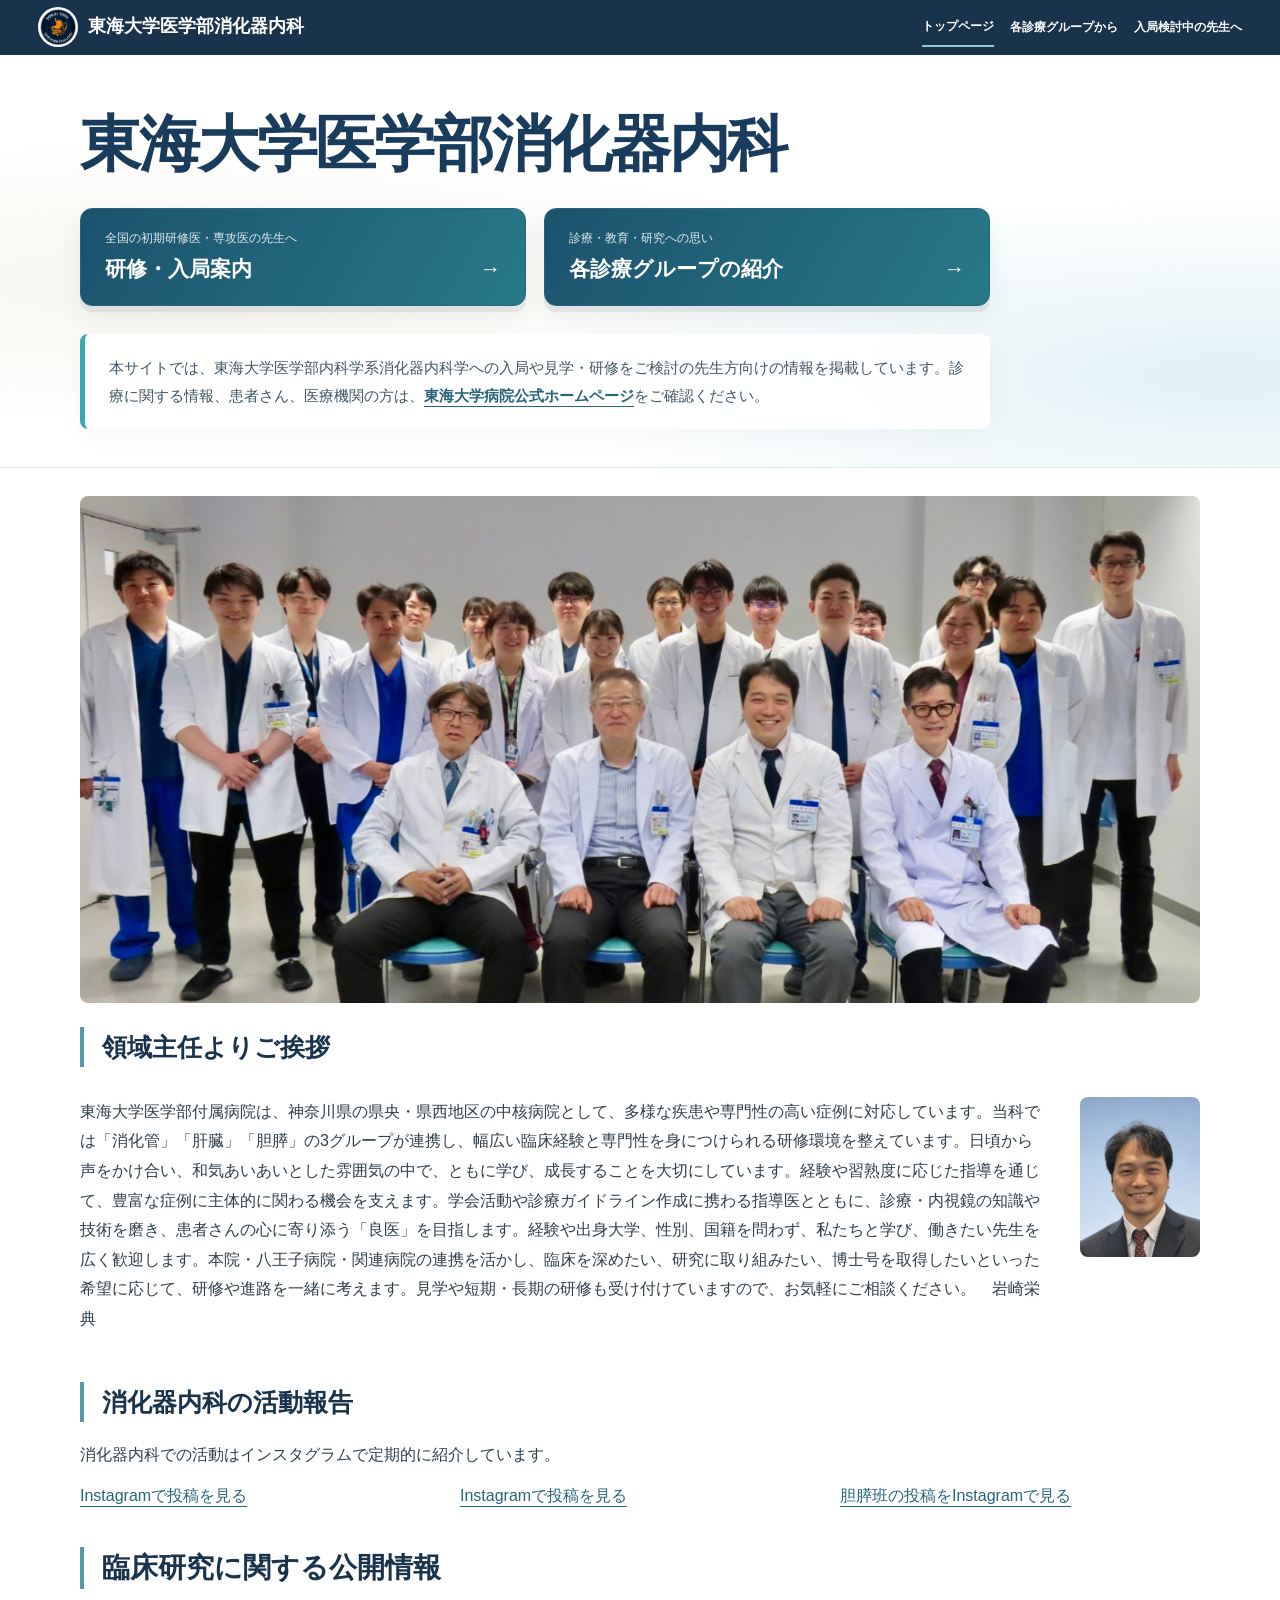
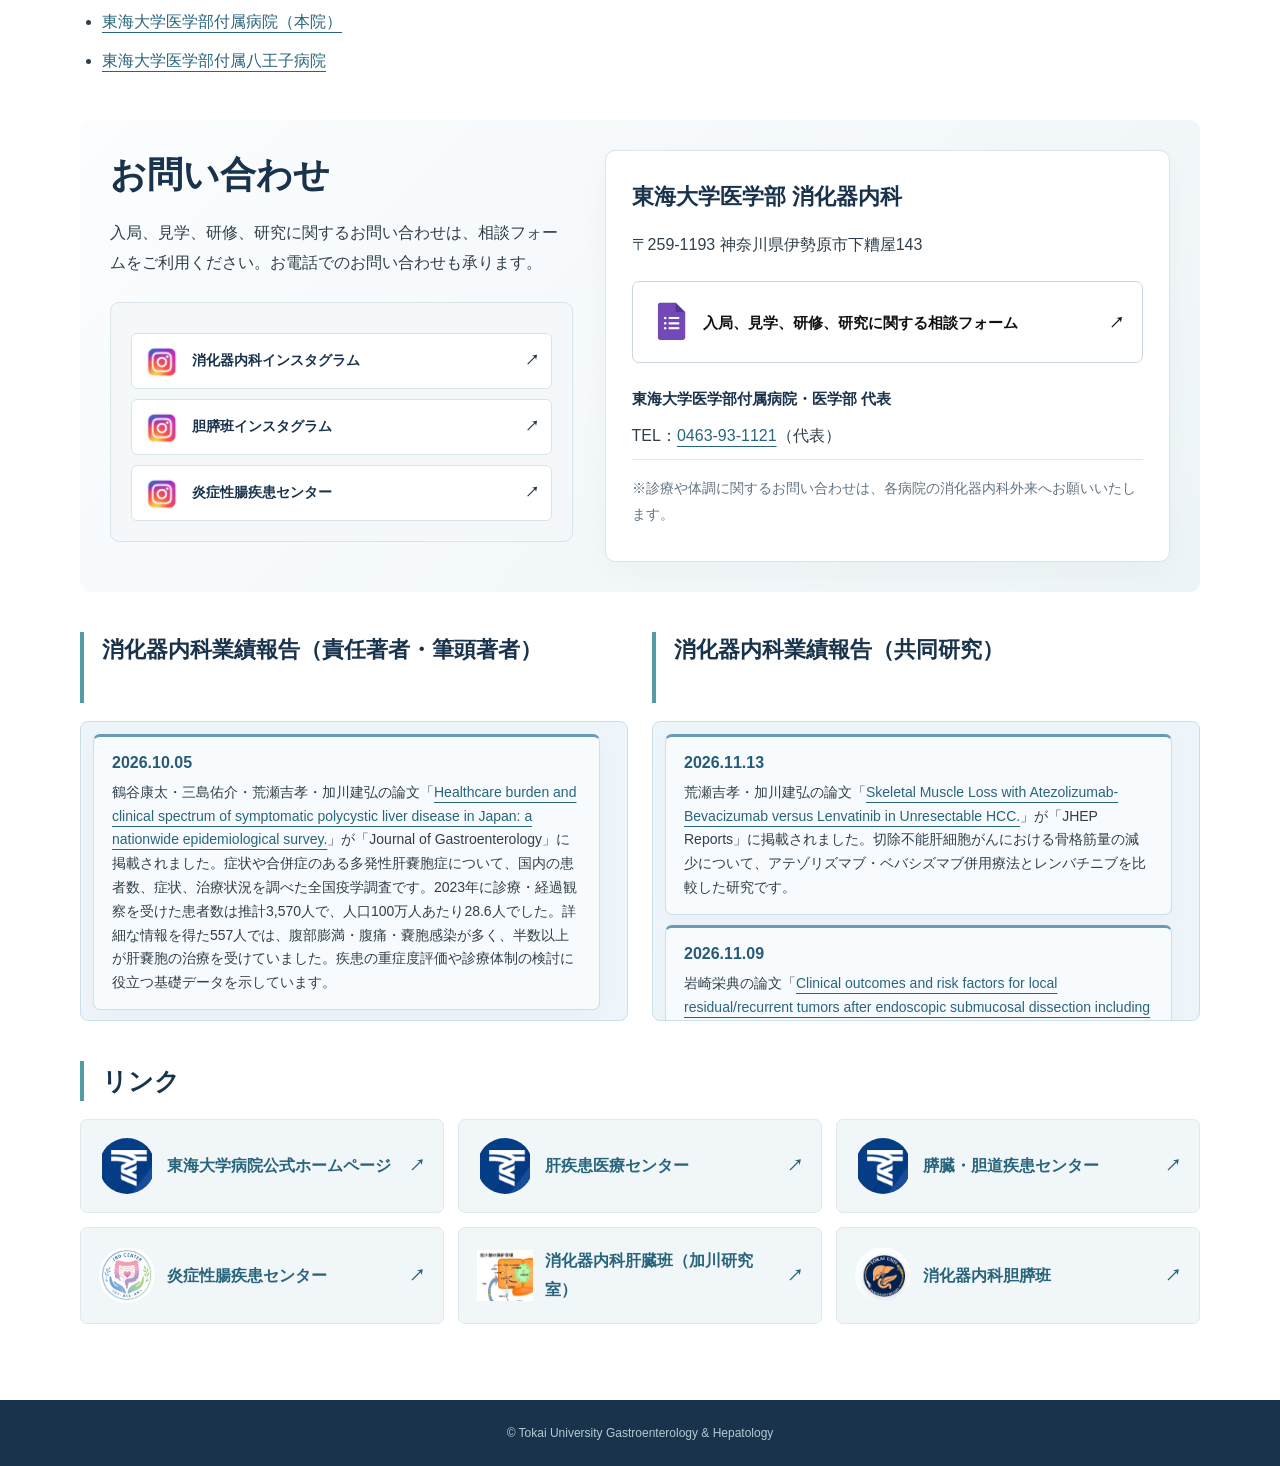
==== commit 5906b486: "Add prominent homepage navigation cards Add direct links to training information and clinical group " ====
--- a/index.html
+++ b/index.html
@@ -1,4 +1,4 @@
-<!doctype html><html lang="ja"><head><meta charset="utf-8"><meta name="viewport" content="width=device-width,initial-scale=1"><meta name="robots" content="noindex,nofollow"><title>東海大学医学部消化器内科</title><link rel="icon" type="image/png" href="assets/tokai-gastro-logo.png"><link rel="stylesheet" href="style.css?v=34470dfc2654"></head><body><a class="skip" href="#main">本文へ移動</a><header><div class="brand"><a class="brand-logo" href="index.html" aria-label="トップページ"><img src="assets/tokai-gastro-logo.png" alt="東海大学消化器内科のロゴ" width="64" height="64"></a><div><a href="index.html">東海大学医学部消化器内科</a></div></div><button class="menu-toggle" type="button" aria-controls="main-navigation" aria-expanded="false" aria-label="メニューを開く"><span class="menu-bars" aria-hidden="true"><span></span><span></span><span></span></span><span class="menu-label">メニュー</span></button><nav id="main-navigation" aria-label="メインメニュー"><a href="index.html" aria-current="page">トップページ</a><a href="groups.html" >各診療グループから</a><a href="residents.html" >入局検討中の先生へ</a></nav></header><main id="main"><section class="hero home-hero"><div class="wrap"><h1>東海大学医学部<span class="hero-title-unit">消化器内科</span></h1><div class="site-intro hero-about"><p>本サイトでは、東海大学医学部内科学系消化器内科学への入局や見学・研修をご検討の先生方向けの情報を掲載しています。診療に関する情報、患者さん、医療機関の方は、<a href="https://www.fuzoku-hosp.tokai.ac.jp/">東海大学病院公式ホームページ</a>をご確認ください。</p></div></div></section><div class="wrap body"><article><figure class="department-banner"><img src="assets/department-original.png" alt="消化器内科の医局員集合写真" width="1614" height="730"></figure>
+<!doctype html><html lang="ja"><head><meta charset="utf-8"><meta name="viewport" content="width=device-width,initial-scale=1"><title>東海大学医学部消化器内科</title><link rel="icon" type="image/png" href="assets/tokai-gastro-logo.png"><link rel="stylesheet" href="style.css?v=72eceee1849d"></head><body><a class="skip" href="#main">本文へ移動</a><header><div class="brand"><a class="brand-logo" href="index.html" aria-label="トップページ"><img src="assets/tokai-gastro-logo.png" alt="東海大学消化器内科のロゴ" width="64" height="64"></a><div><a href="index.html">東海大学医学部消化器内科</a></div></div><button class="menu-toggle" type="button" aria-controls="main-navigation" aria-expanded="false" aria-label="メニューを開く"><span class="menu-bars" aria-hidden="true"><span></span><span></span><span></span></span><span class="menu-label">メニュー</span></button><nav id="main-navigation" aria-label="メインメニュー"><a href="index.html" aria-current="page">トップページ</a><a href="groups.html" >各診療グループから</a><a href="residents.html" >入局検討中の先生へ</a></nav></header><main id="main"><section class="hero home-hero"><div class="wrap"><h1>東海大学医学部<span class="hero-title-unit">消化器内科</span></h1><div class="home-actions" aria-label="診療グループと研修のご案内"><a class="home-action home-action-training" href="residents.html"><span class="home-action-note">全国の初期研修医・専攻医の先生へ</span><span class="home-action-title">研修・入局案内 <span aria-hidden="true">→</span></span></a><a class="home-action home-action-groups" href="groups.html"><span class="home-action-note">診療・教育・研究への思い</span><span class="home-action-title">各診療グループの紹介 <span aria-hidden="true">→</span></span></a></div><div class="site-intro hero-about"><p>本サイトでは、東海大学医学部内科学系消化器内科学への入局や見学・研修をご検討の先生方向けの情報を掲載しています。診療に関する情報、患者さん、医療機関の方は、<a href="https://www.fuzoku-hosp.tokai.ac.jp/">東海大学病院公式ホームページ</a>をご確認ください。</p></div></div></section><div class="wrap body"><article><figure class="department-banner"><img src="assets/department-original.png" alt="消化器内科の医局員集合写真" width="1614" height="730"></figure>
 <section id="about"><h2>領域主任よりご挨拶</h2>
 <div class="greeting"><div class="about-layout"><div class="about-text"><p>東海大学医学部付属病院は、神奈川県の県央・県西地区の中核病院として、多様な疾患や専門性の高い症例に対応しています。当科では「消化管」「肝臓」「胆膵」の3グループが連携し、幅広い臨床経験と専門性を身につけられる研修環境を整えています。日頃から声をかけ合い、和気あいあいとした雰囲気の中で、ともに学び、成長することを大切にしています。経験や習熟度に応じた指導を通じて、豊富な症例に主体的に関わる機会を支えます。学会活動や診療ガイドライン作成に携わる指導医とともに、診療・内視鏡の知識や技術を磨き、患者さんの心に寄り添う「良医」を目指します。経験や出身大学、性別、国籍を問わず、私たちと学び、働きたい先生を広く歓迎します。本院・八王子病院・関連病院の連携を活かし、臨床を深めたい、研究に取り組みたい、博士号を取得したいといった希望に応じて、研修や進路を一緒に考えます。見学や短期・長期の研修も受け付けていますので、お気軽にご相談ください。　岩崎栄典</p></div><figure class="about-portrait"><img src="assets/iwasaki-portrait-blue.png" alt="消化器内科 領域主任教授 岩崎栄典" width="1086" height="1448" loading="lazy"></figure></div></div>
 </section>
--- a/style.css
+++ b/style.css
@@ -271,3 +271,26 @@
 }
 @keyframes menu-dropdown-in{from{opacity:0;transform:translateY(-5px)}to{opacity:1;transform:translateY(0)}}
 @media(prefers-reduced-motion:reduce){header.navigation-ready.menu-open #main-navigation{animation:none}}
+
+/* Prominent homepage routes, always visible below the title. */
+.home-actions{display:grid;grid-template-columns:repeat(2,minmax(0,1fr));gap:18px;max-width:910px;margin:0 0 28px}
+.home-action{display:flex;flex-direction:column;justify-content:center;gap:5px;padding:20px 24px;border-radius:12px;text-decoration:none;border:1px solid #cadde5;box-shadow:0 6px 0 #19334c12,0 10px 24px #19334c12;transition:transform .18s,box-shadow .18s;min-width:0}
+.home-action-training{background:linear-gradient(120deg,#1b526d,#287987);color:#fff;border-color:#24677c}
+.home-action-groups{background:#fff;color:#19334c}
+.home-action-note{font-size:12px;line-height:1.6;opacity:.88}
+.home-action-title{display:flex;align-items:center;justify-content:space-between;gap:12px;font-size:21px;font-weight:700;line-height:1.5}
+.home-action:hover{transform:translateY(-3px);box-shadow:0 8px 0 #19334c10,0 14px 28px #19334c20}
+.home-action-training:hover{color:#fff;background:linear-gradient(120deg,#174760,#226b78)}
+.home-action-groups:hover{color:#19334c;background:#f7fbfc}
+.home-action:focus-visible{outline:3px solid #539ca6;outline-offset:5px}
+@media(max-width:650px){.home-actions{grid-template-columns:1fr;gap:14px;margin-bottom:24px}.home-action{padding:17px 20px}.home-action-title{font-size:20px}}
+@media(prefers-reduced-motion:reduce){.home-action{transition:none}.home-action:hover{transform:none}}
+
+/* Compact masthead and stronger homepage title. */
+header{padding-top:7px;padding-bottom:7px}
+header .brand-logo img{width:40px;height:40px}
+.home-hero h1{font-size:clamp(36px,4.8vw,64px)}
+.home-action-groups{background:linear-gradient(120deg,#1b526d,#287987);color:#fff;border-color:#24677c}
+.home-action-groups:hover{color:#fff;background:linear-gradient(120deg,#174760,#226b78)}
+@media(max-width:820px){header{padding-top:6px;padding-bottom:6px}header .brand-logo img{width:36px;height:36px}header.navigation-ready .menu-toggle{min-height:38px;height:38px}}
+@media(max-width:650px){.home-hero h1{font-size:clamp(36px,8.5vw,48px)}}
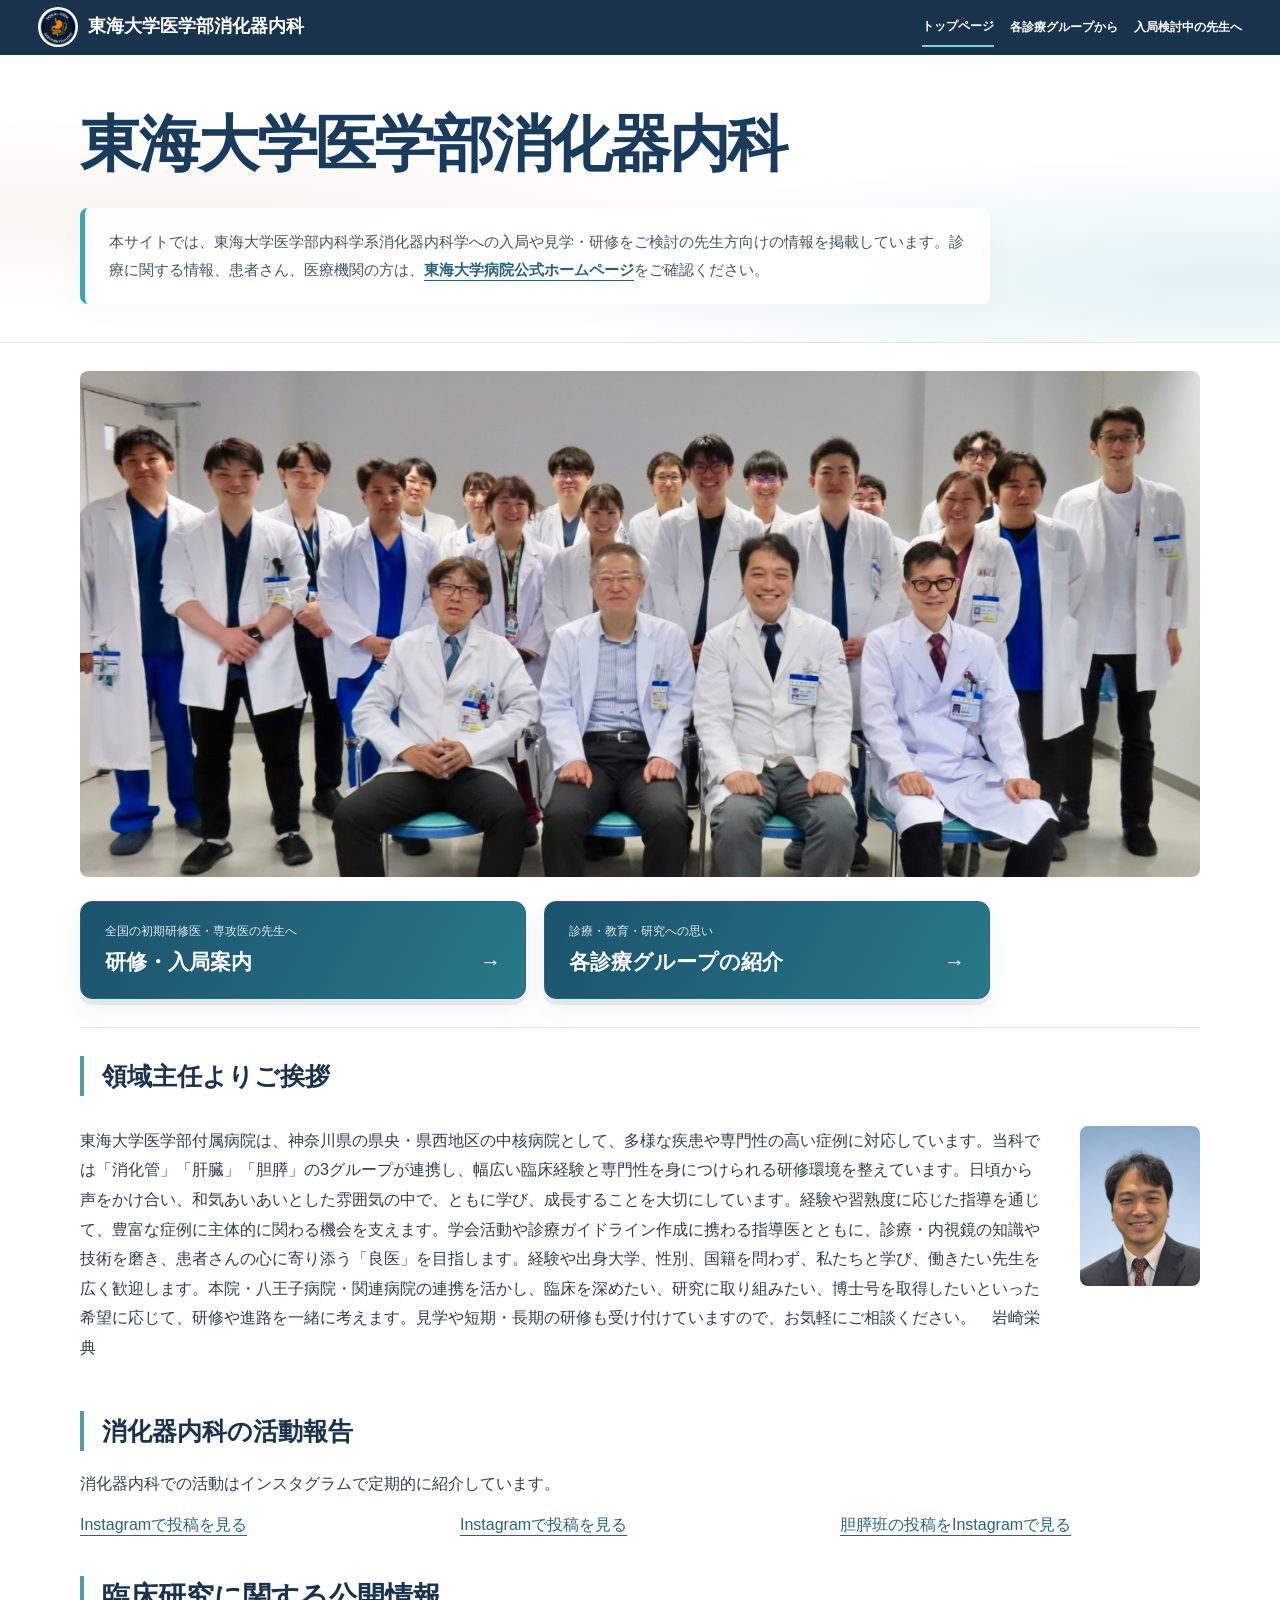
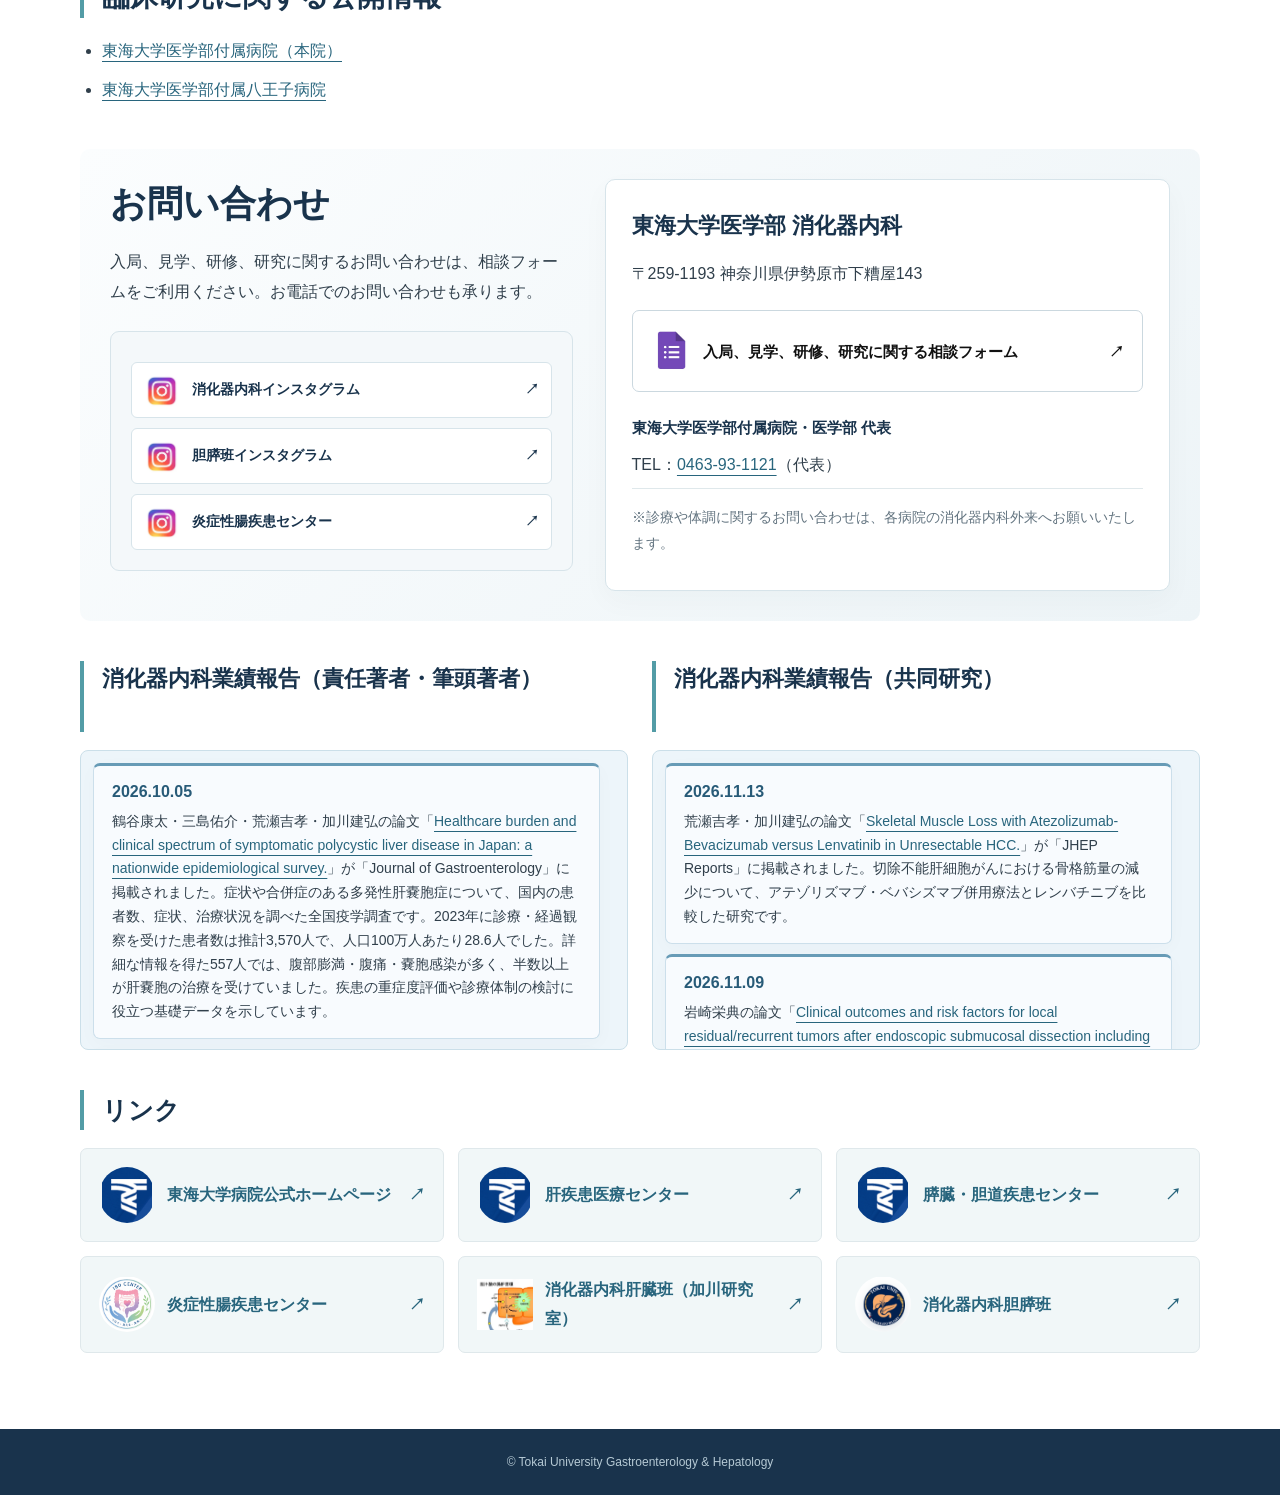
==== commit 373a31aa: "Update index.html" ====
--- a/index.html
+++ b/index.html
@@ -1,4 +1,5 @@
-<!doctype html><html lang="ja"><head><meta charset="utf-8"><meta name="viewport" content="width=device-width,initial-scale=1"><title>東海大学医学部消化器内科</title><link rel="icon" type="image/png" href="assets/tokai-gastro-logo.png"><link rel="stylesheet" href="style.css?v=72eceee1849d"></head><body><a class="skip" href="#main">本文へ移動</a><header><div class="brand"><a class="brand-logo" href="index.html" aria-label="トップページ"><img src="assets/tokai-gastro-logo.png" alt="東海大学消化器内科のロゴ" width="64" height="64"></a><div><a href="index.html">東海大学医学部消化器内科</a></div></div><button class="menu-toggle" type="button" aria-controls="main-navigation" aria-expanded="false" aria-label="メニューを開く"><span class="menu-bars" aria-hidden="true"><span></span><span></span><span></span></span><span class="menu-label">メニュー</span></button><nav id="main-navigation" aria-label="メインメニュー"><a href="index.html" aria-current="page">トップページ</a><a href="groups.html" >各診療グループから</a><a href="residents.html" >入局検討中の先生へ</a></nav></header><main id="main"><section class="hero home-hero"><div class="wrap"><h1>東海大学医学部<span class="hero-title-unit">消化器内科</span></h1><div class="home-actions" aria-label="診療グループと研修のご案内"><a class="home-action home-action-training" href="residents.html"><span class="home-action-note">全国の初期研修医・専攻医の先生へ</span><span class="home-action-title">研修・入局案内 <span aria-hidden="true">→</span></span></a><a class="home-action home-action-groups" href="groups.html"><span class="home-action-note">診療・教育・研究への思い</span><span class="home-action-title">各診療グループの紹介 <span aria-hidden="true">→</span></span></a></div><div class="site-intro hero-about"><p>本サイトでは、東海大学医学部内科学系消化器内科学への入局や見学・研修をご検討の先生方向けの情報を掲載しています。診療に関する情報、患者さん、医療機関の方は、<a href="https://www.fuzoku-hosp.tokai.ac.jp/">東海大学病院公式ホームページ</a>をご確認ください。</p></div></div></section><div class="wrap body"><article><figure class="department-banner"><img src="assets/department-original.png" alt="消化器内科の医局員集合写真" width="1614" height="730"></figure>
+<!doctype html><html lang="ja"><head><meta charset="utf-8"><meta name="viewport" content="width=device-width,initial-scale=1"><title>東海大学医学部消化器内科</title><link rel="icon" type="image/png" href="assets/tokai-gastro-logo.png"><link rel="stylesheet" href="style.css?v=72eceee1849d"></head><body><a class="skip" href="#main">本文へ移動</a><header><div class="brand"><a class="brand-logo" href="index.html" aria-label="トップページ"><img src="assets/tokai-gastro-logo.png" alt="東海大学消化器内科のロゴ" width="64" height="64"></a><div><a href="index.html">東海大学医学部消化器内科</a></div></div><button class="menu-toggle" type="button" aria-controls="main-navigation" aria-expanded="false" aria-label="メニューを開く"><span class="menu-bars" aria-hidden="true"><span></span><span></span><span></span></span><span class="menu-label">メニュー</span></button><nav id="main-navigation" aria-label="メインメニュー"><a href="index.html" aria-current="page">トップページ</a><a href="groups.html" >各診療グループから</a><a href="residents.html" >入局検討中の先生へ</a></nav></header><main id="main"><section class="hero home-hero"><div class="wrap"><h1>東海大学医学部<span class="hero-title-unit">消化器内科</span></h1><div class="site-intro hero-about"><p>本サイトでは、東海大学医学部内科学系消化器内科学への入局や見学・研修をご検討の先生方向けの情報を掲載しています。診療に関する情報、患者さん、医療機関の方は、<a href="https://www.fuzoku-hosp.tokai.ac.jp/">東海大学病院公式ホームページ</a>をご確認ください。</p></div></div></section><div class="wrap body"><article><figure class="department-banner"><img src="assets/department-original.png" alt="消化器内科の医局員集合写真" width="1614" height="730"></figure>
+<div class="home-actions" aria-label="診療グループと研修のご案内"><a class="home-action home-action-training" href="residents.html"><span class="home-action-note">全国の初期研修医・専攻医の先生へ</span><span class="home-action-title">研修・入局案内 <span aria-hidden="true">→</span></span></a><a class="home-action home-action-groups" href="groups.html"><span class="home-action-note">診療・教育・研究への思い</span><span class="home-action-title">各診療グループの紹介 <span aria-hidden="true">→</span></span></a></div>
 <section id="about"><h2>領域主任よりご挨拶</h2>
 <div class="greeting"><div class="about-layout"><div class="about-text"><p>東海大学医学部付属病院は、神奈川県の県央・県西地区の中核病院として、多様な疾患や専門性の高い症例に対応しています。当科では「消化管」「肝臓」「胆膵」の3グループが連携し、幅広い臨床経験と専門性を身につけられる研修環境を整えています。日頃から声をかけ合い、和気あいあいとした雰囲気の中で、ともに学び、成長することを大切にしています。経験や習熟度に応じた指導を通じて、豊富な症例に主体的に関わる機会を支えます。学会活動や診療ガイドライン作成に携わる指導医とともに、診療・内視鏡の知識や技術を磨き、患者さんの心に寄り添う「良医」を目指します。経験や出身大学、性別、国籍を問わず、私たちと学び、働きたい先生を広く歓迎します。本院・八王子病院・関連病院の連携を活かし、臨床を深めたい、研究に取り組みたい、博士号を取得したいといった希望に応じて、研修や進路を一緒に考えます。見学や短期・長期の研修も受け付けていますので、お気軽にご相談ください。　岩崎栄典</p></div><figure class="about-portrait"><img src="assets/iwasaki-portrait-blue.png" alt="消化器内科 領域主任教授 岩崎栄典" width="1086" height="1448" loading="lazy"></figure></div></div>
 </section>
